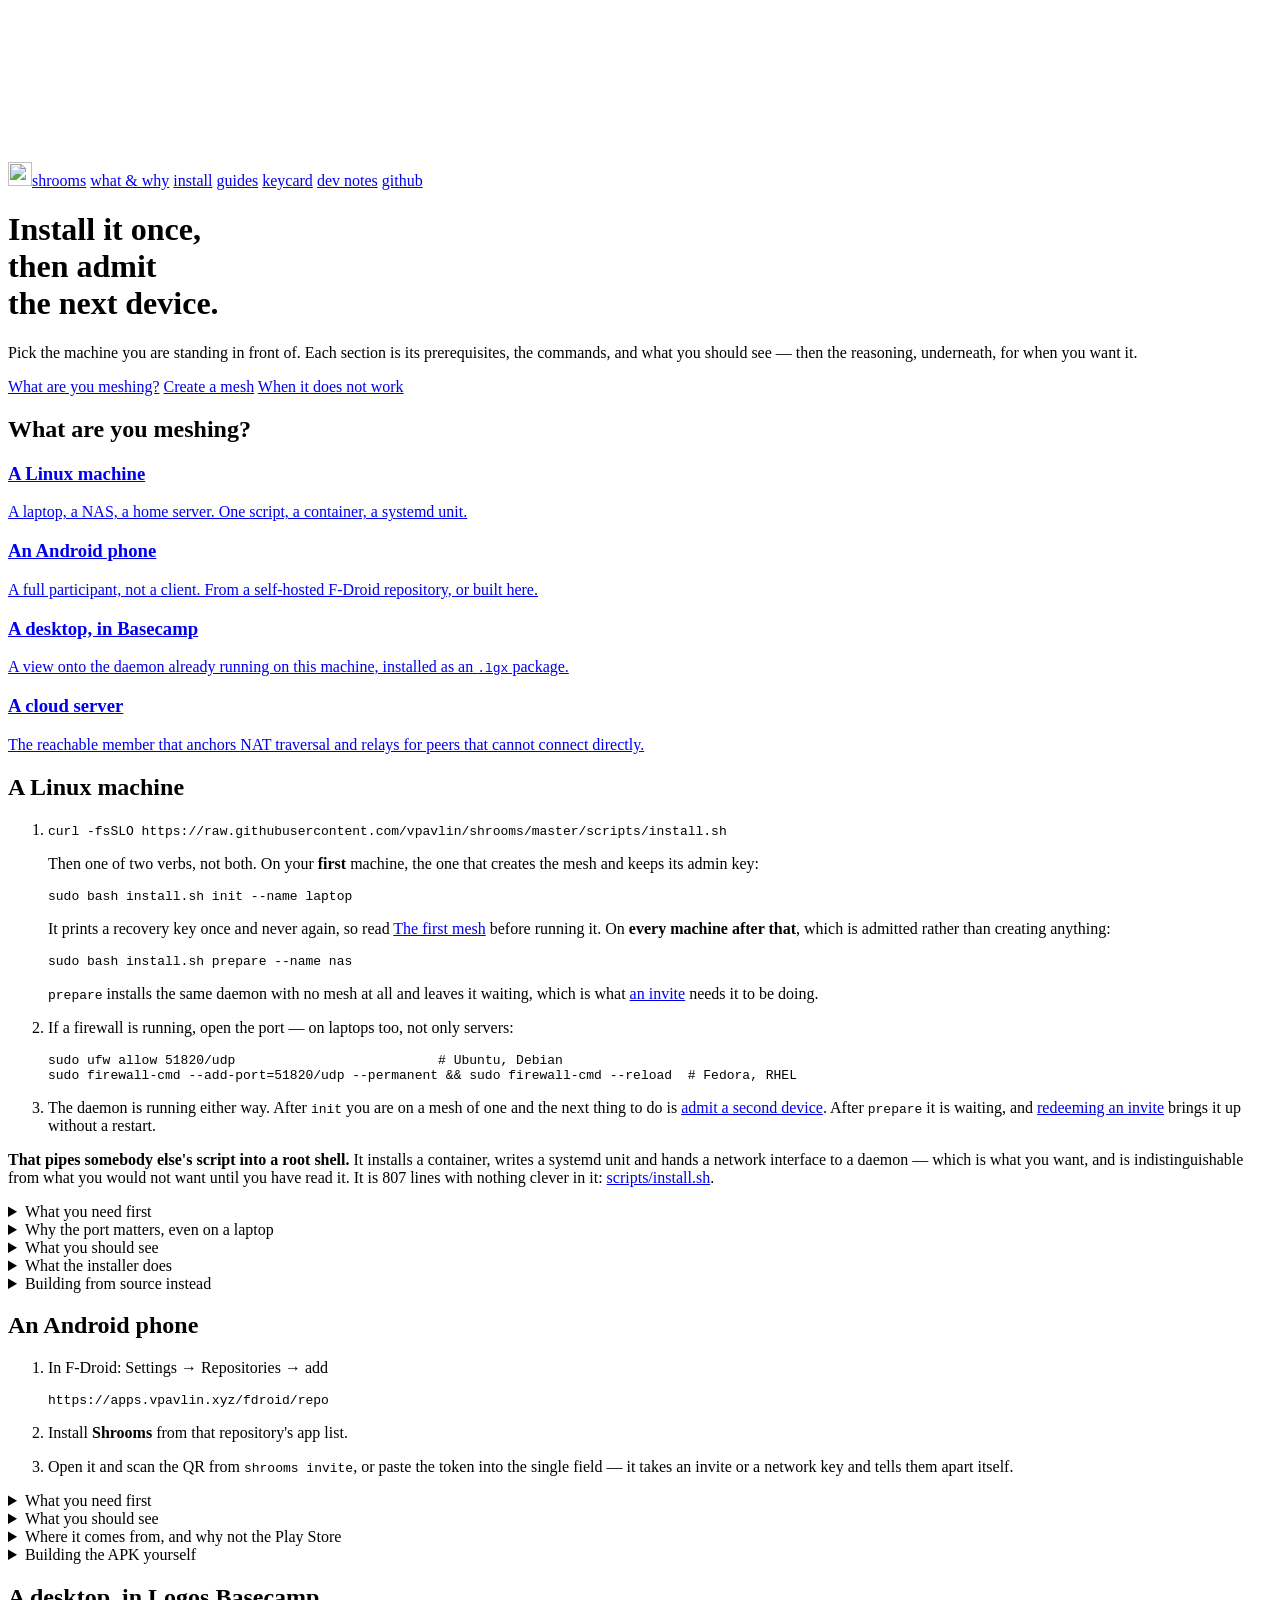
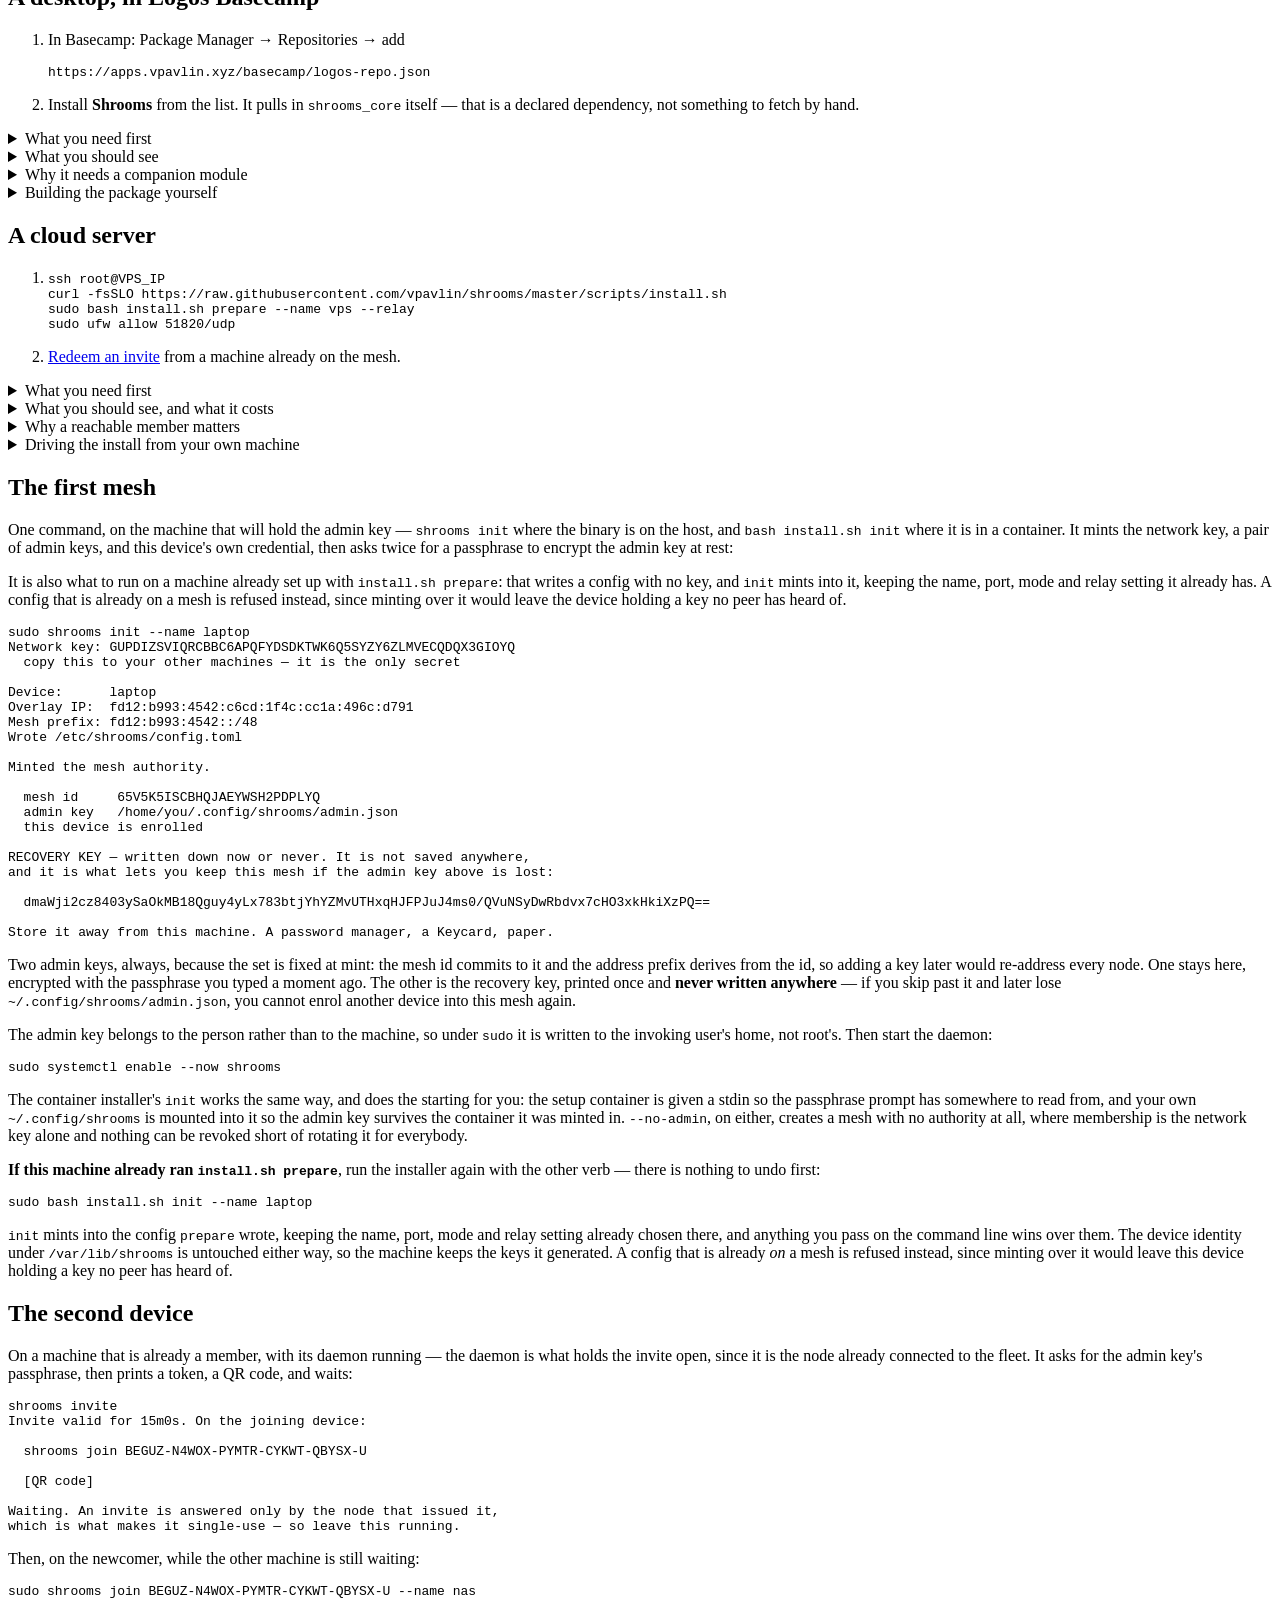
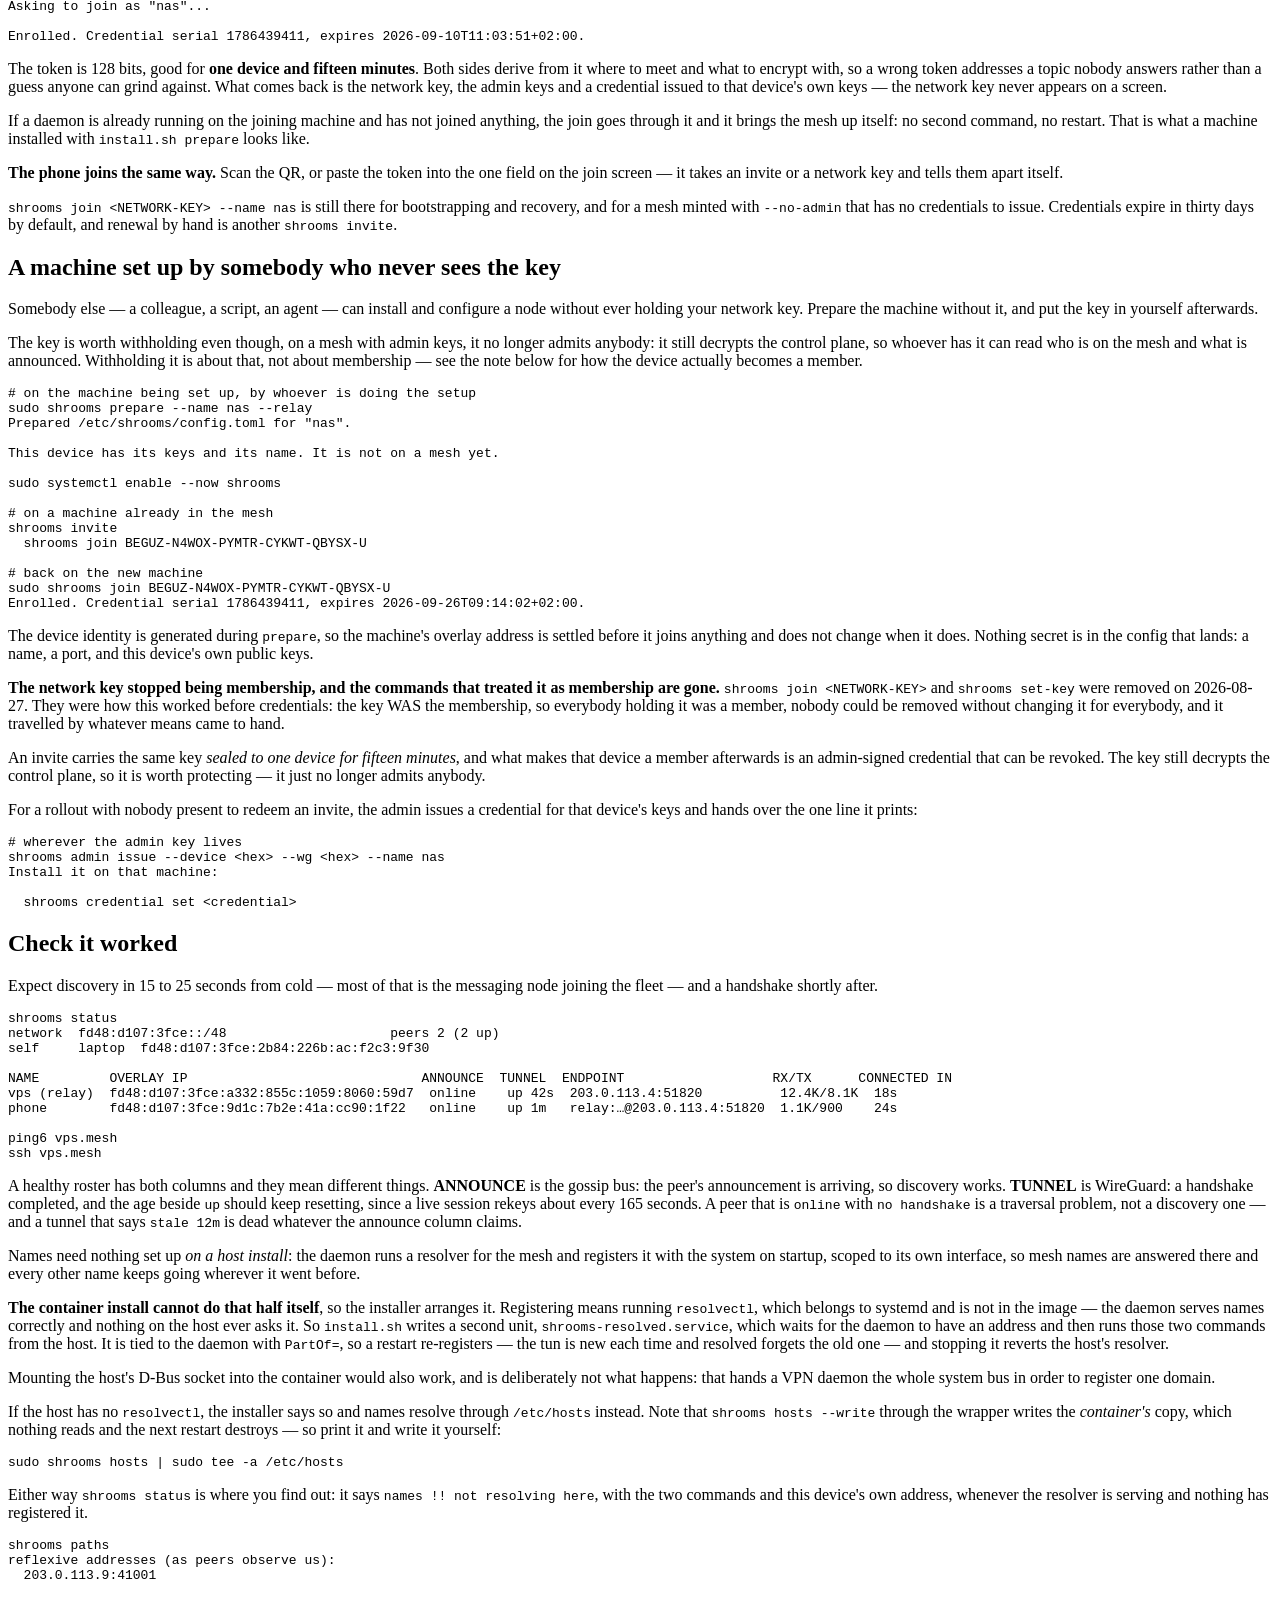
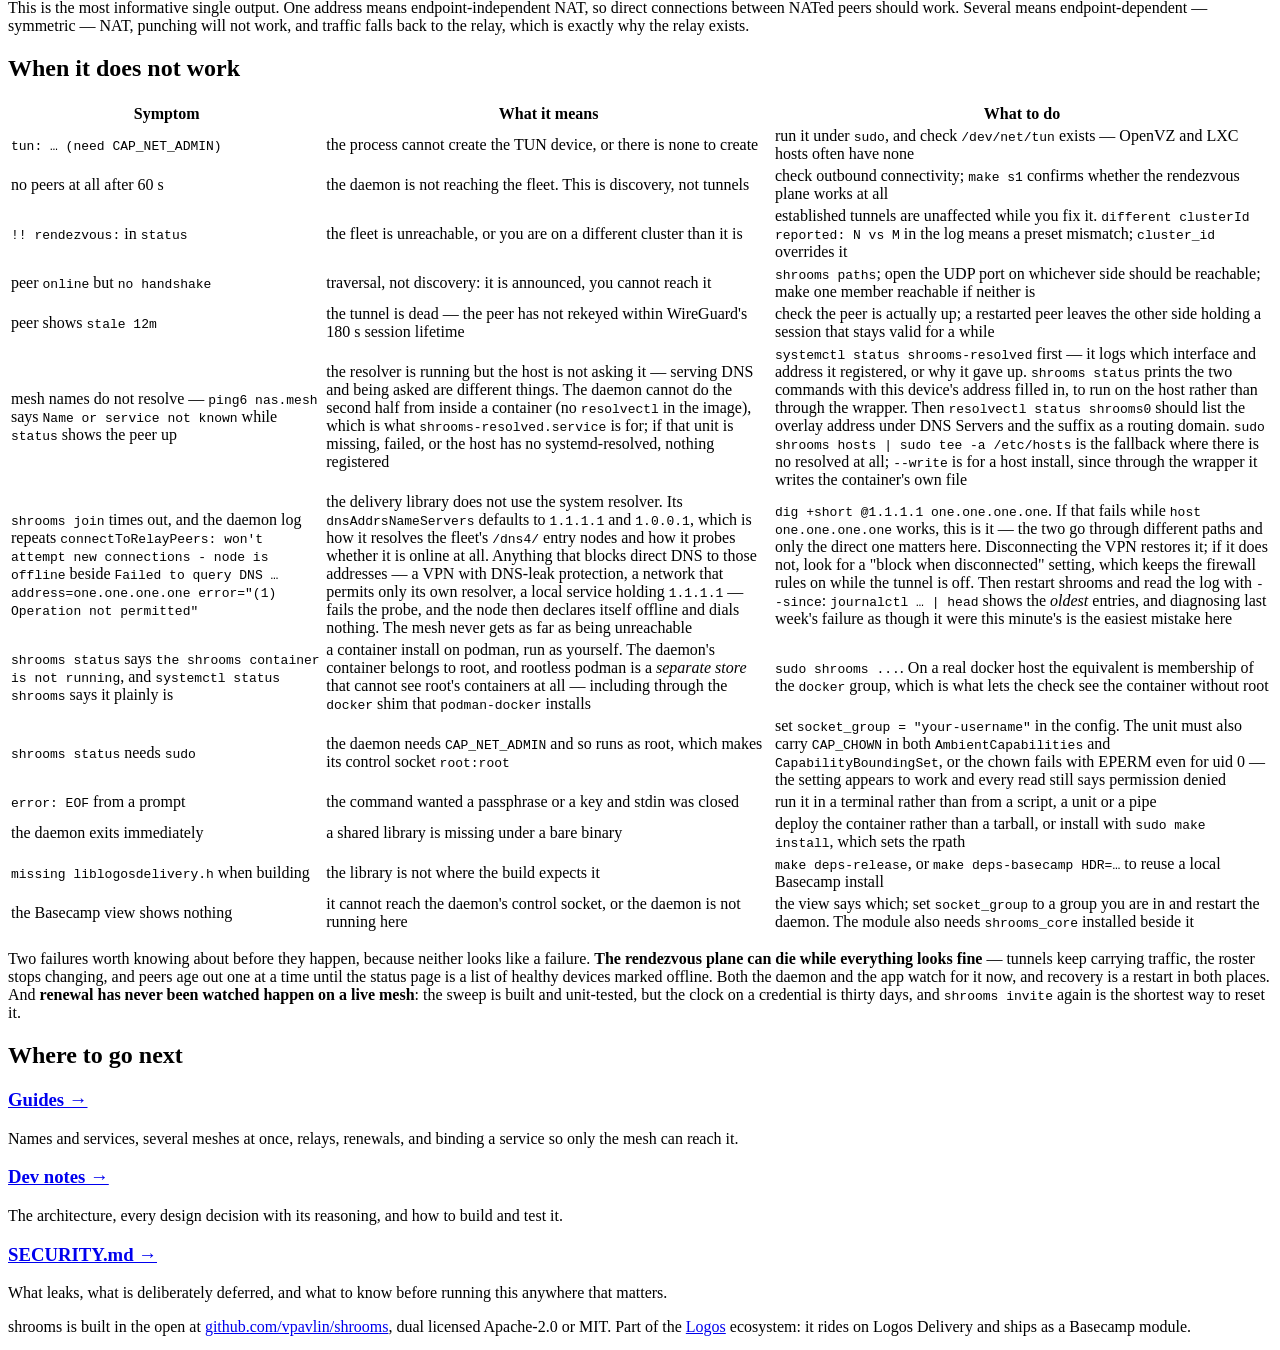
==== site/install.html @ 6877fc97 "site: the line count of install.sh, which moved again Co-Authored-By: Claude Opus 5 <noreply@anthrop" ====
<!doctype html>
<html lang="en">
<head>
<meta charset="utf-8">
<meta name="viewport" content="width=device-width, initial-scale=1">
<title>shrooms — install</title>
<meta name="description" content="Installing shrooms: a Linux node from a container, the Android app, or the Basecamp module — then creating a mesh, admitting a second device, and checking it worked.">
<link rel="icon" href="favicon.svg" type="image/svg+xml">
<link rel="stylesheet" href="style.css">
<meta property="og:title" content="shrooms — install">
<meta property="og:description" content="A Linux node from a container, an Android app, a Basecamp module. Then one command to create a mesh and two to admit the next device.">
<meta name="theme-color" content="#07090b">
</head>
<body>
<div class="aurora" aria-hidden="true"><i></i><i></i><i></i></div>
<div class="lattice" aria-hidden="true"></div>
<canvas id="field"></canvas>
<div class="grain" aria-hidden="true"></div>

<div class="page">
<nav>
    <a class="mark" href="index.html"><img class="nav-logo" src="logo.svg" alt="" width="24" height="24">shrooms</a>
    <a href="index.html">what &amp; why</a>
    <a href="install.html" class="here">install</a>
    <a href="guides.html">guides</a>
    <a href="keycard.html">keycard</a>
    <a href="dev.html">dev notes</a>
    <span class="spacer"></span>
    <a href="https://github.com/vpavlin/shrooms">github</a>
</nav>

<header class="hero">
    <h1>Install it once,<br>then admit<br>the next device.</h1>
    <p class="lede">
        Pick the machine you are standing in front of. Each section is its
        prerequisites, the commands, and what you should see — then the
        reasoning, underneath, for when you want it.
    </p>
    <div class="cta">
        <a class="primary" href="#where">What are you meshing?</a>
        <a href="#first">Create a mesh</a>
        <a href="#trouble">When it does not work</a>
    </div>
</header>

<h2 id="where">What are you meshing?</h2>

<div class="grid">
    <a class="card t1" href="#linux">
        <h3>A Linux machine</h3>
        <p>A laptop, a NAS, a home server. One script, a container, a systemd
        unit.</p>
    </a>
    <a class="card t2" href="#android">
        <h3>An Android phone</h3>
        <p>A full participant, not a client. From a self-hosted F-Droid
        repository, or built here.</p>
    </a>
    <a class="card t3" href="#desktop">
        <h3>A desktop, in Basecamp</h3>
        <p>A view onto the daemon already running on this machine, installed as
        an <code>.lgx</code> package.</p>
    </a>
    <a class="card t4" href="#cloud">
        <h3>A cloud server</h3>
        <p>The reachable member that anchors NAT traversal and relays for peers
        that cannot connect directly.</p>
    </a>
</div>

<h2 id="linux">A Linux machine</h2>

<ol class="steps">
<li>
<pre><code><span class="cmd">curl -fsSLO https://raw.githubusercontent.com/vpavlin/shrooms/master/scripts/install.sh</span></code></pre>
<p>
    Then one of two verbs, not both. On your <strong>first</strong> machine,
    the one that creates the mesh and keeps its admin key:
</p>
<pre><code><span class="cmd">sudo bash install.sh init --name laptop</span></code></pre>
<p>
    It prints a recovery key once and never again, so read
    <a href="#first">The first mesh</a> before running it. On
    <strong>every machine after that</strong>, which is admitted rather than
    creating anything:
</p>
<pre><code><span class="cmd">sudo bash install.sh prepare --name nas</span></code></pre>
<p>
    <code>prepare</code> installs the same daemon with no mesh at all and
    leaves it waiting, which is what <a href="#second">an invite</a> needs it
    to be doing.
</p>
</li>
<li>
<p>If a firewall is running, open the port — on laptops too, not only servers:</p>
<pre><code><span class="cmd">sudo ufw allow 51820/udp</span>                          <span class="c"># Ubuntu, Debian</span>
<span class="cmd">sudo firewall-cmd --add-port=51820/udp --permanent &amp;&amp; sudo firewall-cmd --reload</span>  <span class="c"># Fedora, RHEL</span></code></pre>
</li>
<li>
<p>
    The daemon is running either way. After <code>init</code> you are on a mesh
    of one and the next thing to do is
    <a href="#second">admit a second device</a>. After <code>prepare</code> it
    is waiting, and <a href="#second">redeeming an invite</a> brings it up
    without a restart.
</p>
</li>
</ol>

<div class="warn">
    <p>
        <strong>That pipes somebody else's script into a root shell.</strong>
        It installs a container, writes a systemd unit and hands a network
        interface to a daemon — which is what you want, and is
        indistinguishable from what you would not want until you have read it.
        It is 807 lines with nothing clever in it:
        <a href="https://github.com/vpavlin/shrooms/blob/master/scripts/install.sh">scripts/install.sh</a>.
    </p>
</div>

<details>
<summary>What you need first</summary>
<ul>
    <li><code>docker</code> or <code>podman</code>, and systemd</li>
    <li><code>/dev/net/tun</code> present</li>
    <li>root on the machine</li>
</ul>
</details>

<details>
<summary>Why the port matters, even on a laptop</summary>
<p>
    Two peers need at least one of them reachable. A laptop with a default-deny
    firewall cannot be reached by a phone on the same wifi, so both ends
    announce perfectly good addresses, see each other as online, and fail every
    handshake — which looks like almost anything except a closed port.
</p>
<p>
    The installer prints the right command for whichever firewall it finds
    running, and says nothing when none is.
</p>
</details>

<details>
<summary>What you should see</summary>
<p>After <code>prepare</code>:</p>
<pre><code>==&gt; checking this machine
==&gt; fetching ghcr.io/vpavlin/shrooms:latest
==&gt; generating config (prepare)
==&gt; installing the service

<span class="p">Installed and running, waiting for a mesh.</span>

On a machine already on one:
  shrooms invite

and back here:
  sudo shrooms join &lt;TOKEN&gt; --name nas</code></pre>
<p>
    After <code>init</code> the same three lines, and then the mesh itself —
    network key, admin key, and the recovery key printed once. That output is
    in <a href="#first">The first mesh</a>.
</p>
</details>

<details>
<summary>What the installer does</summary>

<p>
    Three verbs. <code>init</code> creates a mesh, <code>join &lt;NETWORK-KEY&gt;</code>
    joins one you have the key for, and <code>prepare</code> installs and starts
    the daemon with no mesh at all. <code>prepare</code> is the one to pair with
    invites — a daemon without a mesh still holds its control socket and waits
    to be told which network it is on, which is exactly what
    <code>shrooms join</code> needs it to be doing.
</p>

<p>
    Everything after the verb is handed to <code>shrooms</code> unchanged —
    <code>--name</code>, <code>--relay</code>, <code>--advertise</code>,
    <code>--port</code> — so the script cannot drift out of date with the flags
    the binary supports. The device name defaults to this machine's hostname.
</p>

<p>
    Nothing is built on the box. The container carries the binary and
    liblogosdelivery, which needs glibc 2.38 and exists only where Logos
    Basecamp is installed, so shipping an image rather than a tarball is what
    makes a Debian 12 machine work at all. It runs with host networking on
    purpose: behind docker's bridge the address peers observe would be the
    gateway's and the source port would be rewritten, so traversal would be
    fighting a layer of NAT that does not exist in reality.
</p>

<p>
    It touches <code>/etc/shrooms/</code> (config), <code>/var/lib/shrooms/</code>
    (device identity), <code>/run/shrooms/</code> (control socket), a
    <code>shrooms</code> systemd unit and container, a
    <code>shrooms-resolved</code> unit that registers mesh names with the host's
    resolver, and
    <code>/usr/local/bin/shrooms</code> — a wrapper so <code>shrooms status</code>
    works on the host without anyone remembering the docker incantation. It runs
    <code>docker exec -i</code>, with a stdin, so the commands that prompt work
    through it. Under <code>sudo</code> on a podman host: the daemon's container
    is root's, and a rootless podman cannot see it.
</p>

<p>
    With one exception, which is the whole reason the wrapper is more than one
    line. The commands that touch the mesh authority —
    <code>init</code>, <code>invite</code>, <code>admin</code>,
    <code>keycard</code> — read and write <code>~/.config/shrooms</code>, and the
    daemon container has no such directory: its unit mounts the config, the state
    and the socket, and nothing of yours. So those run in a <em>sibling</em>
    container with your admin directory mounted, rather than inside the daemon's.
    The daemon is deliberately left without it: it verifies credentials and never
    signs one, and a process that cannot read a key cannot leak it
    (<a href="adr/025-control-from-a-desktop-app.html">ADR-025</a>).
</p>

<p>
    Re-running is safe: an existing config and identity are left alone unless
    you pass <code>--force</code>. Losing the identity would mean a new overlay
    address and looking like a different device to every peer, so it is never
    destroyed by accident. On a SELinux host the bind mounts are relabelled
    shared, without which the daemon cannot bind its control socket and systemd
    restarts it forever.
</p>

<p>
    Read <a href="https://github.com/vpavlin/shrooms/blob/master/scripts/install.sh">the script</a>
    before running it as root, as you should with anything fetched this way.
</p>

</details>
<details>
<summary>Building from source instead</summary>

<p>
    Worth it when you want the binary on the host rather than in a container —
    and it is what <code>scripts/deploy.sh</code> needs on the machine you drive
    a remote install from.
</p>

<pre><code><span class="cmd">git clone https://github.com/vpavlin/shrooms &amp;&amp; cd shrooms</span>
<span class="cmd">make deps-release       <span class="c"># prebuilt liblogosdelivery; there is no distribution of it</span></span>
<span class="cmd">make shrooms</span>
<span class="cmd">sudo make install       <span class="c"># binary, libraries, systemd unit, bash completion</span></span></code></pre>

<p>
    <code>make install</code> relinks the binary with an rpath pointing at
    <code>/usr/local/lib/shrooms</code>, so it keeps working after you delete
    the checkout. It needs Go 1.23+ with cgo and a C toolchain to build, and
    glibc 2.38 or newer to run — Debian 12 has 2.36 and will not do, which is
    the case the container exists for. <code>make deps</code> builds the library
    from source and currently fails on an upstream compile error;
    <code>make deps-release</code> downloads a repackaged copy instead, which is
    the one you want.
</p>

</details>
<h2 id="android">An Android phone</h2>

<ol class="steps">
<li>
<p>In F-Droid: Settings → Repositories → add</p>
<pre><code>https://apps.vpavlin.xyz/fdroid/repo</code></pre>
</li>
<li><p>Install <strong>Shrooms</strong> from that repository's app list.</p></li>
<li>
<p>
    Open it and scan the QR from <code>shrooms invite</code>, or paste the
    token into the single field — it takes an invite or a network key and tells
    them apart itself.
</p>
</li>
</ol>

<details>
<summary>What you need first</summary>
<ul>
    <li>an Android 8 or newer phone, arm64</li>
    <li>an F-Droid client installed</li>
    <li>an invite from a machine already on the mesh, or its network key</li>
</ul>
</details>

<details>
<summary>What you should see</summary>
<p>
    The app on the launcher, opening on a single join screen with one field.
    After joining, the roster fills with the same peers the daemon reports, and
    Android's VPN key appears in the status bar.
</p>
</details>

<details>
<summary>Where it comes from, and why not the Play Store</summary>

<p>
    That F-Droid repository is <strong>self-hosted</strong>. There is no Google
    Play listing and there is not going to be one — the repository is the
    author's own, published alongside the other Logos modules on the same host,
    and adding it is a decision you are making about who you take software from.
</p>

<p>
    <strong>arm64 only.</strong> There is no x86_64 build of the delivery
    library, so an emulator has no node and the app is a phone-shaped thing to
    test on a phone.
</p>

<p>
    The app is a Compose UI and a <code>VpnService</code> around the same Go core
    as the daemon — nothing in <code>internal/</code> is reimplemented. It joins
    several meshes at once and roams between wifi and mobile data without you
    touching it: direct on wifi, relayed on a carrier's CGNAT, and the transition
    survives in both directions.
    <a href="https://github.com/vpavlin/shrooms/blob/master/ANDROID.md">ANDROID.md</a>
    is the build in detail, and
    <a href="https://github.com/vpavlin/shrooms/blob/master/docs/adr/016-android-reuses-the-go-core.md">ADR-016</a>
    is why it reuses the core rather than reimplementing it.
</p>

</details>
<details>
<summary>Building the APK yourself</summary>

<pre><code><span class="cmd">make apk                       <span class="c"># android/shrooms.apk, debug-signed</span></span>
<span class="cmd">adb install -r android/shrooms.apk</span>

<span class="cmd">make fdroid                    <span class="c"># build unsigned, sign on the repo host, publish</span></span></code></pre>

<p>
    <code>make apk</code> needs the Android SDK and an NDK; it builds the
    <code>.aar</code> in a container first, because gomobile wants a JDK and a
    newer Go than the core deliberately does. <code>make fdroid</code> is the
    publishing half and only useful if you run a repository of your own: the
    signing key lives on that host and never leaves it, so the APK is built here
    unsigned and signed there.
</p>

</details>
<h2 id="desktop">A desktop, in Logos Basecamp</h2>

<ol class="steps">
<li>
<p>In Basecamp: Package Manager → Repositories → add</p>
<pre><code>https://apps.vpavlin.xyz/basecamp/logos-repo.json</code></pre>
</li>
<li>
<p>
    Install <strong>Shrooms</strong> from the list. It pulls in
    <code>shrooms_core</code> itself — that is a declared dependency, not
    something to fetch by hand.
</p>
</li>
</ol>

<details>
<summary>What you need first</summary>
<ul>
    <li>Logos Basecamp installed</li>
    <li>a shrooms daemon already running on this same machine</li>
    <li><code>socket_group</code> set in <code>/etc/shrooms/config.toml</code> to
    a group you are in</li>
</ul>
</details>

<details>
<summary>What you should see</summary>
<p>
    Shrooms in Basecamp's app list, and opening it shows the same roster
    <code>shrooms status</code> prints in a terminal: peers, whether each is
    direct or relayed, throughput, and how long each took to connect. If the
    socket group is not set it says so, rather than showing an empty mesh.
</p>
<p>
    It also <em>changes</em> things, which is the part that removes the
    terminal: this device's name, whether it runs the rendezvous plane as edge
    or core, what it publishes and whether those names and its bound ports are
    announced, whether it relays for a mesh, whether the router is asked for a
    way in, which meshes run, joining one with an invite token and leaving one
    — and restarting the daemon, which is what applies the settings that need
    it. Beside that: every device's services as addresses you can click, when
    each credential expires, and the daemon's own log, because Basecamp cannot
    read the journal.
</p>
</details>

<details>
<summary>Why it needs a companion module</summary>
                <p>
                    Two packages, versioned separately:
                    <code>shrooms</code> is the view and <code>shrooms_core</code>
                    is the part that talks to the daemon. The view declares the
                    dependency, so installing from the repository brings both.
                    Fetching files by hand means fetching both, or you get an
                    interface whose buttons do nothing.
                </p>

<p>
    The view reads the daemon through <code>shrooms_core</code>, a companion
    module installed alongside it. That indirection is not ceremony. A
    <code>ui_qml</code> app runs inside a sandbox where a deny-all network
    manager blocks every outgoing request and <code>XMLHttpRequest</code> refuses
    local files, so neither a status file nor a port is reachable from the view,
    whatever their permissions. A Logos module runs in its own process and is not
    sandboxed, which is the route Basecamp prescribes: it does one request over
    the daemon's control socket and hands back the JSON.
</p>

<p>
    <strong>The socket group is a real grant, like <code>docker</code>'s.</strong>
    Anyone in it can read your mesh's control plane and change this device's
    behaviour. Name a group you would trust with that — on a personal machine,
    your own login — and leave it unset on a shared one. The socket is
    <code>0660</code> and the daemon runs as root for <code>CAP_NET_ADMIN</code>,
    which is what makes the group half of that mean anything.
</p>

<p>
    It can change what this device decides for itself: its name, relay or light
    node, published services, which meshes run, and leaving one. What it
    <strong>cannot do is admit anybody</strong>, and that is the line the design
    draws. Membership is a credential signed by an admin key the daemon has
    never held — a passphrase-protected file in your home directory — so nothing
    reachable through that socket can make a device a member or remove one.
    Admission stays with <code>shrooms invite</code> and a passphrase prompt,
    which is where the friction belongs.
    <a href="adr/025-control-from-a-desktop-app.html">ADR-025</a> is the whole
    argument.
</p>

<div class="note">
    <p>
        <strong>This is why the repository is the way in.</strong> An
        <code>.lgx</code> on its own is a package, not a repository: it has no
        update mechanism, nothing checks for a newer version, and nothing
        notifies you. A file installed by hand is the version you have until you
        remember to go and look.
    </p>
    <p>
        Installing from
        <code>apps.vpavlin.xyz/basecamp/logos-repo.json</code> gives Basecamp
        something to check, and resolves <code>shrooms_core</code> for you.
        Fetching the files directly still works and is what
        <a href="#desktop">Building the package yourself</a> produces.
    </p>
</div>

</details>
<details>
<summary>Building the package yourself</summary>

<pre><code><span class="cmd">make basecamp-check     <span class="c"># load the real view offscreen against a fixture</span></span>
<span class="cmd">make basecamp-lgx       <span class="c"># build the installable package</span></span>
<span class="cmd">make basecamp-publish   <span class="c"># cut a GitHub release carrying it</span></span></code></pre>

<p>
    <code>basecamp-lgx</code> builds the portable variant through nix, because
    the plain one can reference paths in the nix store of the machine that built
    it — fine for a dev loop and useless as a download. CI builds it on every
    push and uploads it as an artifact. <code>basecamp-publish</code> uploads two
    assets to a release: a versioned name so an install can be pinned, and the
    stable one linked above.
</p>

</details>
<h2 id="cloud">A cloud server</h2>

<ol class="steps">
<li>
<pre><code><span class="cmd">ssh root@VPS_IP</span>
<span class="cmd">curl -fsSLO https://raw.githubusercontent.com/vpavlin/shrooms/master/scripts/install.sh</span>
<span class="cmd">sudo bash install.sh prepare --name vps --relay</span>
<span class="cmd">sudo ufw allow 51820/udp</span></code></pre>
</li>
<li><p><a href="#second">Redeem an invite</a> from a machine already on the mesh.</p></li>
</ol>

<details>
<summary>What you need first</summary>
<ul>
    <li>a KVM VPS — OpenVZ and LXC hosts often have no <code>/dev/net/tun</code>,
    and it is worth checking before you pay</li>
    <li><code>docker</code> or <code>podman</code>, and root</li>
    <li>one inbound UDP port, 51820 by default</li>
</ul>
</details>

<details>
<summary>What you should see, and what it costs</summary>
<pre><code><span class="p">Installed and running, waiting for a mesh.</span>

A firewall is running here. Peers reach this node on UDP 51820, so open it:
  sudo ufw allow 51820/udp</code></pre>
<p>
    Then <a href="#second">redeem an invite</a> from a machine already on the
    mesh. Resource use is negligible — a measured node acting as a relay sits at
    about 20 MiB RSS and one to two per cent of one core — so what matters on a
    VPS is bandwidth allowance and latency, since relayed traffic takes a detour
    through it.
</p>
</details>

<details>
<summary>Why a reachable member matters</summary>

<p>
    A node behind NAT learns its own public address by <em>reflection</em>: a
    peer's reply echoes the address that peer observed. That needs a peer
    outside your NAT. On a mesh whose members are all behind one router, no node
    can learn its public address at all, every candidate it announces is a LAN
    address, and the mesh works from the sofa and not from the street. One
    reachable member is the anchor that fixes this — and, being reachable, it is
    also what can relay for two peers that cannot reach each other directly.
</p>

<p>
    <strong>You probably do not need a VPS.</strong> Any node with a reachable
    address can relay: set <code>relay = "true"</code> in its config and restart
    it. Nothing else needs configuring — the relay advertises itself in its
    ordinary announce and every other node picks it up, so there are no relay
    addresses to distribute and its IP can change freely. An office box with a
    port forward or a home server on a static address covers every pair that
    cannot connect directly.
</p>

<p>
    A node will also <strong>ask the router for a way in</strong> — PCP first,
    then NAT-PMP, both on the gateway's UDP 5351. That is on by default
    (<code>port_mapping</code>), and a laptop behind a domestic NAT has been
    granted a mapping, announced it, and been dialled directly by a phone on
    mobile data, on a mesh with no publicly reachable member at all. Whether
    your router answers is between you and your router; when it does not,
    nothing is worse than before.
</p>

<p>
    Two things it does not fix. Carrier-grade NAT can be neither punched nor
    mapped, so a phone on mobile data needs a relay somewhere in the mesh. And
    punching between two NATed peers is still unproven — a reachable member is
    what makes the awkward cases work today.
    <a href="adr/012-relay-hosting.html">ADR-012</a> covers who should host one.
</p>

</details>
<details>
<summary>Driving the install from your own machine</summary>

<p>
    <code>scripts/deploy.sh</code> is the alternative when you have the
    repository checked out and would rather not type on the remote at all. It
    wants docker on the far side rather than podman, and a built
    <code>./bin/shrooms</code> here.
</p>

<pre><code><span class="cmd">./scripts/deploy.sh root@VPS_IP --relay --name vps --key &lt;NETWORK-KEY&gt;</span>
<span class="cmd">./scripts/deploy.sh root@VPS_IP --init --relay --name vps   <span class="c"># or create the mesh</span></span></code></pre>

<p>
    With <code>--init</code> the config is generated <em>locally</em>, by your
    own binary, and only then copied over — which is why the passphrase prompt
    works and why the admin key stays on your machine rather than on the VPS.
    The config travels over ssh stdin and lands with <code>install -m600</code>,
    so the network key is never readable at a predictable path in the remote's
    <code>/tmp</code>. The remote generates its own device identity, so no
    private key crosses the wire. It refuses to overwrite an existing config
    without <code>--force</code>, pulls the published image on the remote by
    default, and builds from your working tree when you set
    <code>BUILD_IMAGE=1</code>.
</p>

</details>
<h2 id="first">The first mesh</h2>

<p>
    One command, on the machine that will hold the admin key —
    <code>shrooms init</code> where the binary is on the host, and
    <code>bash install.sh init</code> where it is in a container. It mints the
    network key, a pair of admin keys, and this device's own credential, then
    asks twice for a passphrase to encrypt the admin key at rest:
</p>

<p>
    It is also what to run on a machine already set up with
    <code>install.sh prepare</code>: that writes a config with no key, and
    <code>init</code> mints into it, keeping the name, port, mode and relay
    setting it already has. A config that is already on a mesh is refused
    instead, since minting over it would leave the device holding a key no peer
    has heard of.
</p>

<pre><code><span class="cmd">sudo shrooms init --name laptop</span>
<span class="p">Network key: GUPDIZSVIQRCBBC6APQFYDSDKTWK6Q5SYZY6ZLMVECQDQX3GIOYQ</span>
  copy this to your other machines — it is the only secret

Device:      laptop
Overlay IP:  fd12:b993:4542:c6cd:1f4c:cc1a:496c:d791
Mesh prefix: fd12:b993:4542::/48
Wrote /etc/shrooms/config.toml

Minted the mesh authority.

  mesh id     65V5K5ISCBHQJAEYWSH2PDPLYQ
  admin key   /home/you/.config/shrooms/admin.json
  this device is enrolled

<span class="a">RECOVERY KEY — written down now or never.</span> It is not saved anywhere,
and it is what lets you keep this mesh if the admin key above is lost:

  dmaWji2cz8403ySaOkMB18Qguy4yLx783btjYhYZMvUTHxqHJFPJuJ4ms0/QVuNSyDwRbdvx7cHO3xkHkiXzPQ==

Store it away from this machine. A password manager, a Keycard, paper.</code></pre>

<p>
    Two admin keys, always, because the set is fixed at mint: the mesh id
    commits to it and the address prefix derives from the id, so adding a key
    later would re-address every node. One stays here, encrypted with the
    passphrase you typed a moment ago. The other is the recovery key, printed once and
    <strong>never written anywhere</strong> — if you skip past it and later lose
    <code>~/.config/shrooms/admin.json</code>, you cannot enrol another device
    into this mesh again.
</p>

<p>
    The admin key belongs to the person rather than to the machine, so under
    <code>sudo</code> it is written to the invoking user's home, not root's.
    Then start the daemon:
</p>

<pre><code><span class="cmd">sudo systemctl enable --now shrooms</span></code></pre>

<p>
    The container installer's <code>init</code> works the same way, and does the
    starting for you: the setup container is given a stdin so the passphrase
    prompt has somewhere to read from, and your own
    <code>~/.config/shrooms</code> is mounted into it so the admin key survives
    the container it was minted in. <code>--no-admin</code>, on either, creates
    a mesh with no authority at all, where membership is the network key alone
    and nothing can be revoked short of rotating it for everybody.
</p>

<div class="note">
    <p>
        <strong>If this machine already ran <code>install.sh prepare</code></strong>,
        run the installer again with the other verb — there is nothing to undo
        first:
    </p>
    <pre><code><span class="cmd">sudo bash install.sh init --name laptop</span></code></pre>
    <p>
        <code>init</code> mints into the config <code>prepare</code> wrote,
        keeping the name, port, mode and relay setting already chosen there, and
        anything you pass on the command line wins over them. The device
        identity under <code>/var/lib/shrooms</code> is untouched either way, so
        the machine keeps the keys it generated. A config that is already
        <em>on</em> a mesh is refused instead, since minting over it would leave
        this device holding a key no peer has heard of.
    </p>
</div>

<h2 id="second">The second device</h2>

<p>
    On a machine that is already a member, with its daemon running — the daemon
    is what holds the invite open, since it is the node already connected to the
    fleet. It asks for the admin key's passphrase, then prints a token, a QR
    code, and waits:
</p>

<pre><code><span class="cmd">shrooms invite</span>
Invite valid for 15m0s. On the joining device:

  <span class="p">shrooms join BEGUZ-N4WOX-PYMTR-CYKWT-QBYSX-U</span>

  [QR code]

Waiting. An invite is answered only by the node that issued it,
which is what makes it single-use — so leave this running.</code></pre>

<p>
    Then, on the newcomer, while the other machine is still waiting:
</p>

<pre><code><span class="cmd">sudo shrooms join BEGUZ-N4WOX-PYMTR-CYKWT-QBYSX-U --name nas</span>
Asking to join as "nas"...

<span class="p">Enrolled. Credential serial 1786439411, expires 2026-09-10T11:03:51+02:00.</span></code></pre>

<p>
    The token is 128 bits, good for <strong>one device and fifteen
    minutes</strong>. Both sides derive from it where to meet and what to
    encrypt with, so a wrong token addresses a topic nobody answers rather than
    a guess anyone can grind against. What comes back is the network key, the
    admin keys and a credential issued to that device's own keys — the network
    key never appears on a screen.
</p>

<p>
    If a daemon is already running on the joining machine and has not joined
    anything, the join goes through it and it brings the mesh up itself: no
    second command, no restart. That is what a machine installed with
    <code>install.sh prepare</code> looks like.
</p>

<p>
    <strong>The phone joins the same way.</strong> Scan the QR, or paste the
    token into the one field on the join screen — it takes an invite or a
    network key and tells them apart itself.
</p>

<p>
    <code>shrooms join &lt;NETWORK-KEY&gt; --name nas</code> is still there for
    bootstrapping and recovery, and for a mesh minted with
    <code>--no-admin</code> that has no credentials to issue. Credentials expire
    in thirty days by default, and renewal by hand is another
    <code>shrooms invite</code>.
</p>

<h2 id="prepared">A machine set up by somebody who never sees the key</h2>

<p>
    Somebody else — a colleague, a script, an agent — can install and configure
    a node without ever holding your network key. Prepare the machine without
    it, and put the key in yourself afterwards.
</p>

<p>
    The key is worth withholding even though, on a mesh with admin keys, it no
    longer admits anybody: it still decrypts the control plane, so whoever has
    it can read who is on the mesh and what is announced. Withholding it is
    about that, not about membership — see the note below for how the device
    actually becomes a member.
</p>

<pre><code><span class="c"># on the machine being set up, by whoever is doing the setup</span>
<span class="cmd">sudo shrooms prepare --name nas --relay</span>
Prepared /etc/shrooms/config.toml for "nas".

This device has its keys and its name. It is not on a mesh yet.

<span class="cmd">sudo systemctl enable --now shrooms</span>

<span class="c"># on a machine already in the mesh</span>
<span class="cmd">shrooms invite</span>
  shrooms join <span class="p">BEGUZ-N4WOX-PYMTR-CYKWT-QBYSX-U</span>

<span class="c"># back on the new machine</span>
<span class="cmd">sudo shrooms join BEGUZ-N4WOX-PYMTR-CYKWT-QBYSX-U</span>
<span class="p">Enrolled.</span> Credential serial 1786439411, expires 2026-09-26T09:14:02+02:00.</code></pre>

<p>
    The device identity is generated during <code>prepare</code>, so the
    machine's overlay address is settled before it joins anything and does not
    change when it does. Nothing secret is in the config that lands: a name, a
    port, and this device's own public keys.
</p>

<div class="note">
    <p><strong>The network key stopped being membership, and the commands that
    treated it as membership are gone.</strong> <code>shrooms join
    &lt;NETWORK-KEY&gt;</code> and <code>shrooms set-key</code> were removed on
    2026-08-27. They were how this worked before credentials: the key WAS the
    membership, so everybody holding it was a member, nobody could be removed
    without changing it for everybody, and it travelled by whatever means came
    to hand.</p>
    <p>An invite carries the same key <em>sealed to one device for fifteen
    minutes</em>, and what makes that device a member afterwards is an
    admin-signed credential that can be revoked. The key still decrypts the
    control plane, so it is worth protecting — it just no longer admits
    anybody.</p>
    <p>For a rollout with nobody present to redeem an invite, the admin issues a
    credential for that device's keys and hands over the one line it prints:</p>
    <pre><code><span class="c"># wherever the admin key lives</span>
<span class="cmd">shrooms admin issue --device &lt;hex&gt; --wg &lt;hex&gt; --name nas</span>
Install it on that machine:

  <span class="p">shrooms credential set &lt;credential&gt;</span></code></pre>
</div>

<h2 id="check">Check it worked</h2>

<p>
    Expect discovery in 15 to 25 seconds from cold — most of that is the
    messaging node joining the fleet — and a handshake shortly after.
</p>

<pre><code><span class="cmd">shrooms status</span>
network  fd48:d107:3fce::/48                     peers 2 (2 up)
self     laptop  fd48:d107:3fce:2b84:226b:ac:f2c3:9f30

NAME         OVERLAY IP                              ANNOUNCE  TUNNEL  ENDPOINT                   RX/TX      CONNECTED IN
<span class="p">vps (relay)</span>  fd48:d107:3fce:a332:855c:1059:8060:59d7  online    up 42s  203.0.113.4:51820          12.4K/8.1K  18s
<span class="p">phone</span>        fd48:d107:3fce:9d1c:7b2e:41a:cc90:1f22   online    up 1m   relay:…@203.0.113.4:51820  1.1K/900    24s

<span class="cmd">ping6 vps.mesh</span>
<span class="cmd">ssh vps.mesh</span></code></pre>

<p>
    A healthy roster has both columns and they mean different things.
    <strong>ANNOUNCE</strong> is the gossip bus: the peer's announcement is
    arriving, so discovery works. <strong>TUNNEL</strong> is WireGuard: a
    handshake completed, and the age beside <code>up</code> should keep resetting,
    since a live session rekeys about every 165 seconds. A peer that is
    <code>online</code> with <code>no handshake</code> is a traversal problem,
    not a discovery one — and a tunnel that says <code>stale 12m</code> is dead
    whatever the announce column claims.
</p>

<p>
    Names need nothing set up <em>on a host install</em>: the daemon runs a
    resolver for the mesh and registers it with the system on startup, scoped to
    its own interface, so mesh names are answered there and every other name
    keeps going wherever it went before.
</p>

<div class="note">
    <p>
        <strong>The container install cannot do that half itself</strong>, so
        the installer arranges it. Registering means running
        <code>resolvectl</code>, which belongs to systemd and is not in the
        image — the daemon serves names correctly and nothing on the host ever
        asks it. So <code>install.sh</code> writes a second unit,
        <code>shrooms-resolved.service</code>, which waits for the daemon to
        have an address and then runs those two commands from the host. It is
        tied to the daemon with <code>PartOf=</code>, so a restart re-registers
        — the tun is new each time and resolved forgets the old one — and
        stopping it reverts the host's resolver.
    </p>
    <p>
        Mounting the host's D-Bus socket into the container would also work, and
        is deliberately not what happens: that hands a VPN daemon the whole
        system bus in order to register one domain.
    </p>
    <p>
        If the host has no <code>resolvectl</code>, the installer says so and
        names resolve through <code>/etc/hosts</code> instead. Note that
        <code>shrooms hosts --write</code> through the wrapper writes the
        <em>container's</em> copy, which nothing reads and the next restart
        destroys — so print it and write it yourself:
    </p>
    <pre><code><span class="cmd">sudo shrooms hosts | sudo tee -a /etc/hosts</span></code></pre>
    <p>
        Either way <code>shrooms status</code> is where you find out: it says
        <code>names !! not resolving here</code>, with the two commands and this
        device's own address, whenever the resolver is serving and nothing has
        registered it.
    </p>
</div>

<pre><code><span class="cmd">shrooms paths</span>
reflexive addresses (as peers observe us):
  203.0.113.9:41001</code></pre>

<p>
    This is the most informative single output. One address means
    endpoint-independent NAT, so direct connections between NATed peers should
    work. Several means endpoint-dependent — symmetric — NAT, punching will not
    work, and traffic falls back to the relay, which is exactly why the relay
    exists.
</p>

<h2 id="trouble">When it does not work</h2>

<table>
<tr><th>Symptom</th><th>What it means</th><th>What to do</th></tr>

<tr>
    <td><code>tun: …&nbsp;(need CAP_NET_ADMIN)</code></td>
    <td>the process cannot create the TUN device, or there is none to create</td>
    <td>run it under <code>sudo</code>, and check <code>/dev/net/tun</code> exists — OpenVZ and LXC hosts often have none</td>
</tr>

<tr>
    <td>no peers at all after 60 s</td>
    <td>the daemon is not reaching the fleet. This is discovery, not tunnels</td>
    <td>check outbound connectivity; <code>make s1</code> confirms whether the rendezvous plane works at all</td>
</tr>

<tr>
    <td><code>!! rendezvous:</code> in <code>status</code></td>
    <td>the fleet is unreachable, or you are on a different cluster than it is</td>
    <td>established tunnels are unaffected while you fix it. <code>different clusterId reported: N vs M</code> in the log means a preset mismatch; <code>cluster_id</code> overrides it</td>
</tr>

<tr>
    <td>peer <code>online</code> but <code>no handshake</code></td>
    <td>traversal, not discovery: it is announced, you cannot reach it</td>
    <td><code>shrooms paths</code>; open the UDP port on whichever side should be reachable; make one member reachable if neither is</td>
</tr>

<tr>
    <td>peer shows <code>stale 12m</code></td>
    <td>the tunnel is dead — the peer has not rekeyed within WireGuard's 180 s session lifetime</td>
    <td>check the peer is actually up; a restarted peer leaves the other side holding a session that stays valid for a while</td>
</tr>

<tr>
    <td>mesh names do not resolve — <code>ping6 nas.mesh</code> says
    <code>Name or service not known</code> while <code>status</code> shows the
    peer up</td>
    <td>the resolver is running but the host is not asking it — serving DNS and
    being asked are different things. The daemon cannot do the second half from
    inside a container (no <code>resolvectl</code> in the image), which is what
    <code>shrooms-resolved.service</code> is for; if that unit is missing,
    failed, or the host has no systemd-resolved, nothing registered</td>
    <td><code>systemctl status shrooms-resolved</code> first — it logs which
    interface and address it registered, or why it gave up.
    <code>shrooms status</code> prints the two commands with this device's
    address filled in, to run on the host rather than through the wrapper. Then
    <code>resolvectl status shrooms0</code> should list the overlay address
    under DNS Servers and the suffix as a routing domain.
    <code>sudo shrooms hosts | sudo tee -a /etc/hosts</code> is the fallback
    where there is no resolved at all; <code>--write</code> is for a host
    install, since through the wrapper it writes the container's own file</td>
</tr>

<tr>
    <td><code>shrooms join</code> times out, and the daemon log repeats
    <code>connectToRelayPeers: won't attempt new connections - node is
    offline</code> beside <code>Failed to query DNS … address=one.one.one.one
    error="(1) Operation not permitted"</code></td>
    <td>the delivery library does not use the system resolver. Its
    <code>dnsAddrsNameServers</code> defaults to <code>1.1.1.1</code> and
    <code>1.0.0.1</code>, which is how it resolves the fleet's
    <code>/dns4/</code> entry nodes and how it probes whether it is online at
    all. Anything that blocks direct DNS to those addresses — a VPN with
    DNS-leak protection, a network that permits only its own resolver, a local
    service holding <code>1.1.1.1</code> — fails the probe, and the node then
    declares itself offline and dials nothing. The mesh never gets as far as
    being unreachable</td>
    <td><code>dig +short @1.1.1.1 one.one.one.one</code>. If that fails while
    <code>host one.one.one.one</code> works, this is it — the two go through
    different paths and only the direct one matters here. Disconnecting the VPN
    restores it; if it does not, look for a "block when disconnected" setting,
    which keeps the firewall rules on while the tunnel is off. Then restart
    shrooms and read the log with <code>--since</code>: <code>journalctl … |
    head</code> shows the <em>oldest</em> entries, and diagnosing last week's
    failure as though it were this minute's is the easiest mistake here</td>
</tr>

<tr>
    <td><code>shrooms status</code> says <code>the shrooms container is not
    running</code>, and <code>systemctl status shrooms</code> says it plainly
    is</td>
    <td>a container install on podman, run as yourself. The daemon's container
    belongs to root, and rootless podman is a <em>separate store</em> that
    cannot see root's containers at all — including through the
    <code>docker</code> shim that <code>podman-docker</code> installs</td>
    <td><code>sudo shrooms ...</code>. On a real docker host the equivalent is
    membership of the <code>docker</code> group, which is what lets the check
    see the container without root</td>
</tr>

<tr>
    <td><code>shrooms status</code> needs <code>sudo</code></td>
    <td>the daemon needs <code>CAP_NET_ADMIN</code> and so runs as root, which makes its control socket <code>root:root</code></td>
    <td>set <code>socket_group = "your-username"</code> in the config. The unit must also carry <code>CAP_CHOWN</code> in both <code>AmbientCapabilities</code> and <code>CapabilityBoundingSet</code>, or the chown fails with EPERM even for uid 0 — the setting appears to work and every read still says permission denied</td>
</tr>

<tr>
    <td><code>error: EOF</code> from a prompt</td>
    <td>the command wanted a passphrase or a key and stdin was closed</td>
    <td>run it in a terminal rather than from a script, a unit or a pipe</td>
</tr>

<tr>
    <td>the daemon exits immediately</td>
    <td>a shared library is missing under a bare binary</td>
    <td>deploy the container rather than a tarball, or install with <code>sudo make install</code>, which sets the rpath</td>
</tr>

<tr>
    <td><code>missing liblogosdelivery.h</code> when building</td>
    <td>the library is not where the build expects it</td>
    <td><code>make deps-release</code>, or <code>make deps-basecamp HDR=…</code> to reuse a local Basecamp install</td>
</tr>

<tr>
    <td>the Basecamp view shows nothing</td>
    <td>it cannot reach the daemon's control socket, or the daemon is not running here</td>
    <td>the view says which; set <code>socket_group</code> to a group you are in and restart the daemon. The module also needs <code>shrooms_core</code> installed beside it</td>
</tr>
</table>

<p>
    Two failures worth knowing about before they happen, because neither looks
    like a failure. <strong>The rendezvous plane can die while everything looks
    fine</strong> — tunnels keep carrying traffic, the roster stops changing, and
    peers age out one at a time until the status page is a list of healthy
    devices marked offline. Both the daemon and the app watch for it now, and
    recovery is a restart in both places. And <strong>renewal has never been
    watched happen on a live mesh</strong>: the sweep is built and unit-tested,
    but the clock on a credential is thirty days, and
    <code>shrooms invite</code> again is the shortest way to reset it.
</p>

<h2 id="next">Where to go next</h2>

<div class="grid">
    <div class="card t1">
        <h3><a href="guides.html">Guides →</a></h3>
        <p>Names and services, several meshes at once, relays, renewals, and
        binding a service so only the mesh can reach it.</p>
    </div>
    <div class="card t2">
        <h3><a href="dev.html">Dev notes →</a></h3>
        <p>The architecture, every design decision with its reasoning, and how
        to build and test it.</p>
    </div>
    <div class="card t3">
        <h3><a href="https://github.com/vpavlin/shrooms/blob/master/SECURITY.md">SECURITY.md →</a></h3>
        <p>What leaks, what is deliberately deferred, and what to know before
        running this anywhere that matters.</p>
    </div>
</div>

<footer>
    <p>
        shrooms is built in the open at
        <a href="https://github.com/vpavlin/shrooms">github.com/vpavlin/shrooms</a>,
        dual licensed Apache-2.0 or MIT.
        Part of the <a href="https://logos.co">Logos</a> ecosystem: it rides on
        Logos Delivery and ships as a Basecamp module.
    </p>
</footer>
</div>

<script src="field.js"></script>
<script src="copy.js"></script>
</body>
</html>
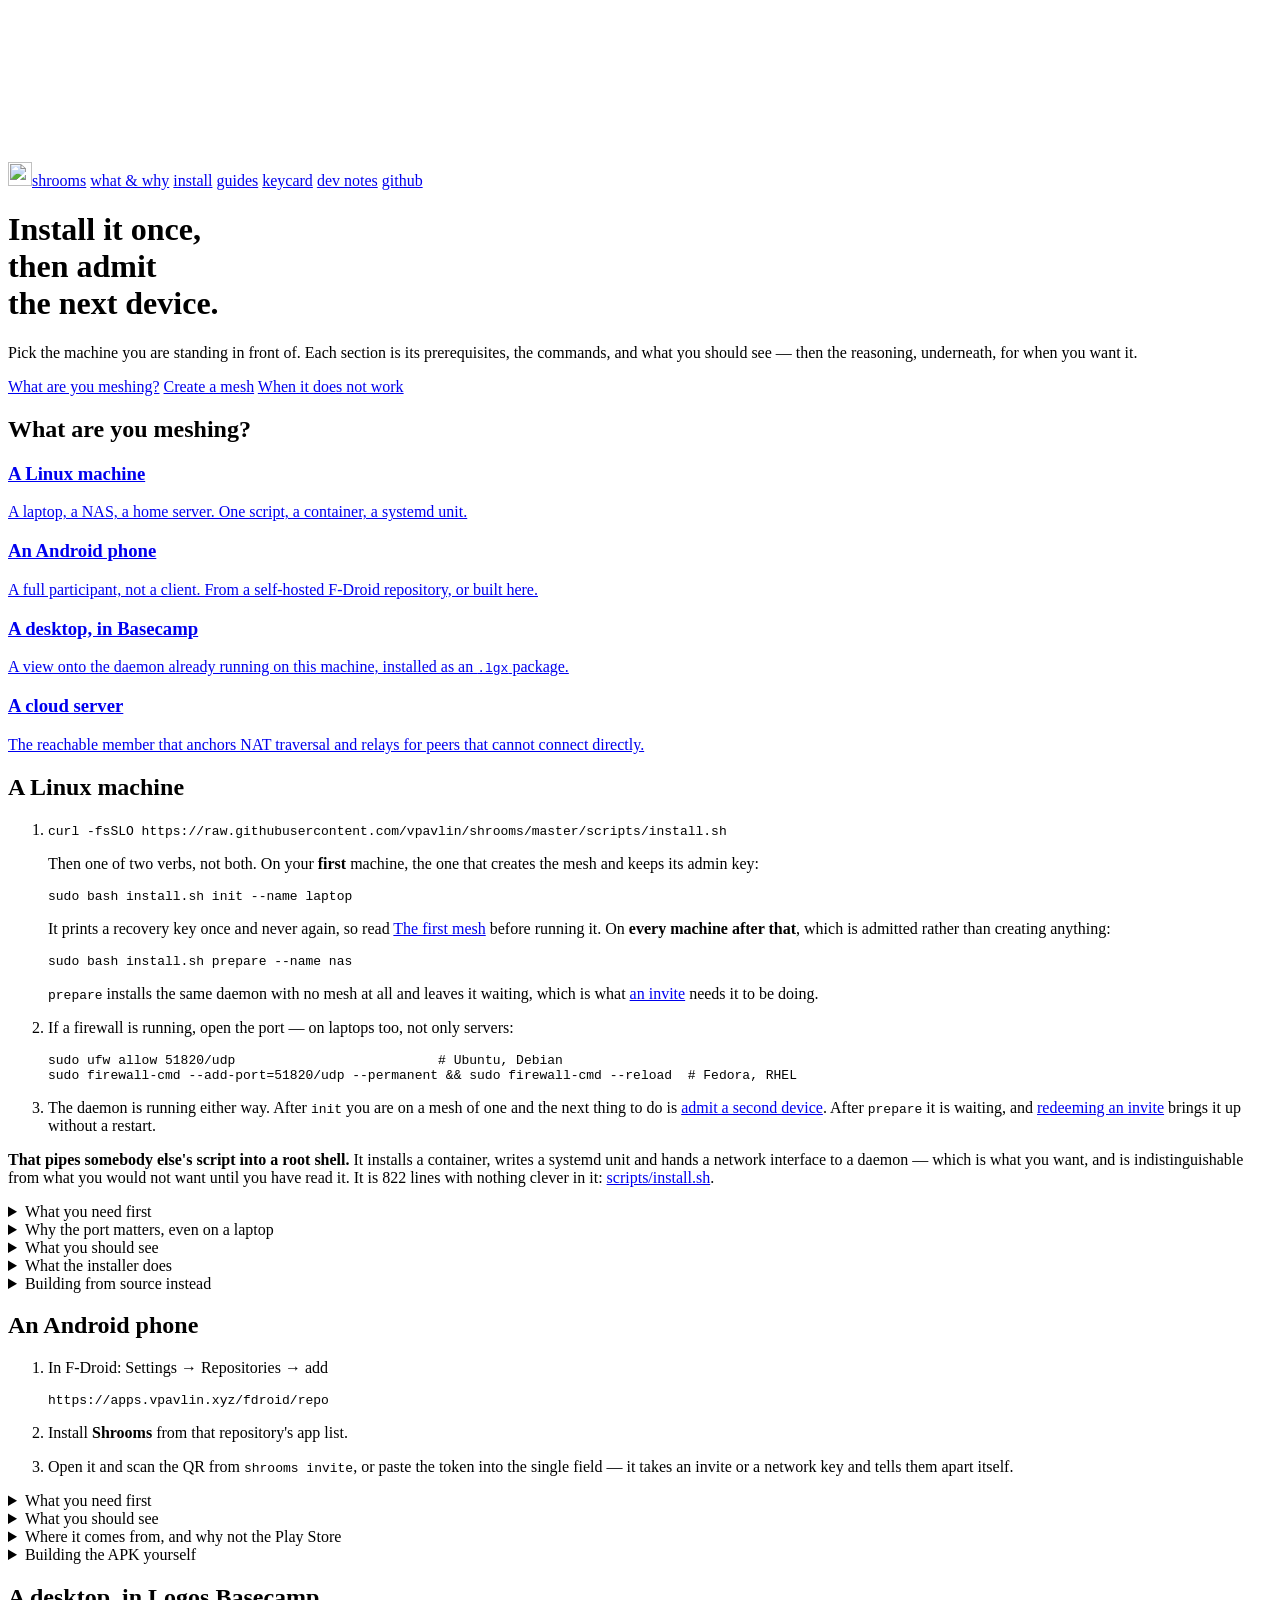
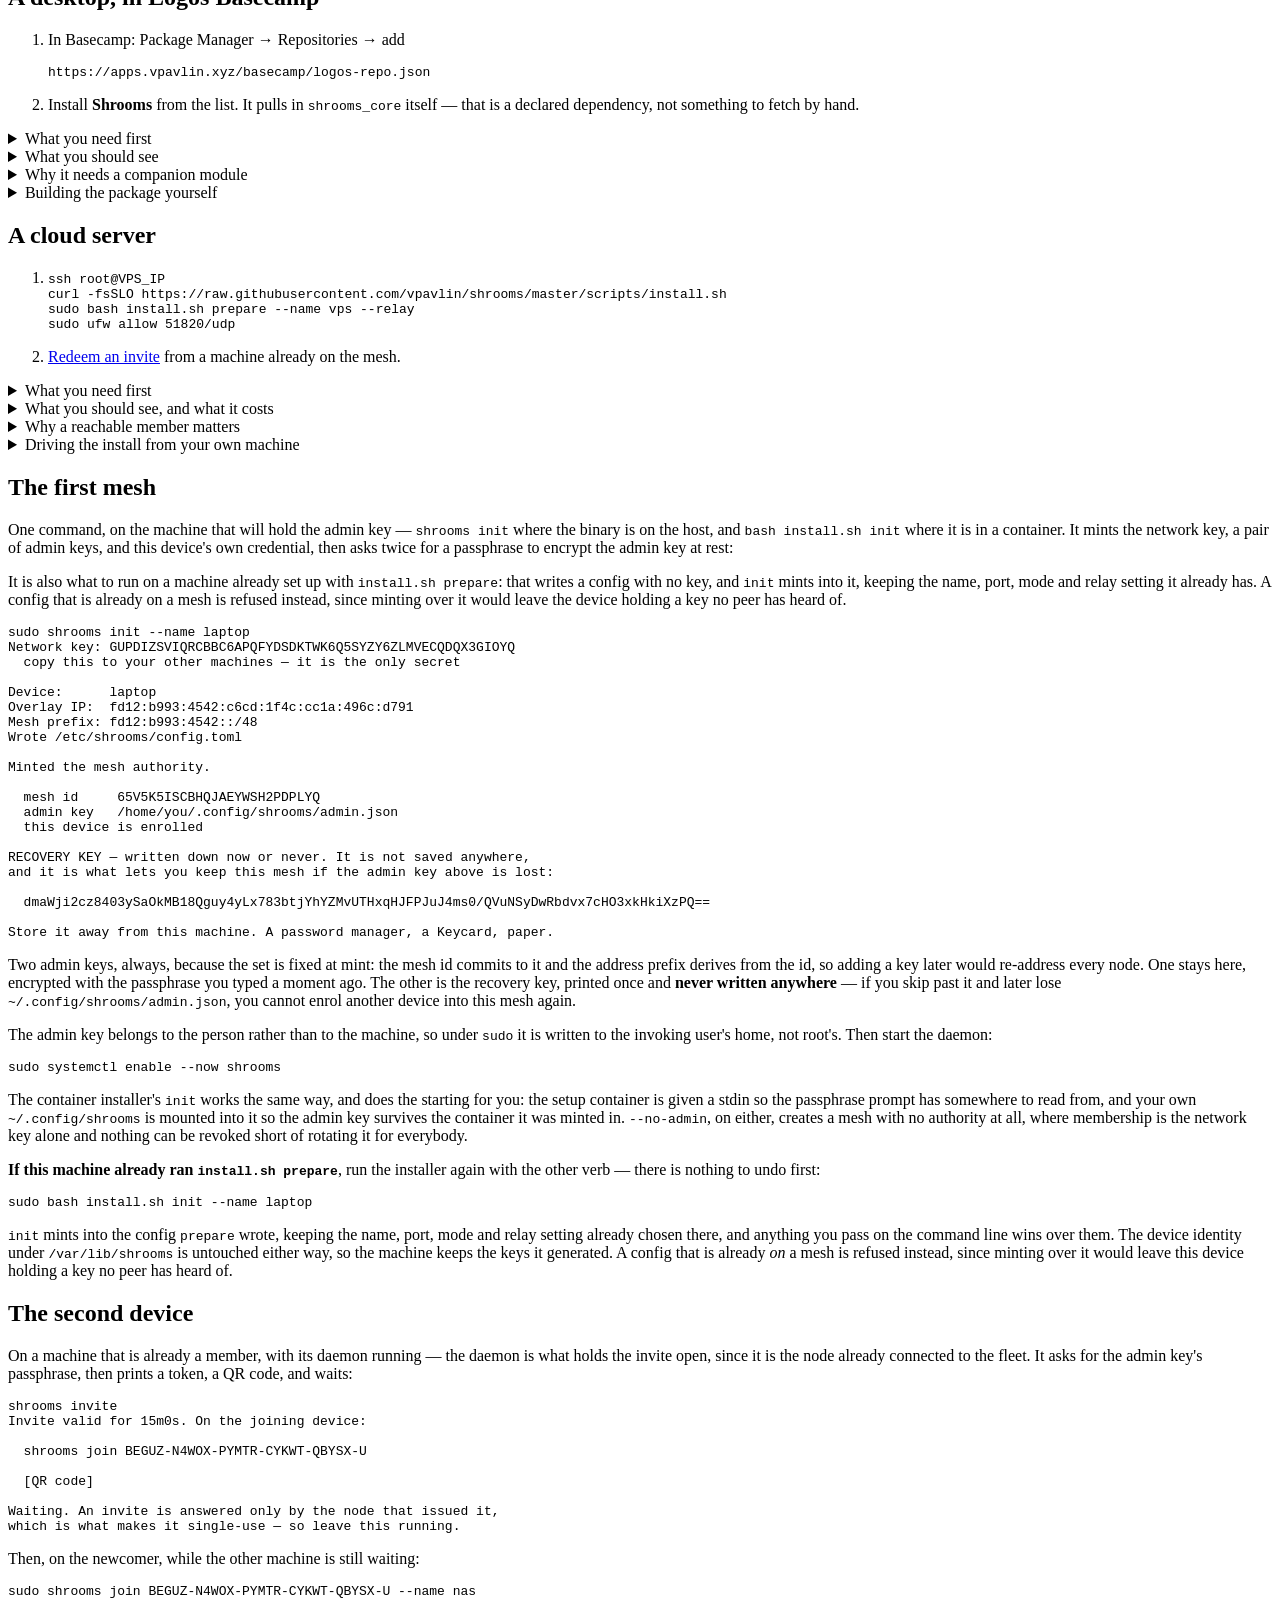
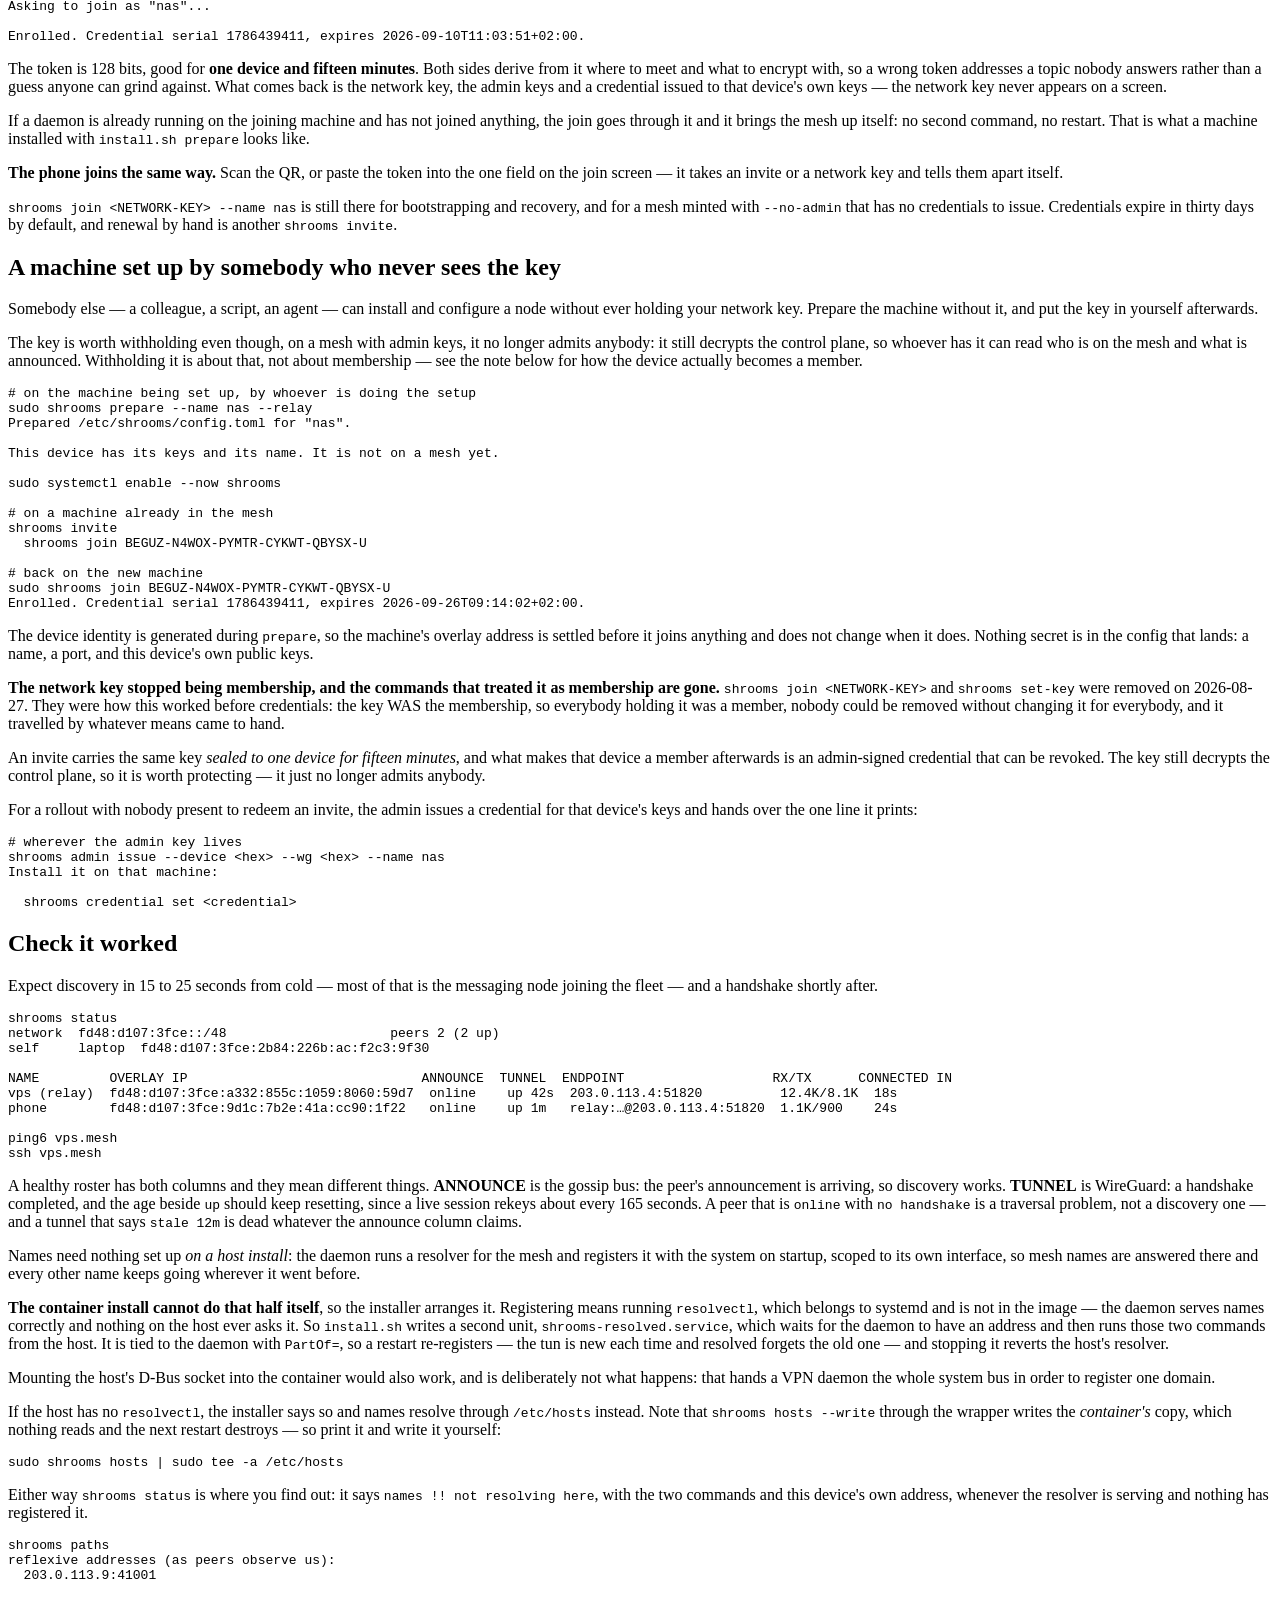
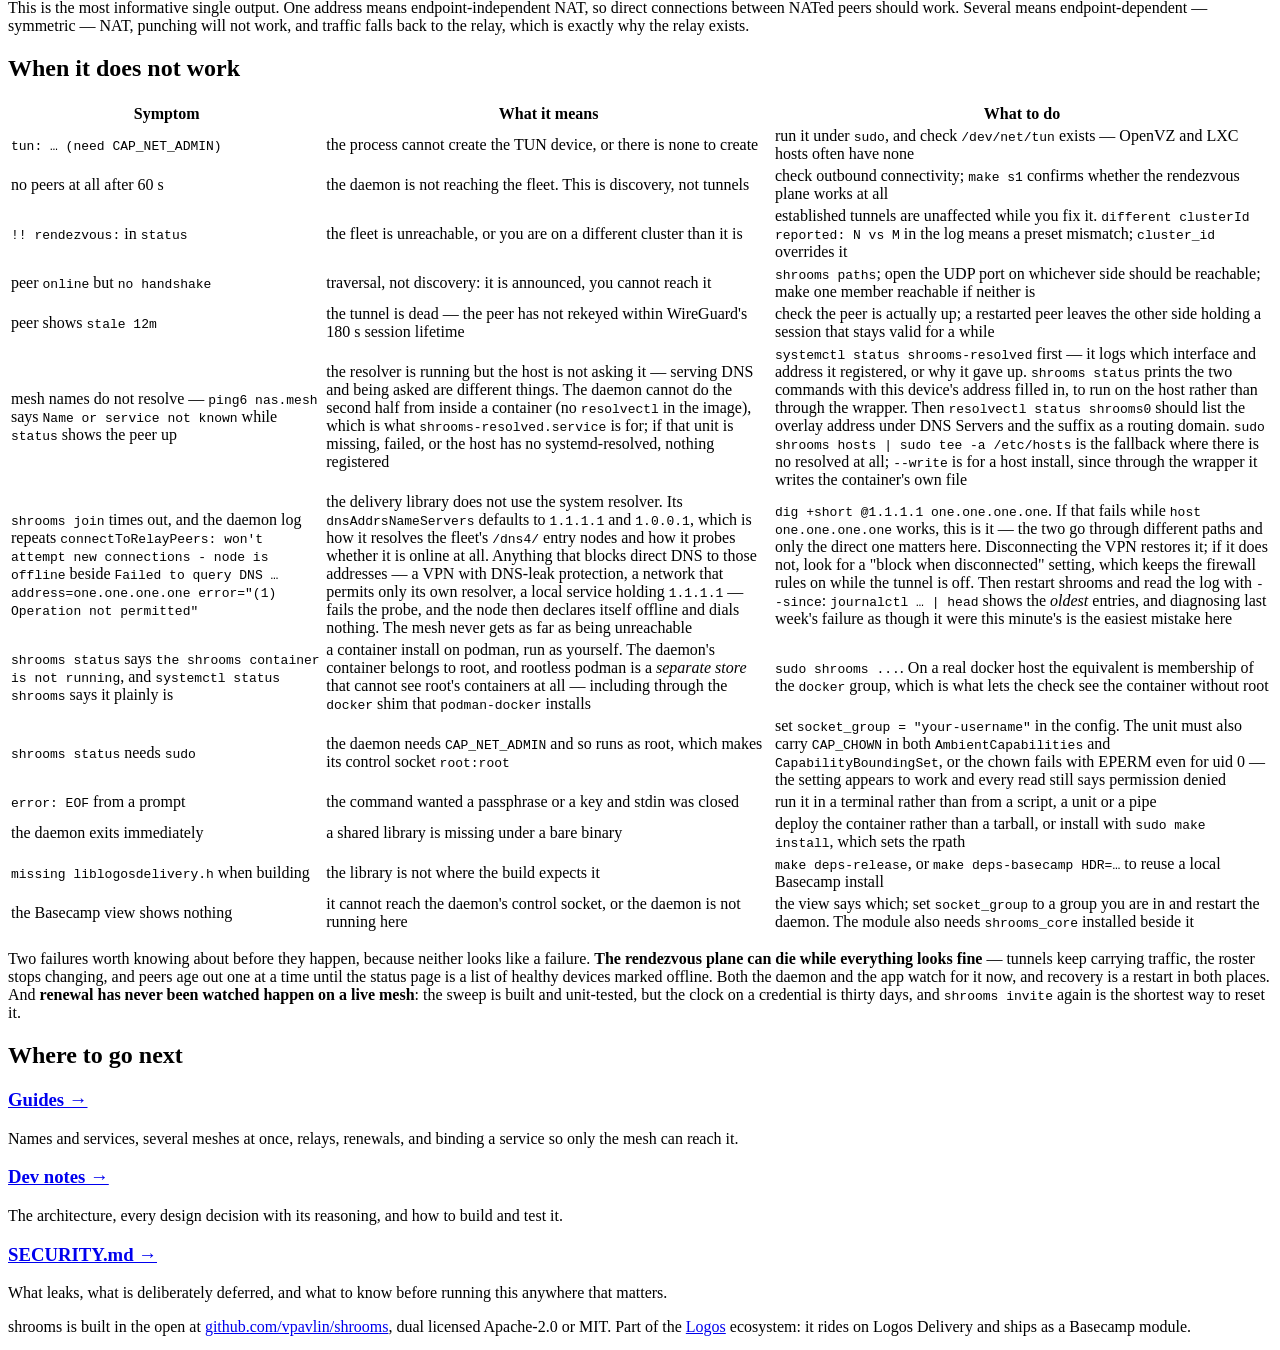
==== commit 6aa8b7e8: "cleanups from a review of the branch The wrapper asked the runtime twice whether the container was t" ====
--- a/site/install.html
+++ b/site/install.html
@@ -113,7 +113,7 @@
         It installs a container, writes a systemd unit and hands a network
         interface to a daemon — which is what you want, and is
         indistinguishable from what you would not want until you have read it.
-        It is 807 lines with nothing clever in it:
+        It is 822 lines with nothing clever in it:
         <a href="https://github.com/vpavlin/shrooms/blob/master/scripts/install.sh">scripts/install.sh</a>.
     </p>
 </div>
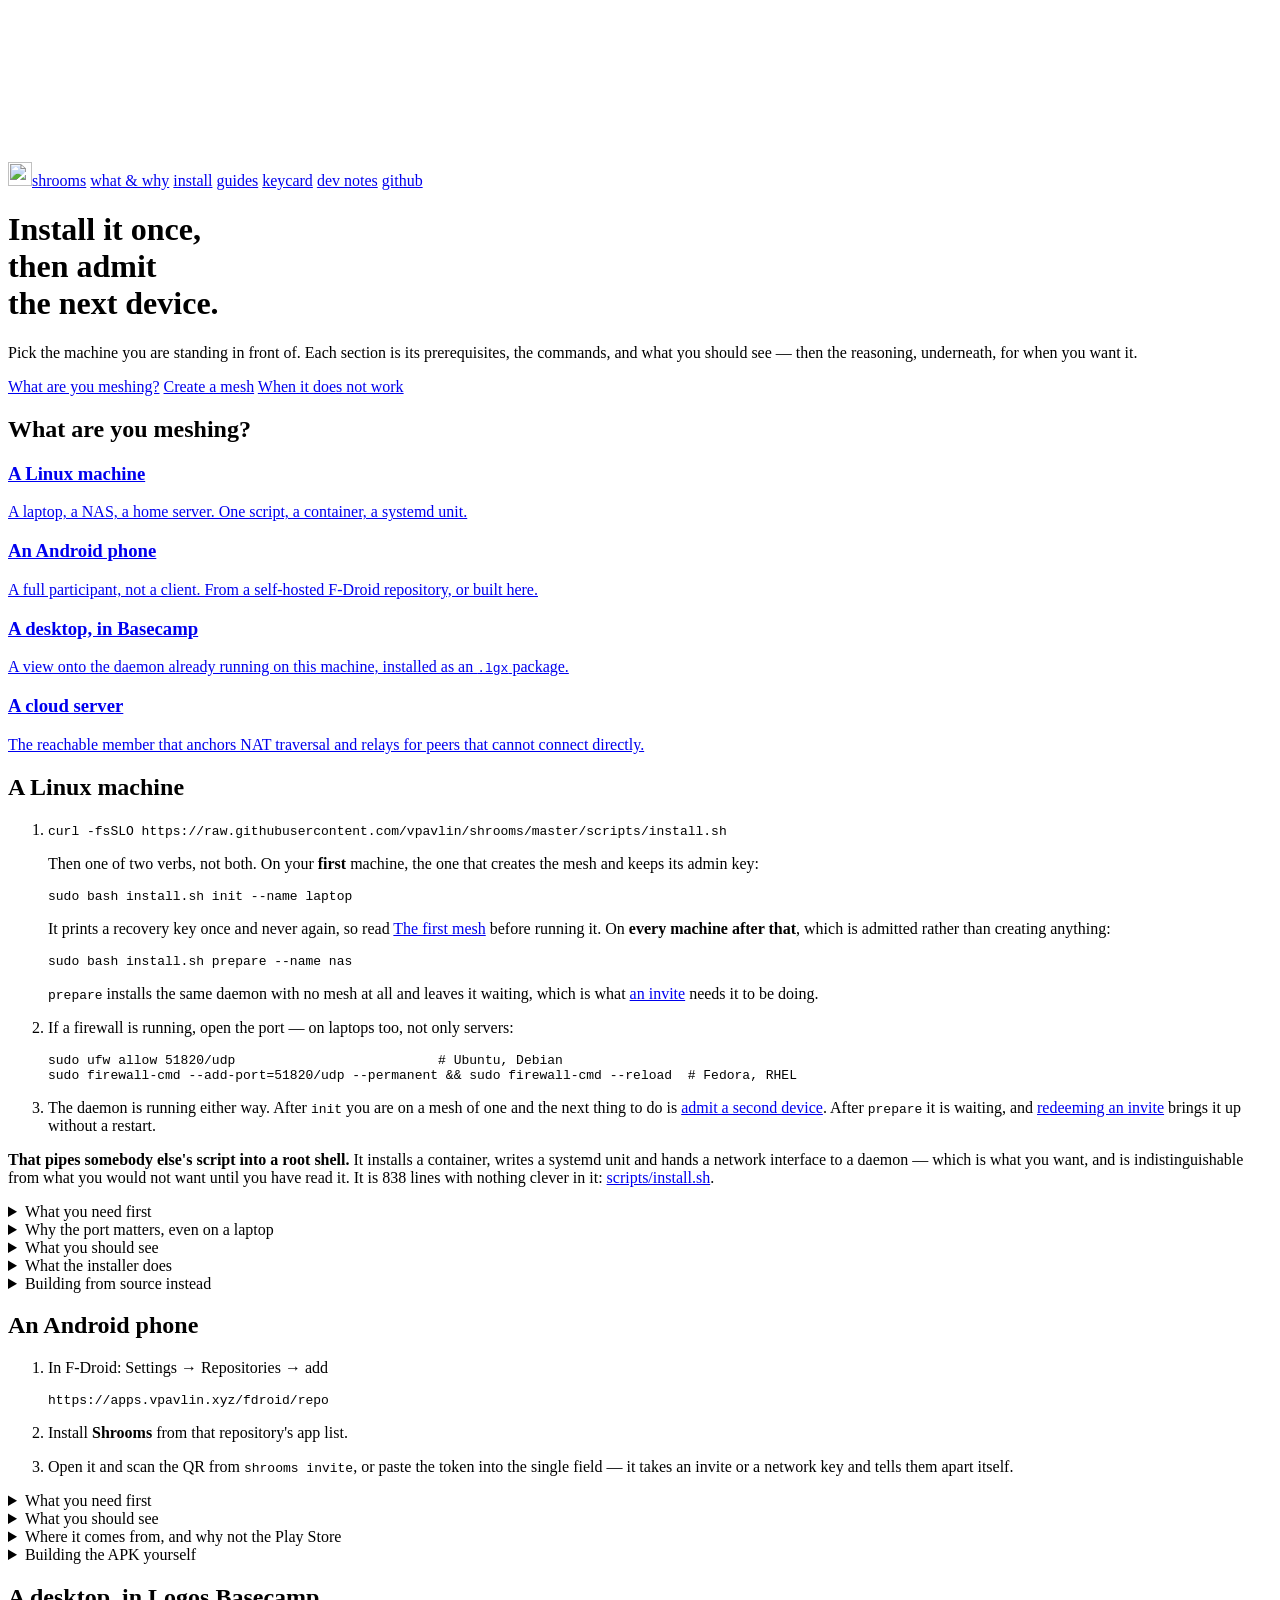
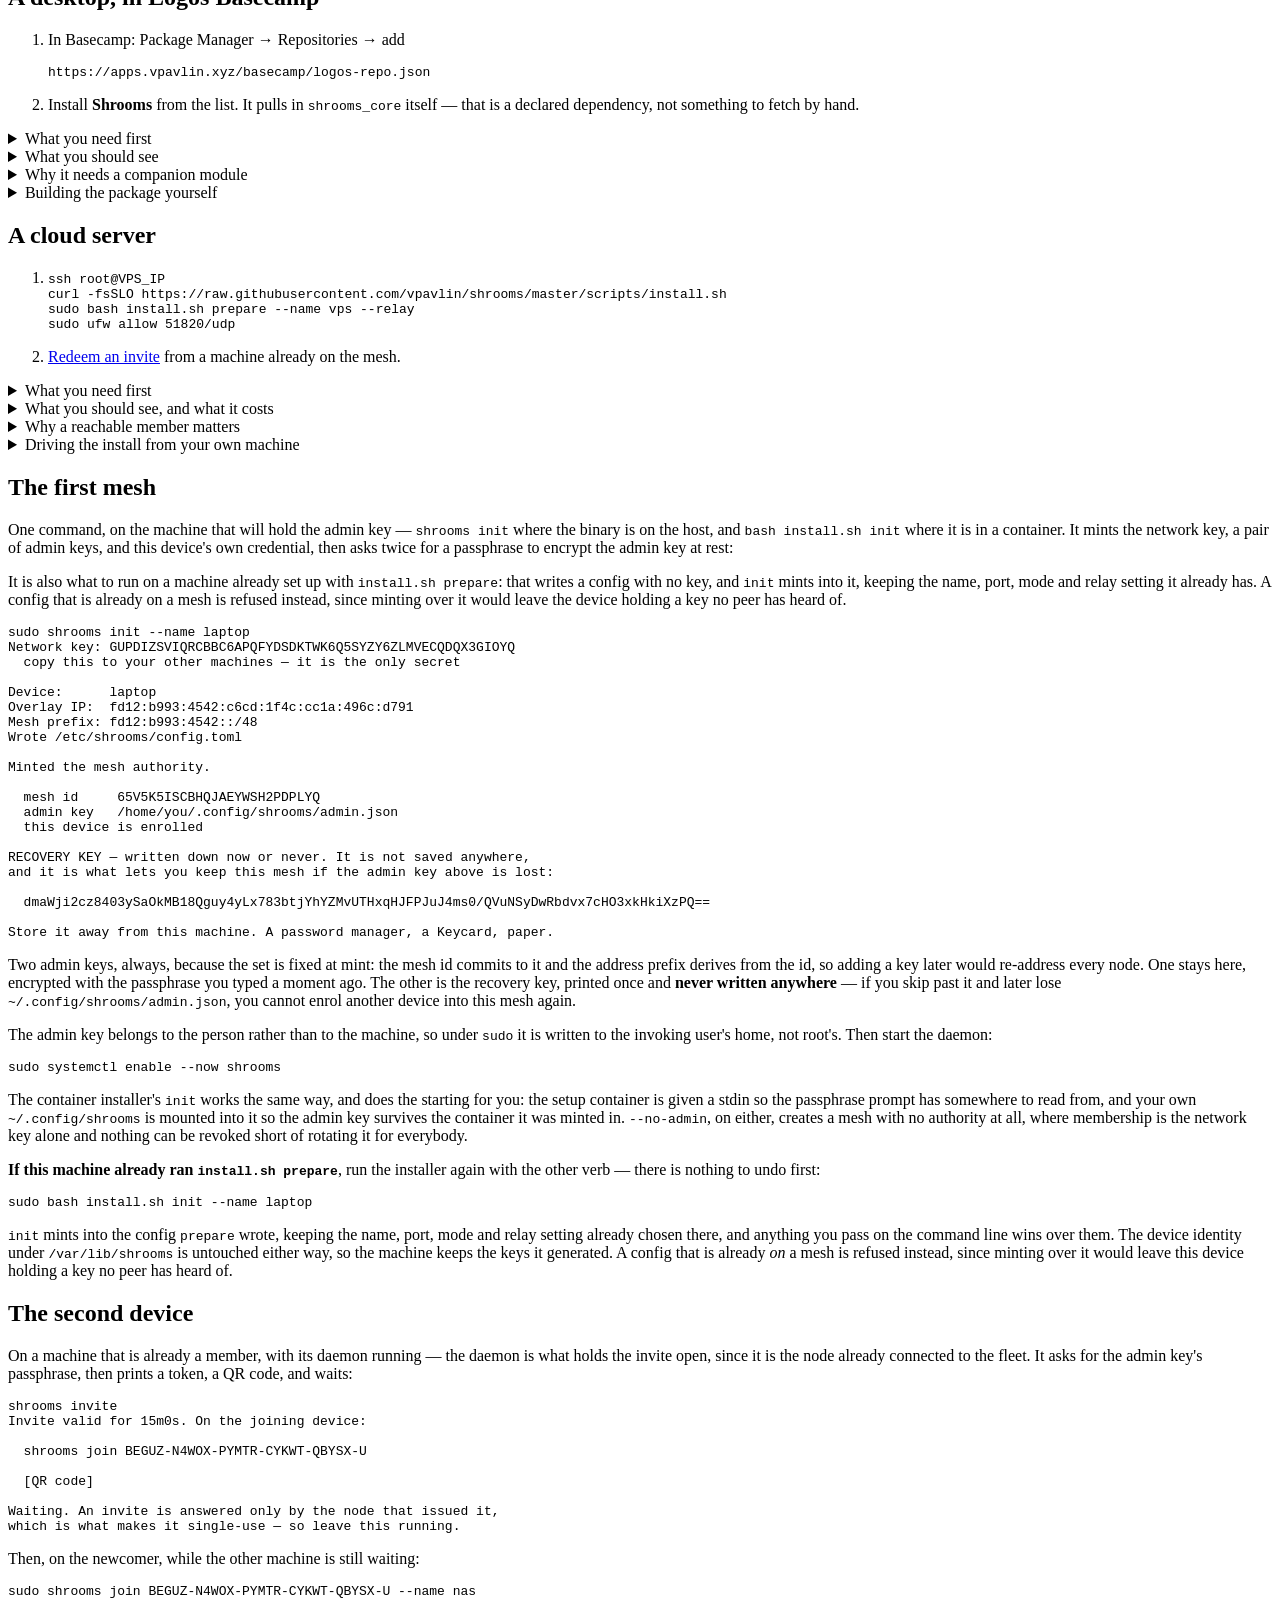
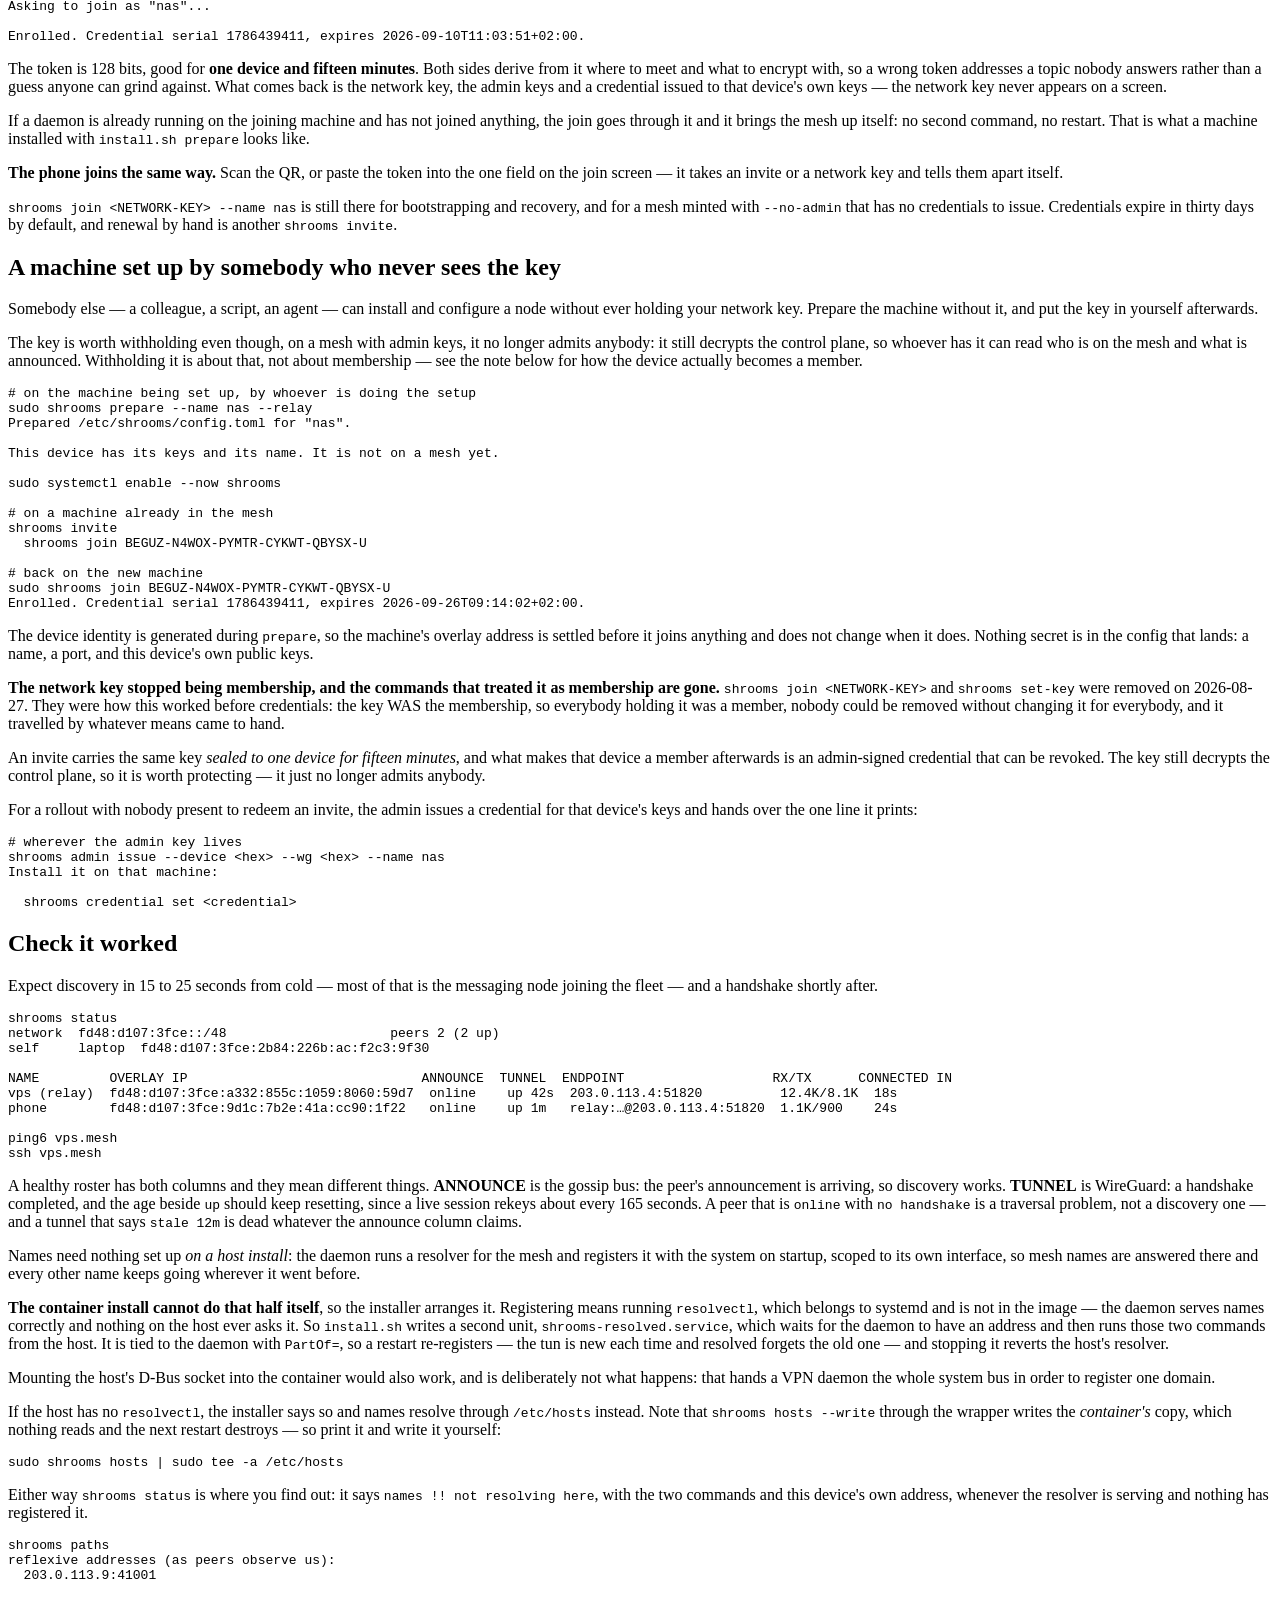
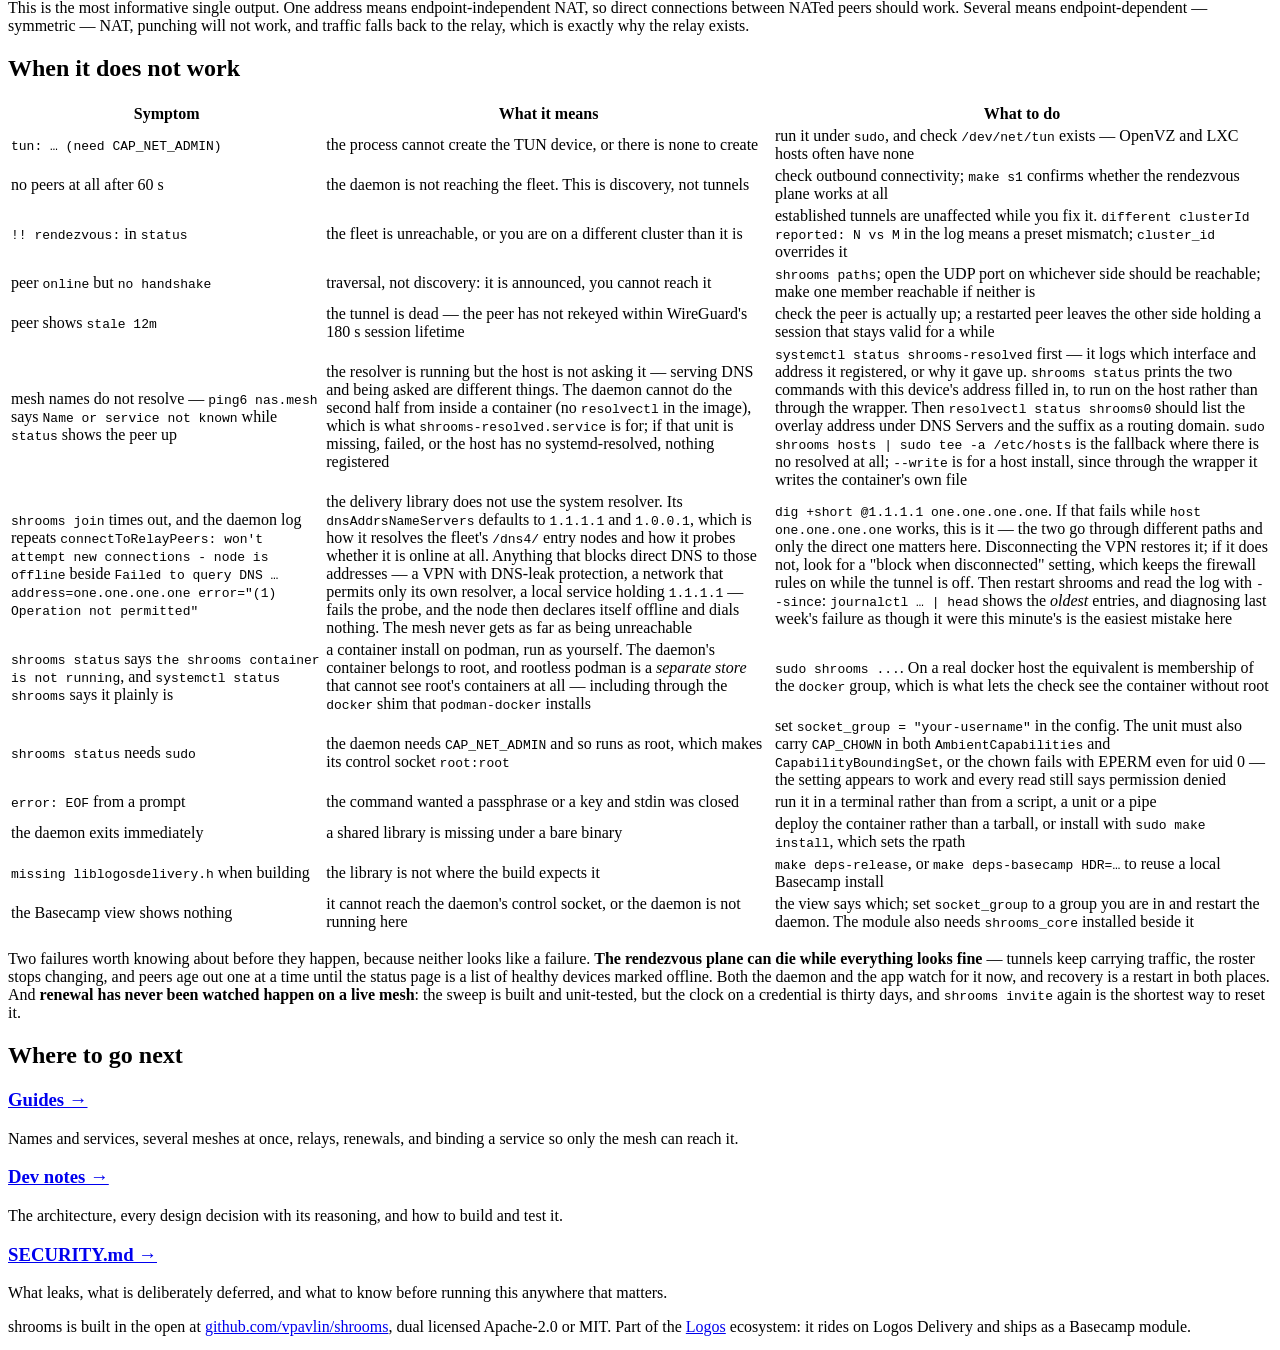
==== commit 4d5b3107: "install.sh: the registrar could not read the status it was given `shrooms status --json` pretty-prin" ====
--- a/site/install.html
+++ b/site/install.html
@@ -113,7 +113,7 @@
         It installs a container, writes a systemd unit and hands a network
         interface to a daemon — which is what you want, and is
         indistinguishable from what you would not want until you have read it.
-        It is 822 lines with nothing clever in it:
+        It is 838 lines with nothing clever in it:
         <a href="https://github.com/vpavlin/shrooms/blob/master/scripts/install.sh">scripts/install.sh</a>.
     </p>
 </div>
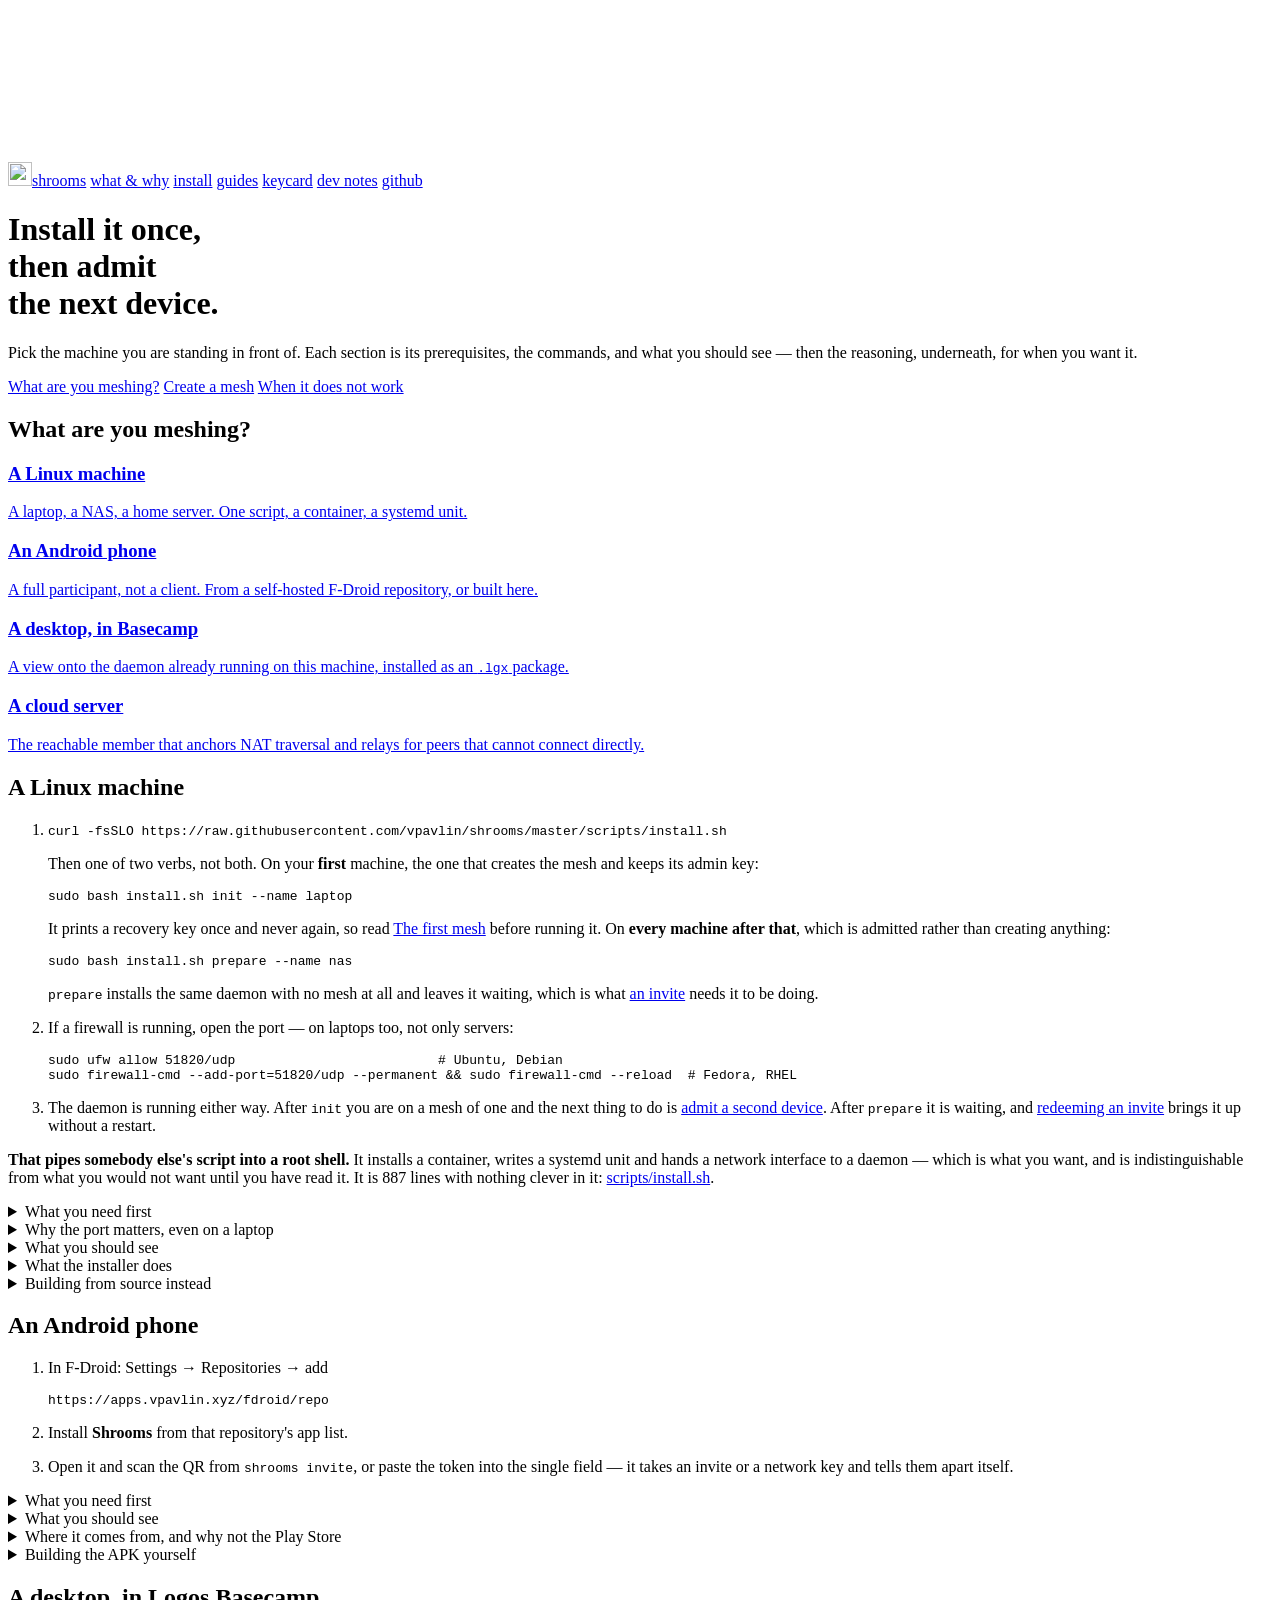
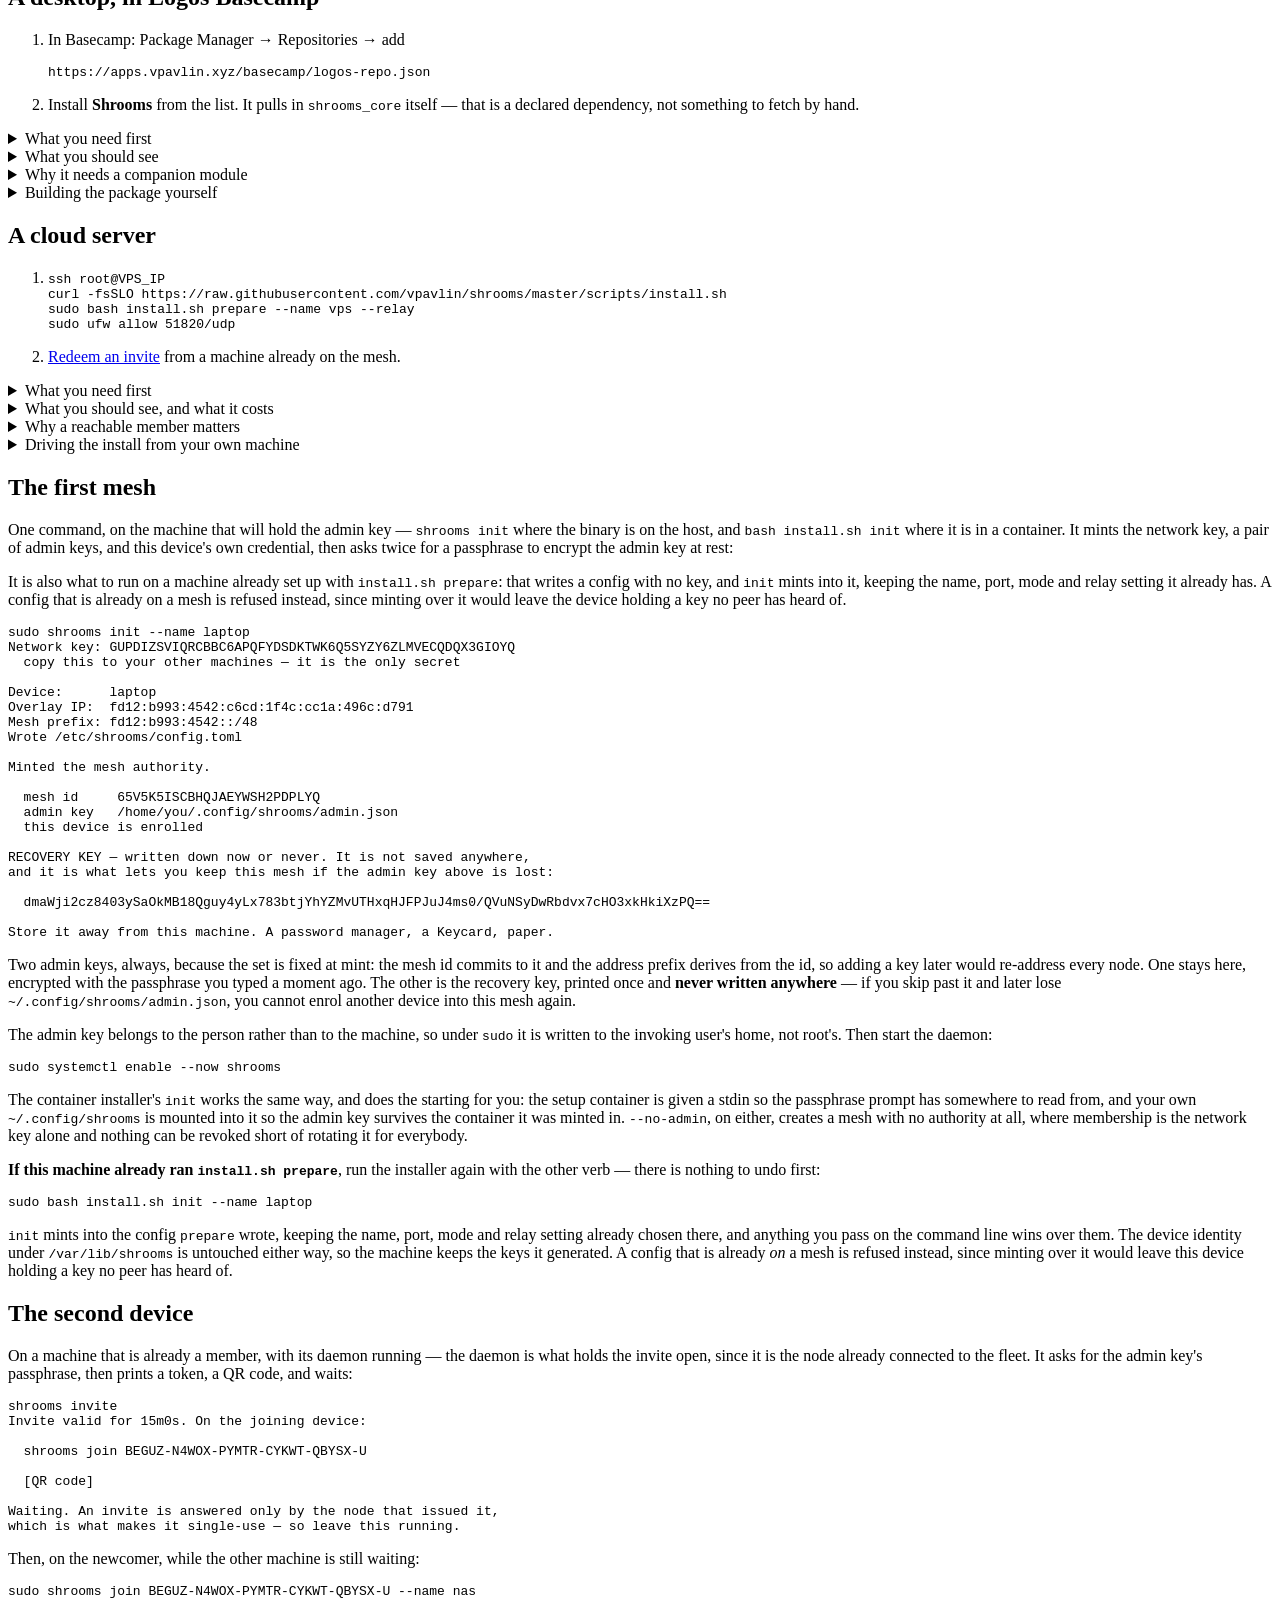
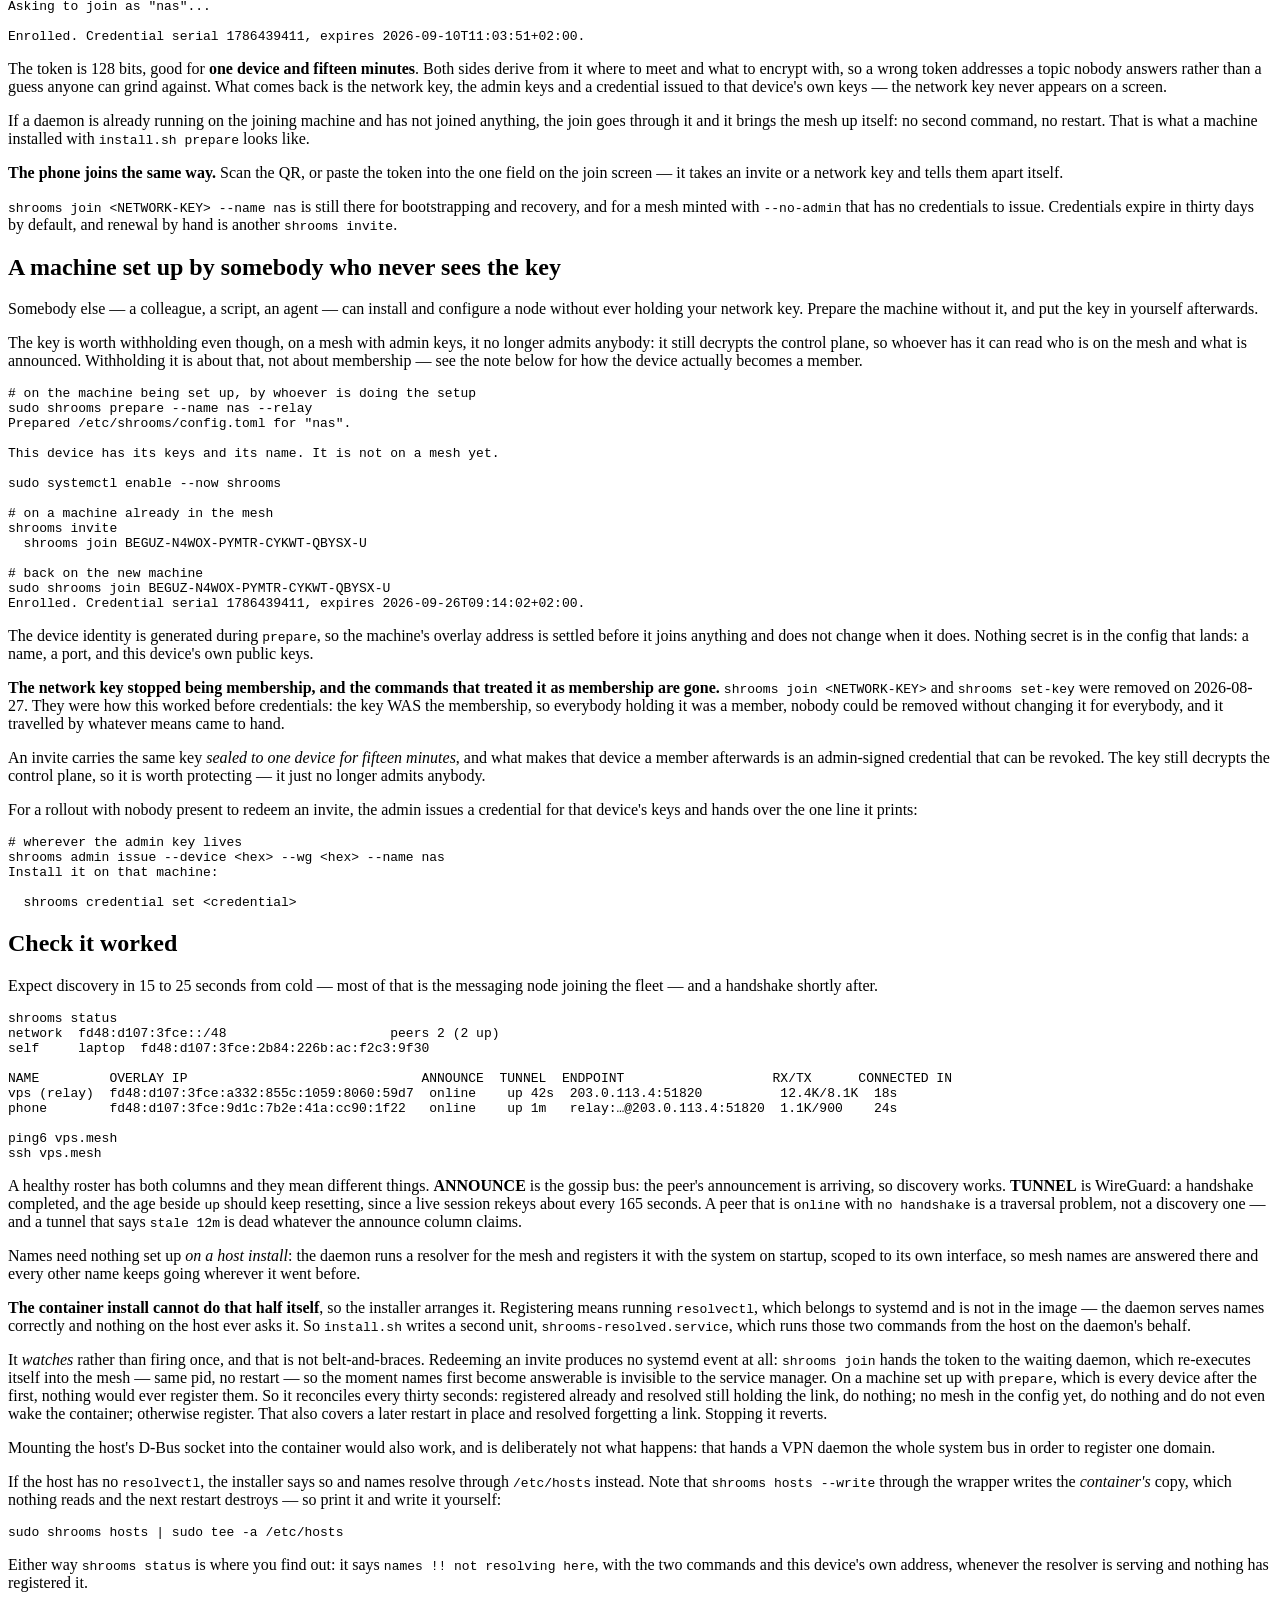
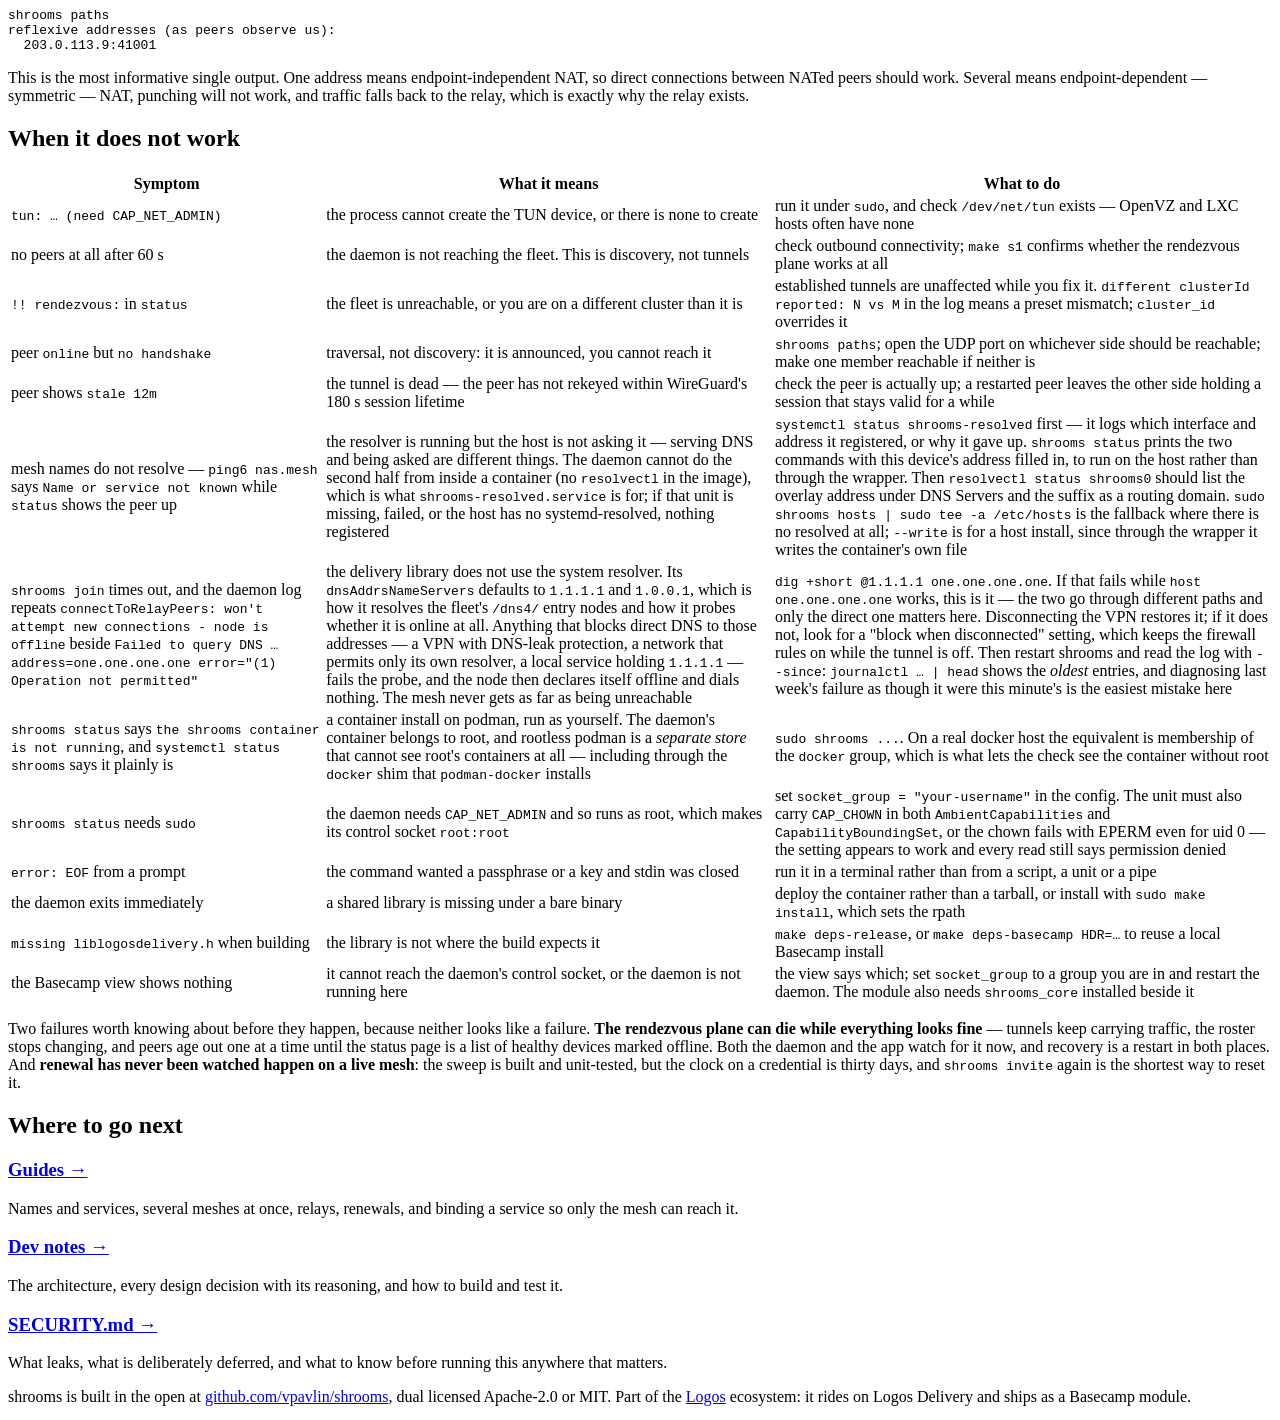
==== commit f87085c9: "install.sh: nothing re-registered names after a join A machine set up with `prepare` — every device " ====
--- a/site/install.html
+++ b/site/install.html
@@ -113,7 +113,7 @@
         It installs a container, writes a systemd unit and hands a network
         interface to a daemon — which is what you want, and is
         indistinguishable from what you would not want until you have read it.
-        It is 838 lines with nothing clever in it:
+        It is 887 lines with nothing clever in it:
         <a href="https://github.com/vpavlin/shrooms/blob/master/scripts/install.sh">scripts/install.sh</a>.
     </p>
 </div>
@@ -822,11 +822,21 @@
         <code>resolvectl</code>, which belongs to systemd and is not in the
         image — the daemon serves names correctly and nothing on the host ever
         asks it. So <code>install.sh</code> writes a second unit,
-        <code>shrooms-resolved.service</code>, which waits for the daemon to
-        have an address and then runs those two commands from the host. It is
-        tied to the daemon with <code>PartOf=</code>, so a restart re-registers
-        — the tun is new each time and resolved forgets the old one — and
-        stopping it reverts the host's resolver.
+        <code>shrooms-resolved.service</code>, which runs those two commands
+        from the host on the daemon's behalf.
+    </p>
+    <p>
+        It <em>watches</em> rather than firing once, and that is not
+        belt-and-braces. Redeeming an invite produces no systemd event at all:
+        <code>shrooms join</code> hands the token to the waiting daemon, which
+        re-executes itself into the mesh — same pid, no restart — so the moment
+        names first become answerable is invisible to the service manager. On a
+        machine set up with <code>prepare</code>, which is every device after
+        the first, nothing would ever register them. So it reconciles every
+        thirty seconds: registered already and resolved still holding the link,
+        do nothing; no mesh in the config yet, do nothing and do not even wake
+        the container; otherwise register. That also covers a later restart in
+        place and resolved forgetting a link. Stopping it reverts.
     </p>
     <p>
         Mounting the host's D-Bus socket into the container would also work, and
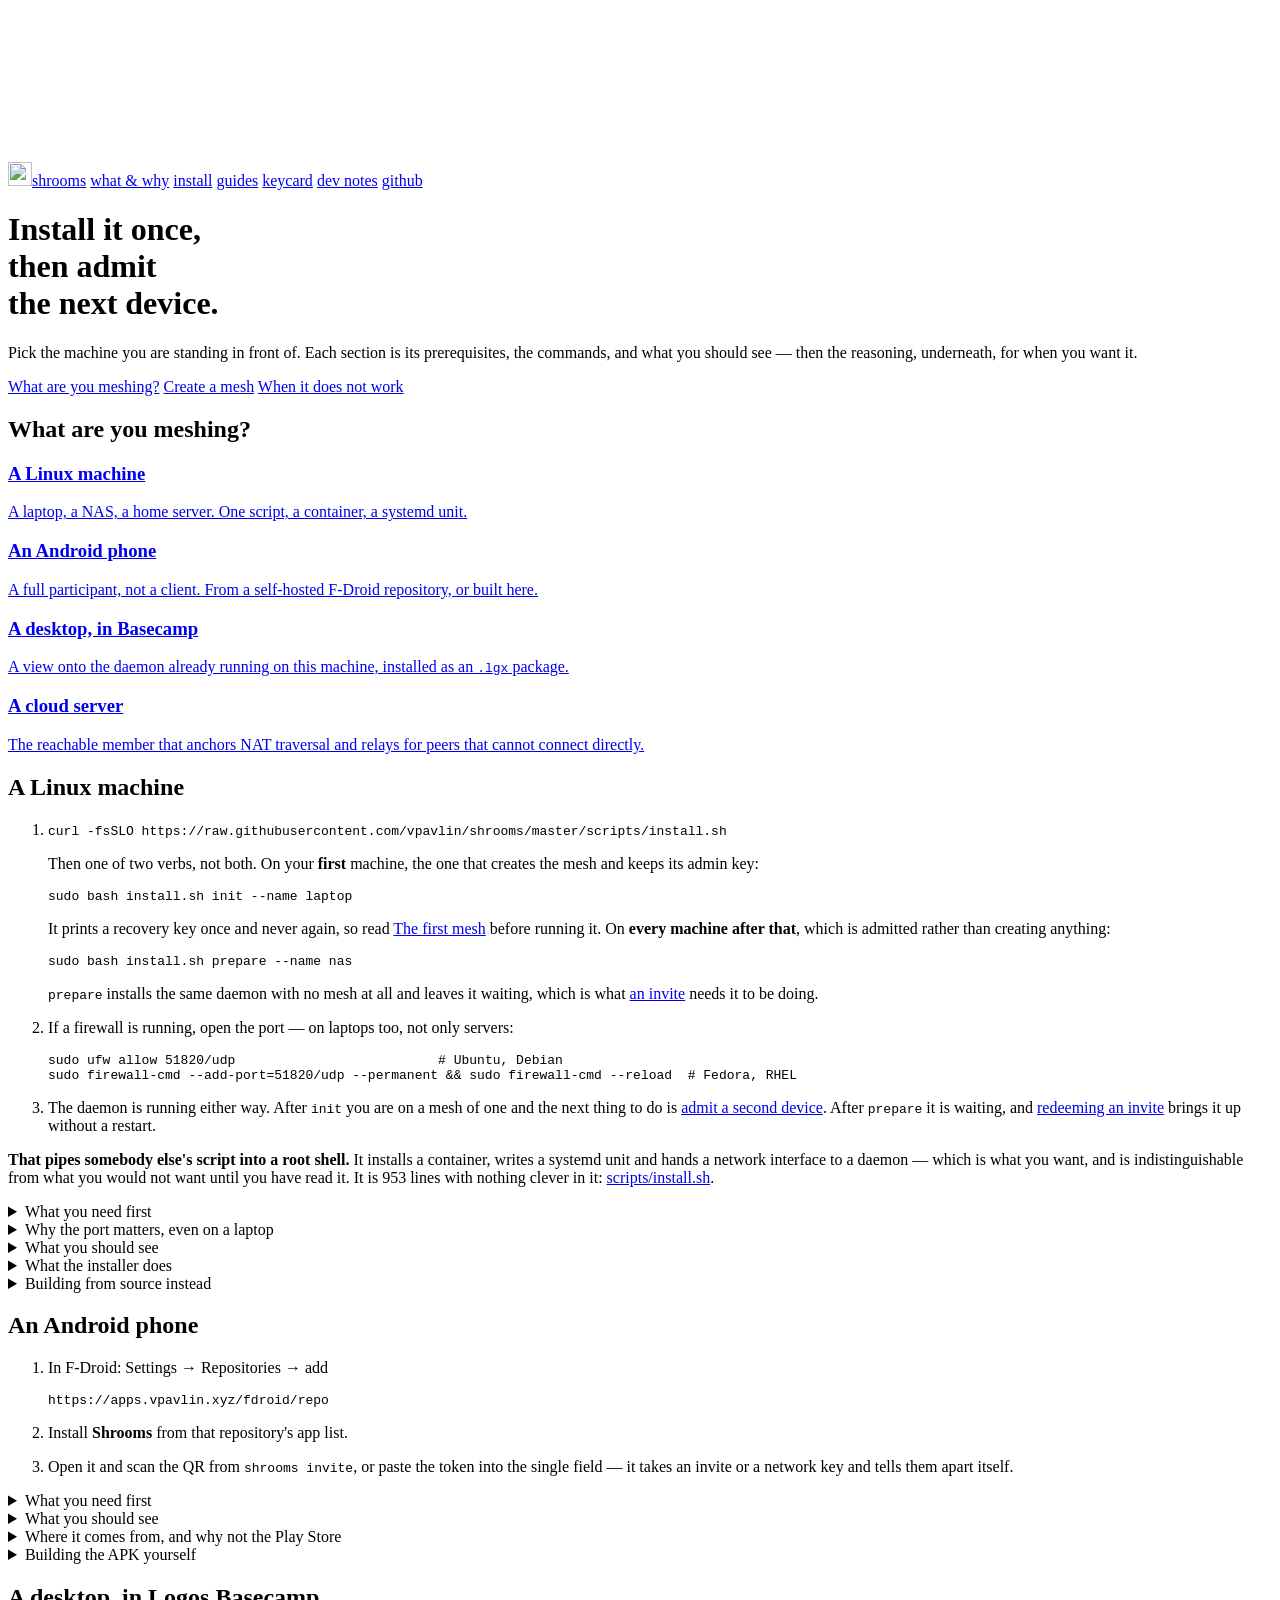
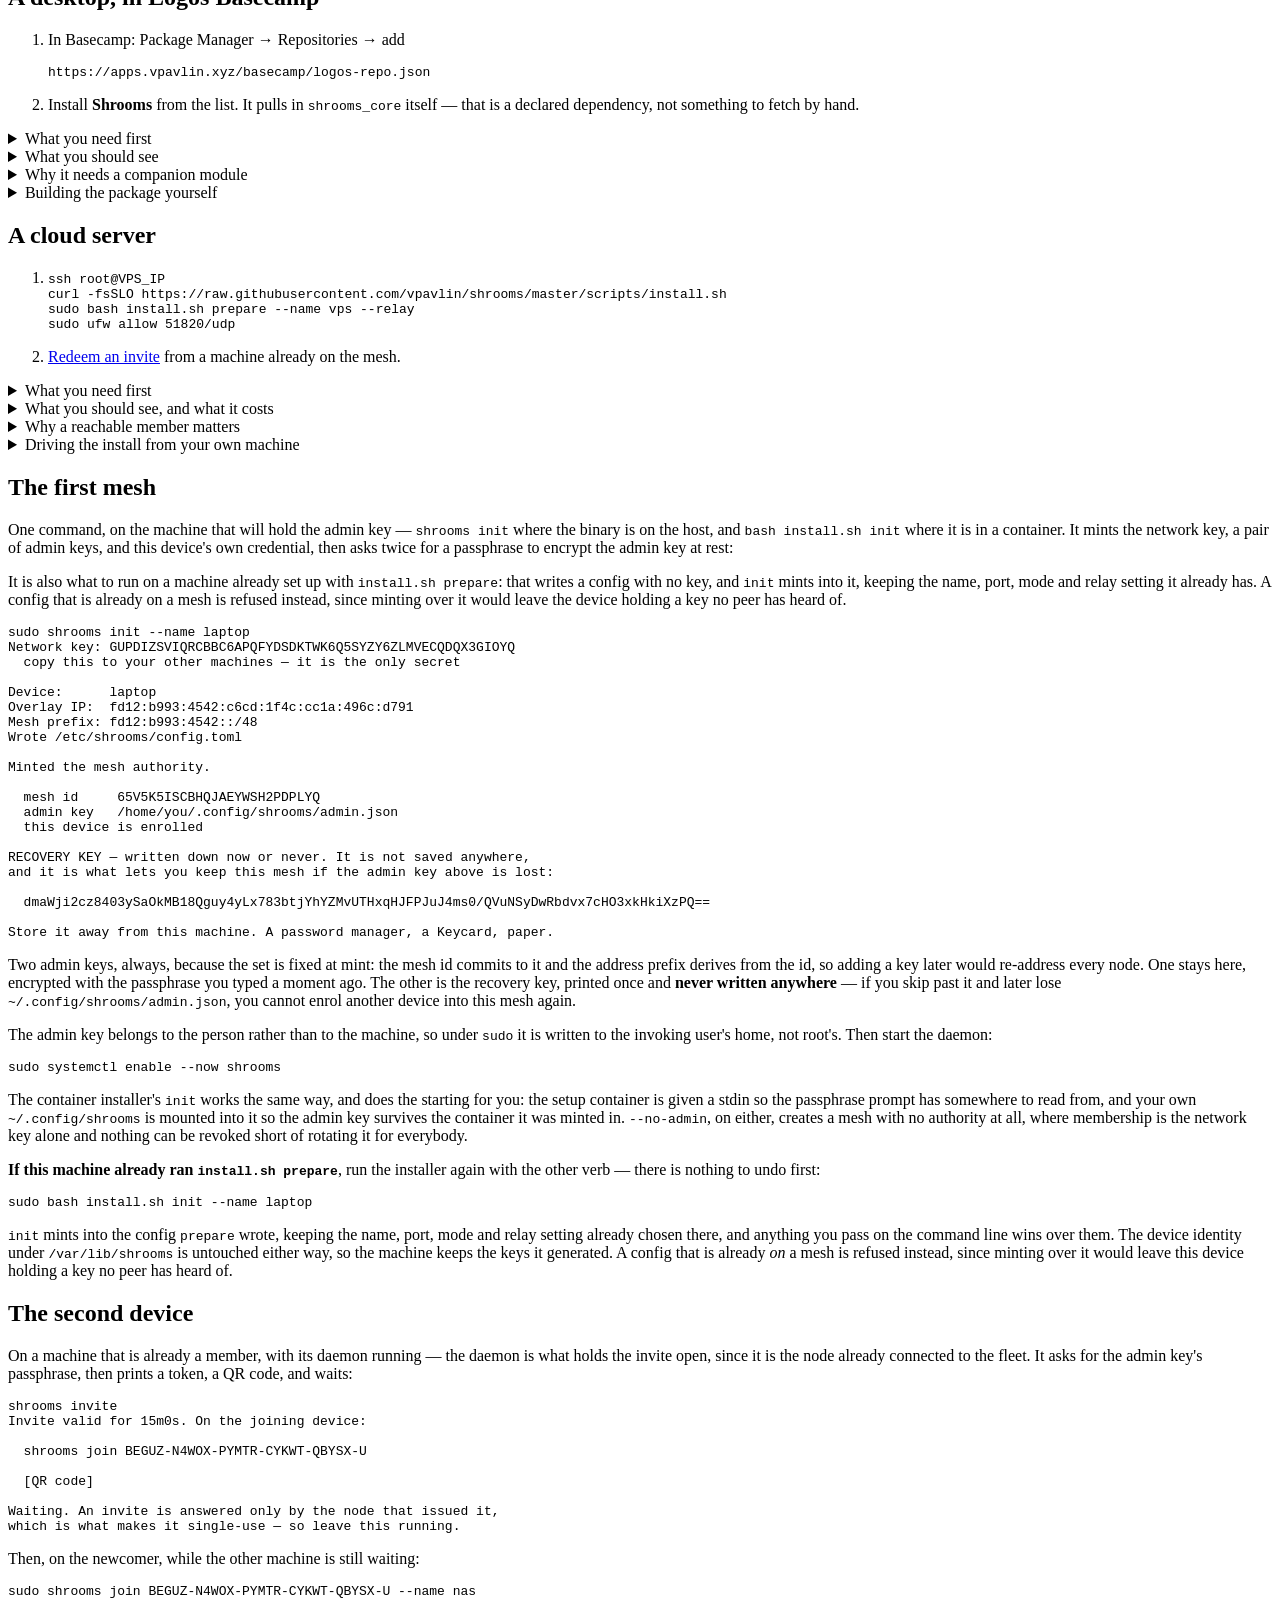
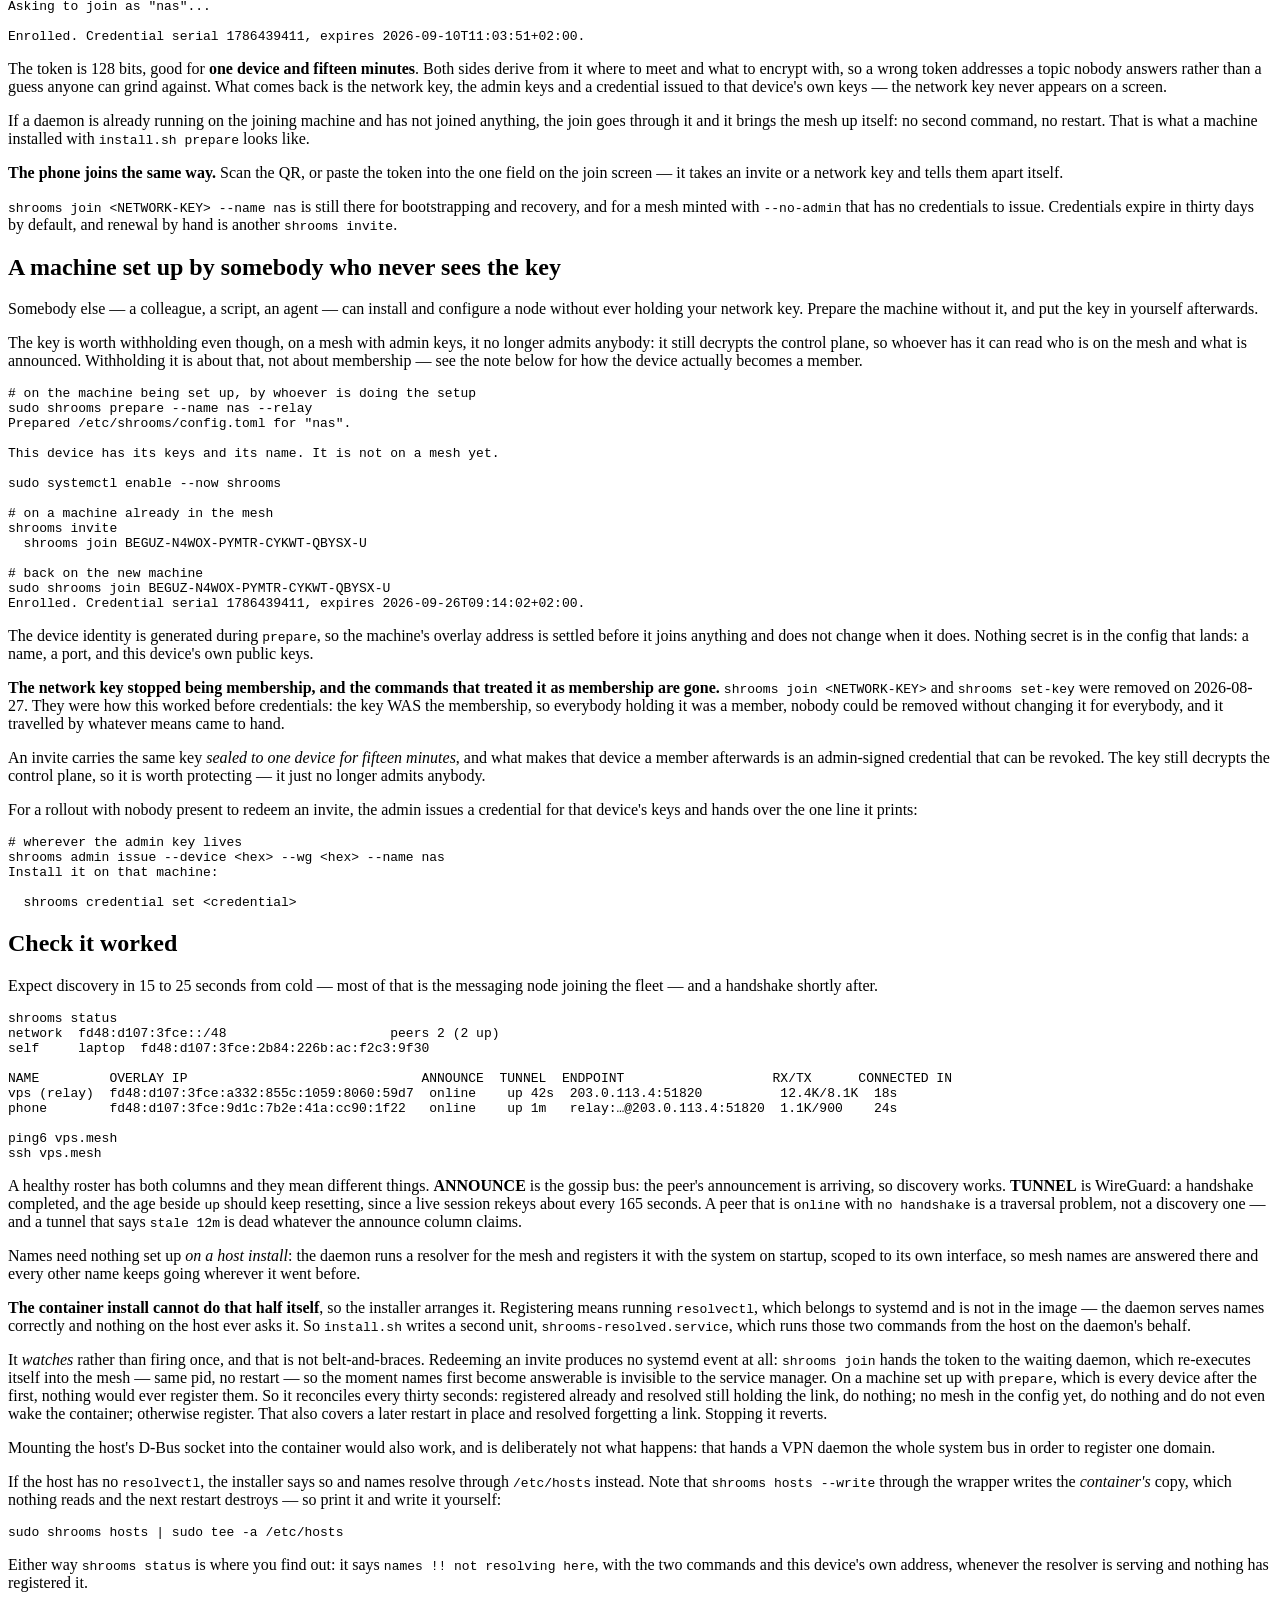
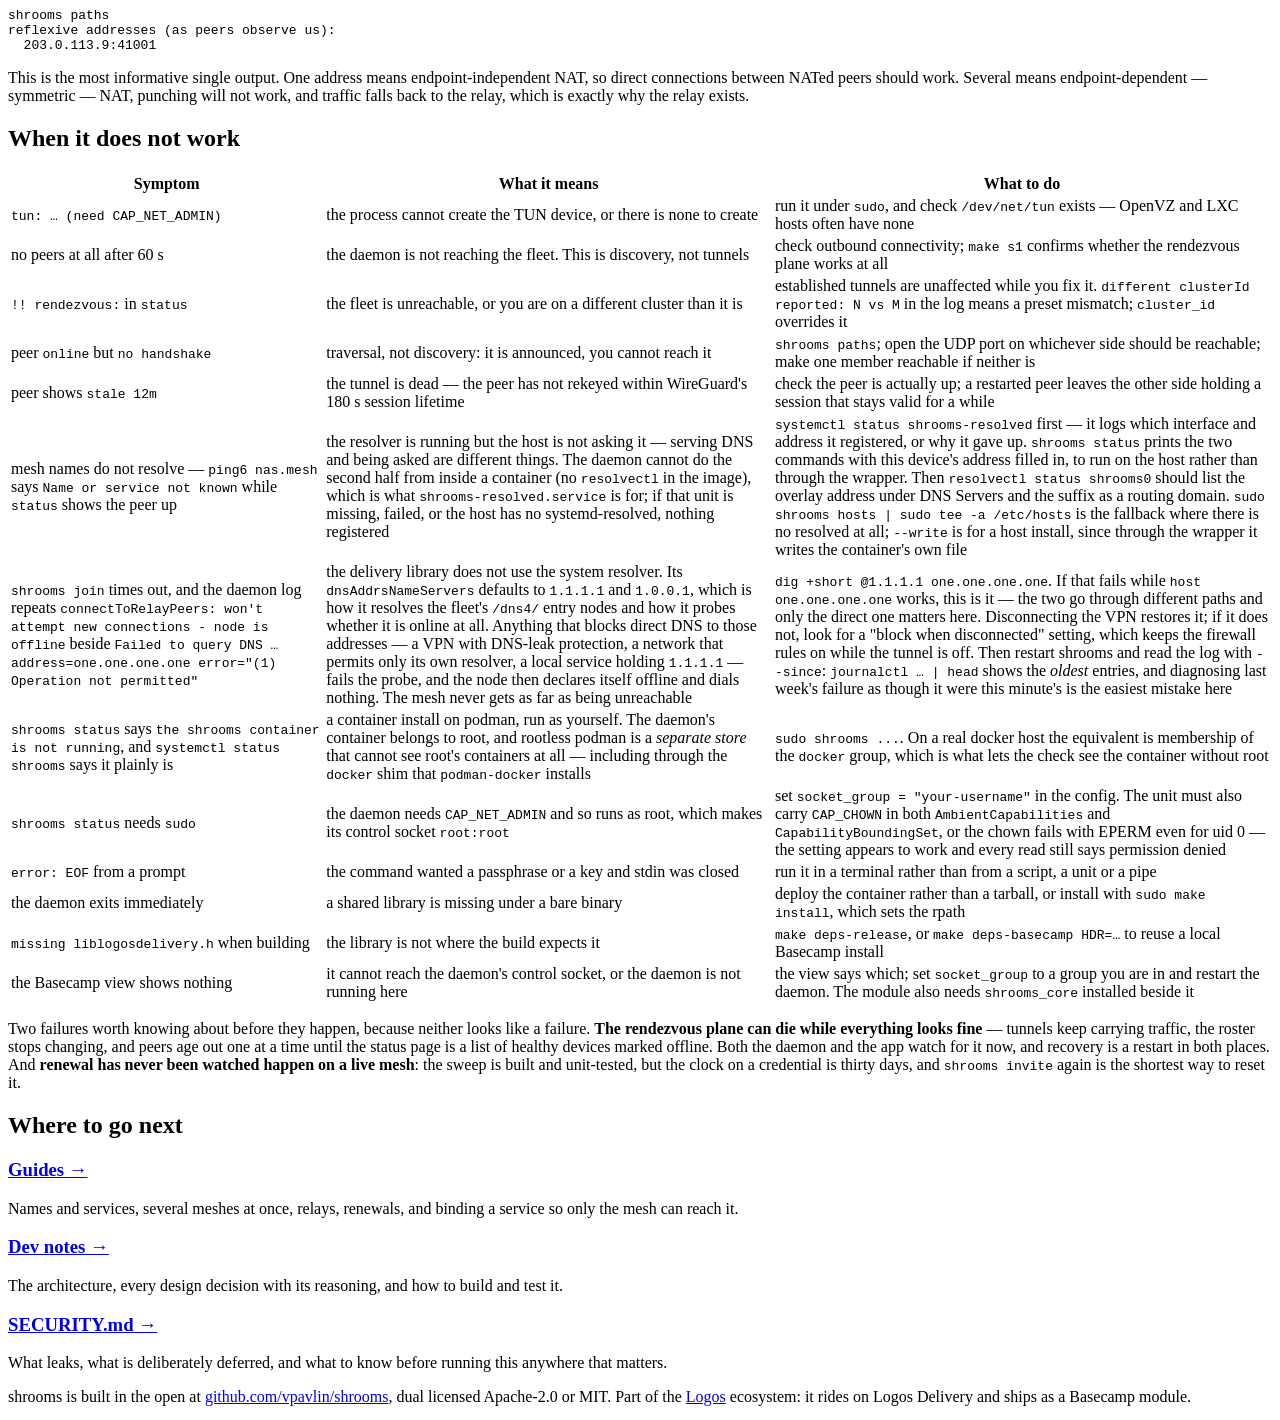
==== commit 860d301d: "cleanups from a second review pass, on the registrar Backoff, which is the one with a cost attached." ====
--- a/site/install.html
+++ b/site/install.html
@@ -113,7 +113,7 @@
         It installs a container, writes a systemd unit and hands a network
         interface to a daemon — which is what you want, and is
         indistinguishable from what you would not want until you have read it.
-        It is 887 lines with nothing clever in it:
+        It is 953 lines with nothing clever in it:
         <a href="https://github.com/vpavlin/shrooms/blob/master/scripts/install.sh">scripts/install.sh</a>.
     </p>
 </div>
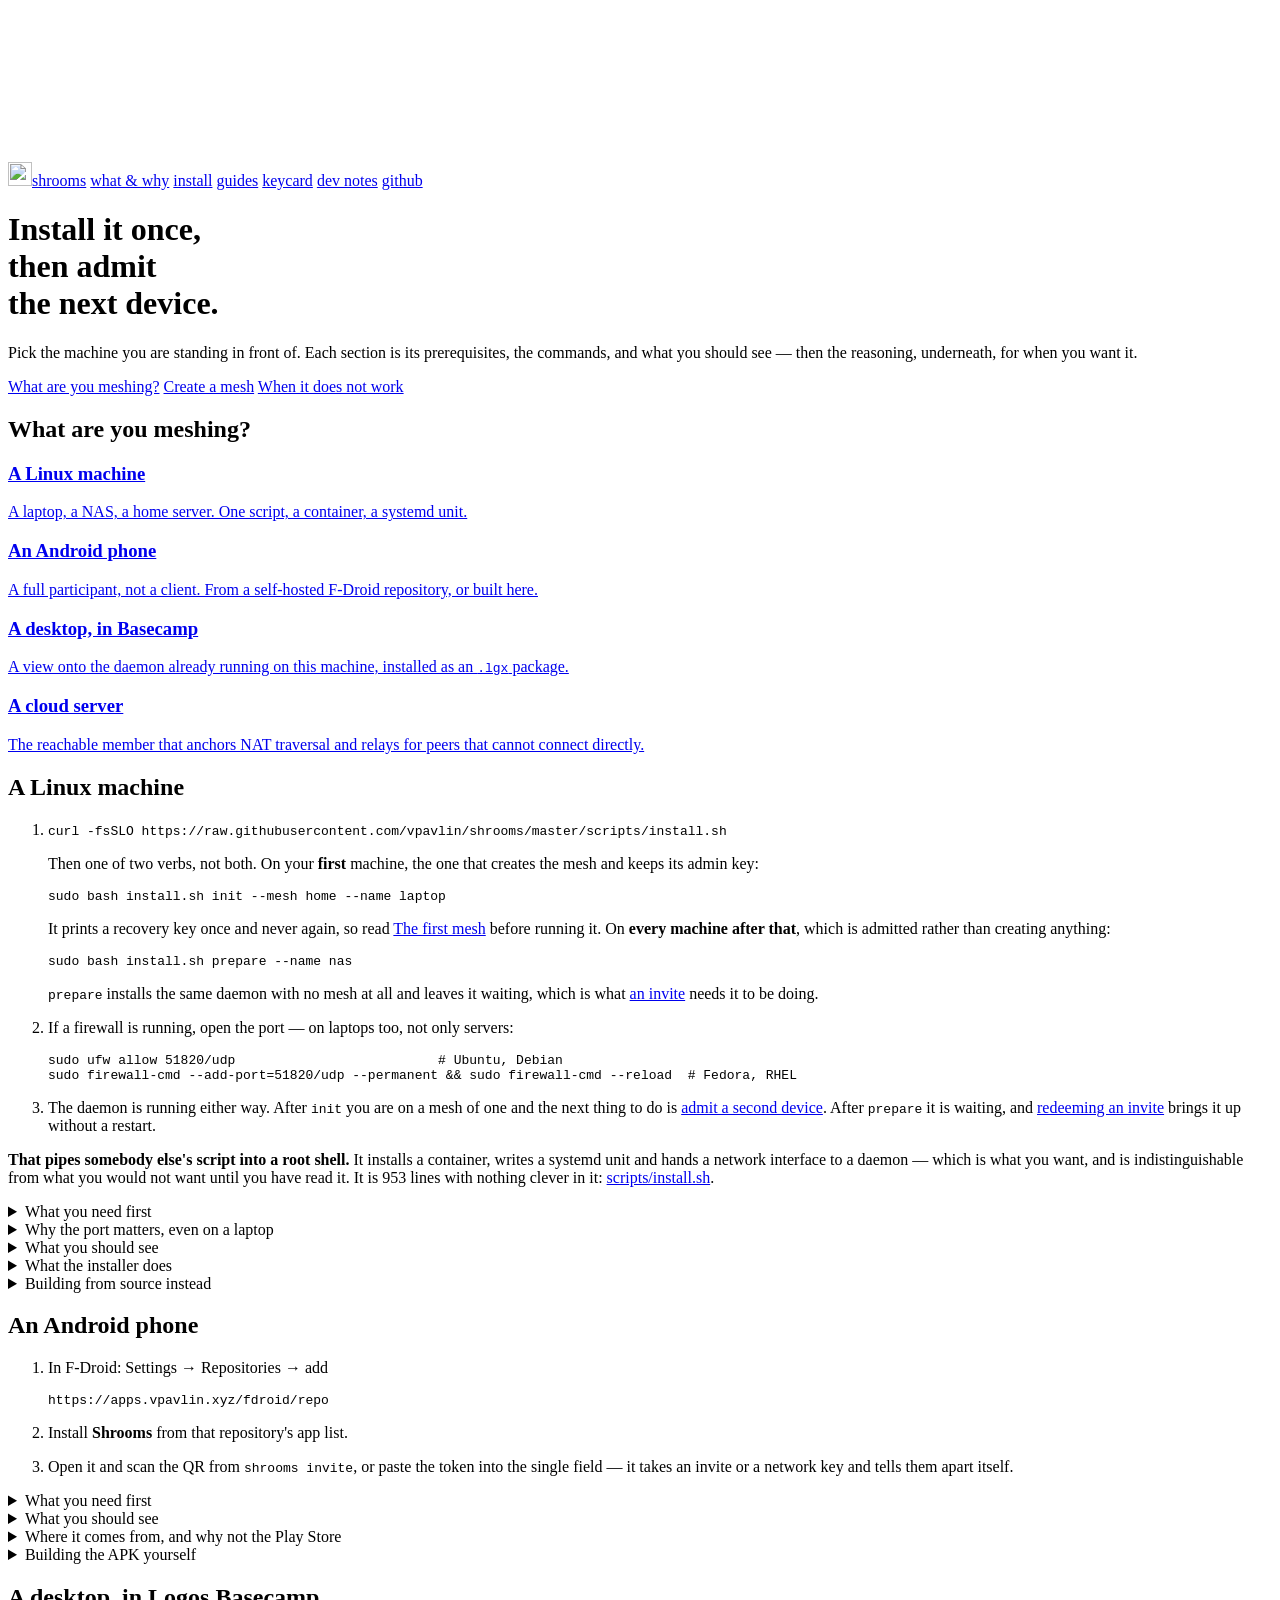
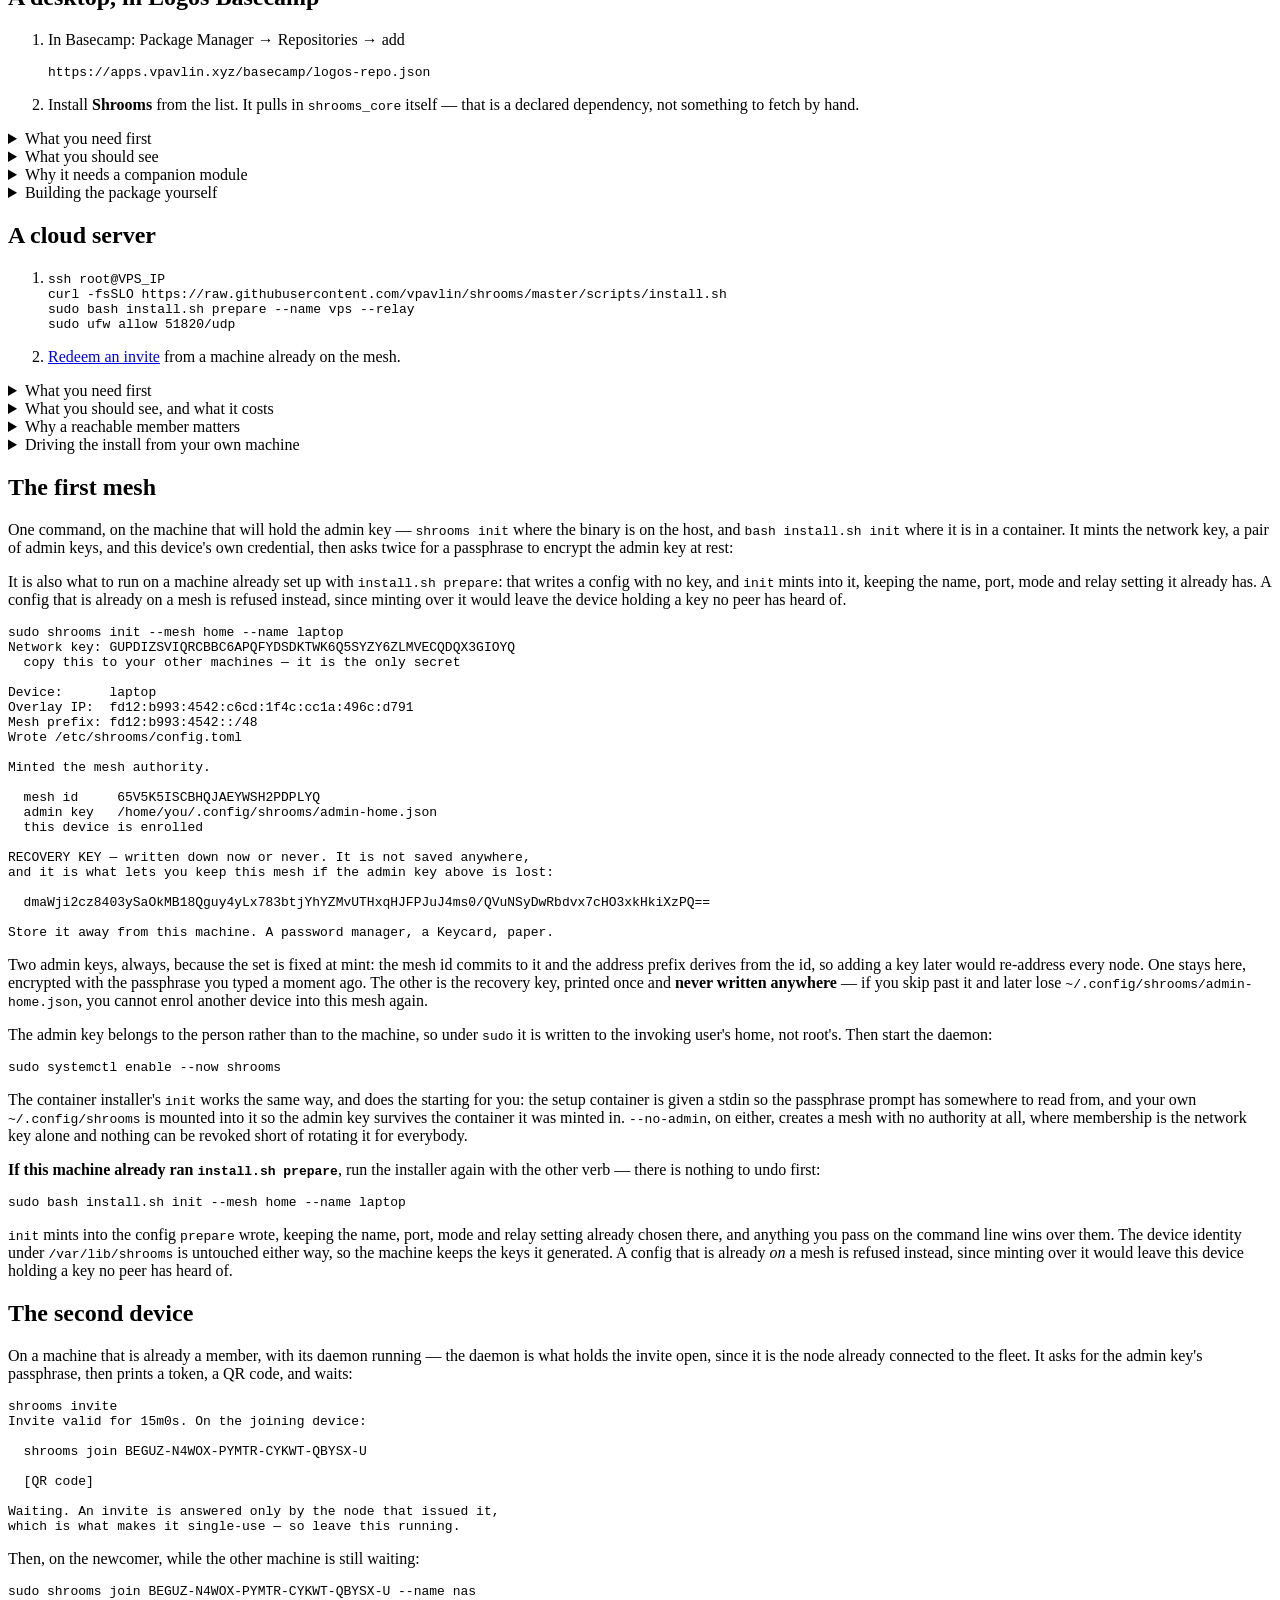
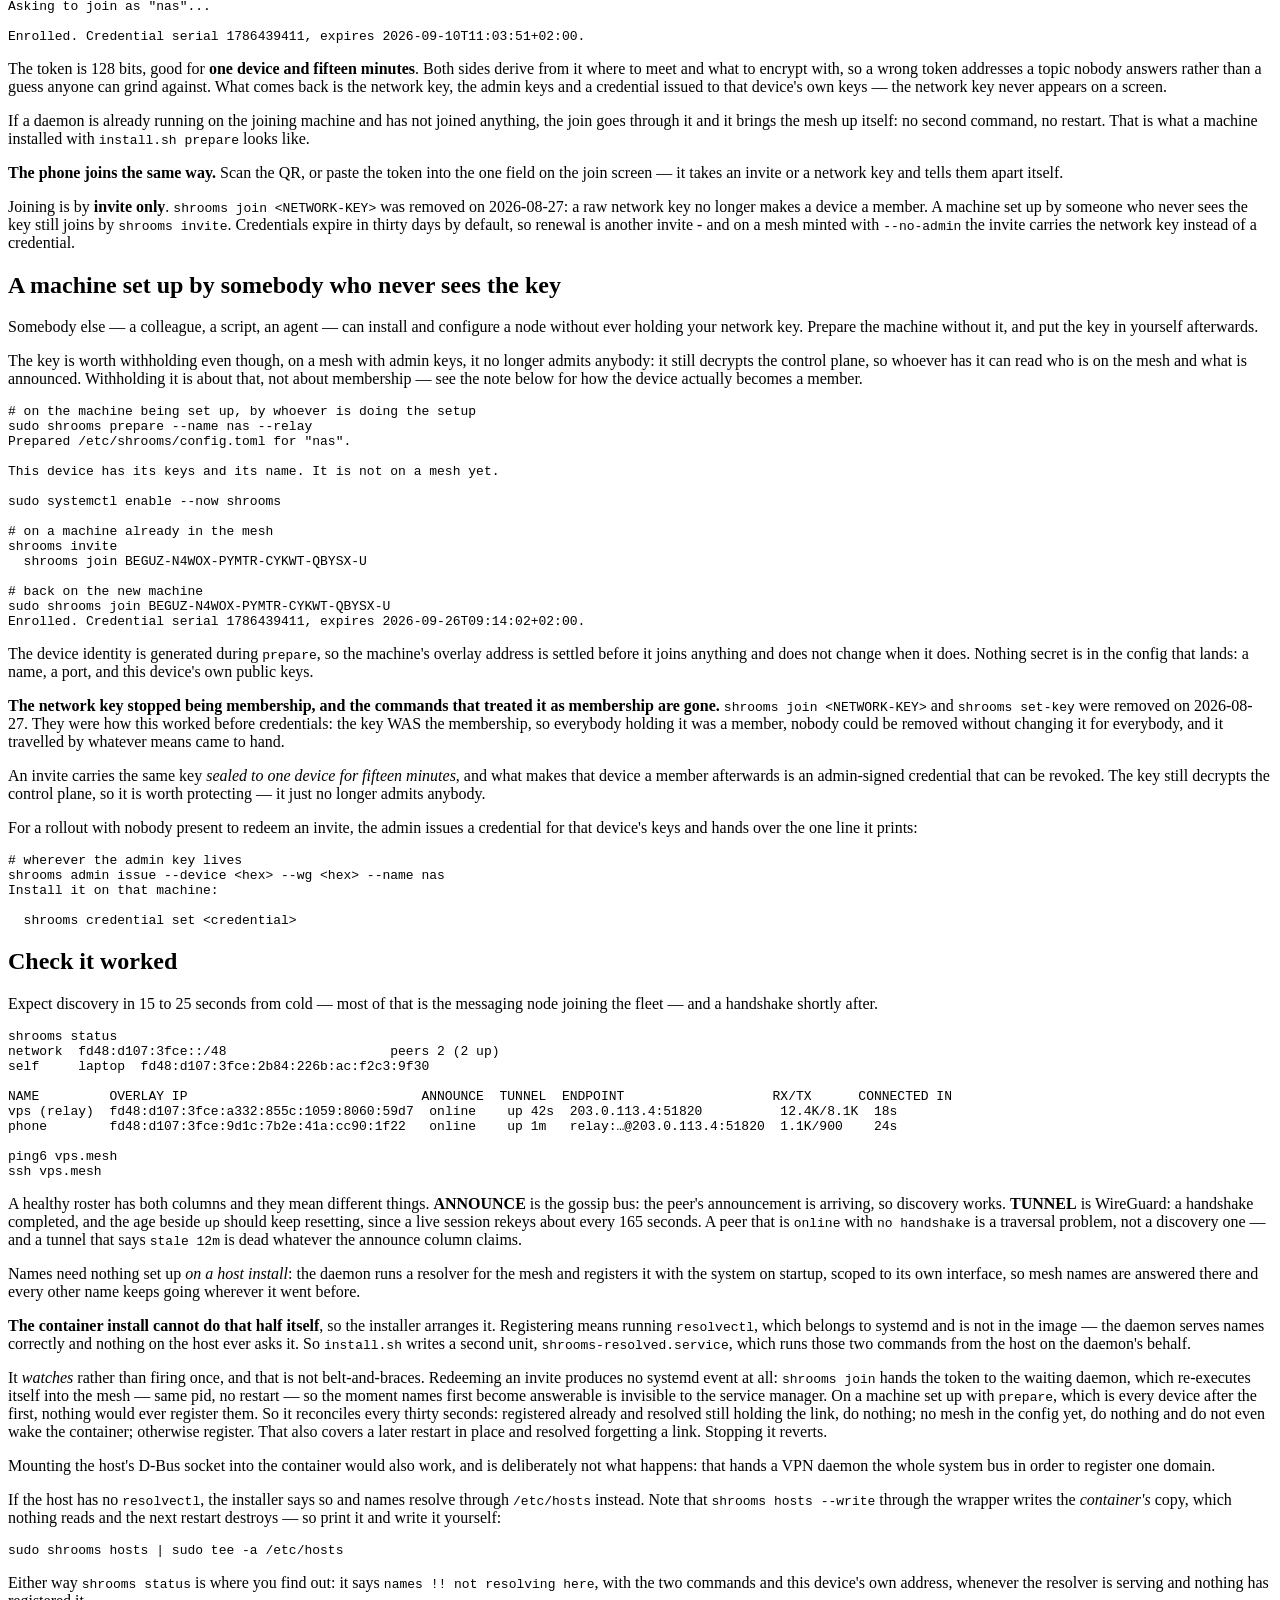
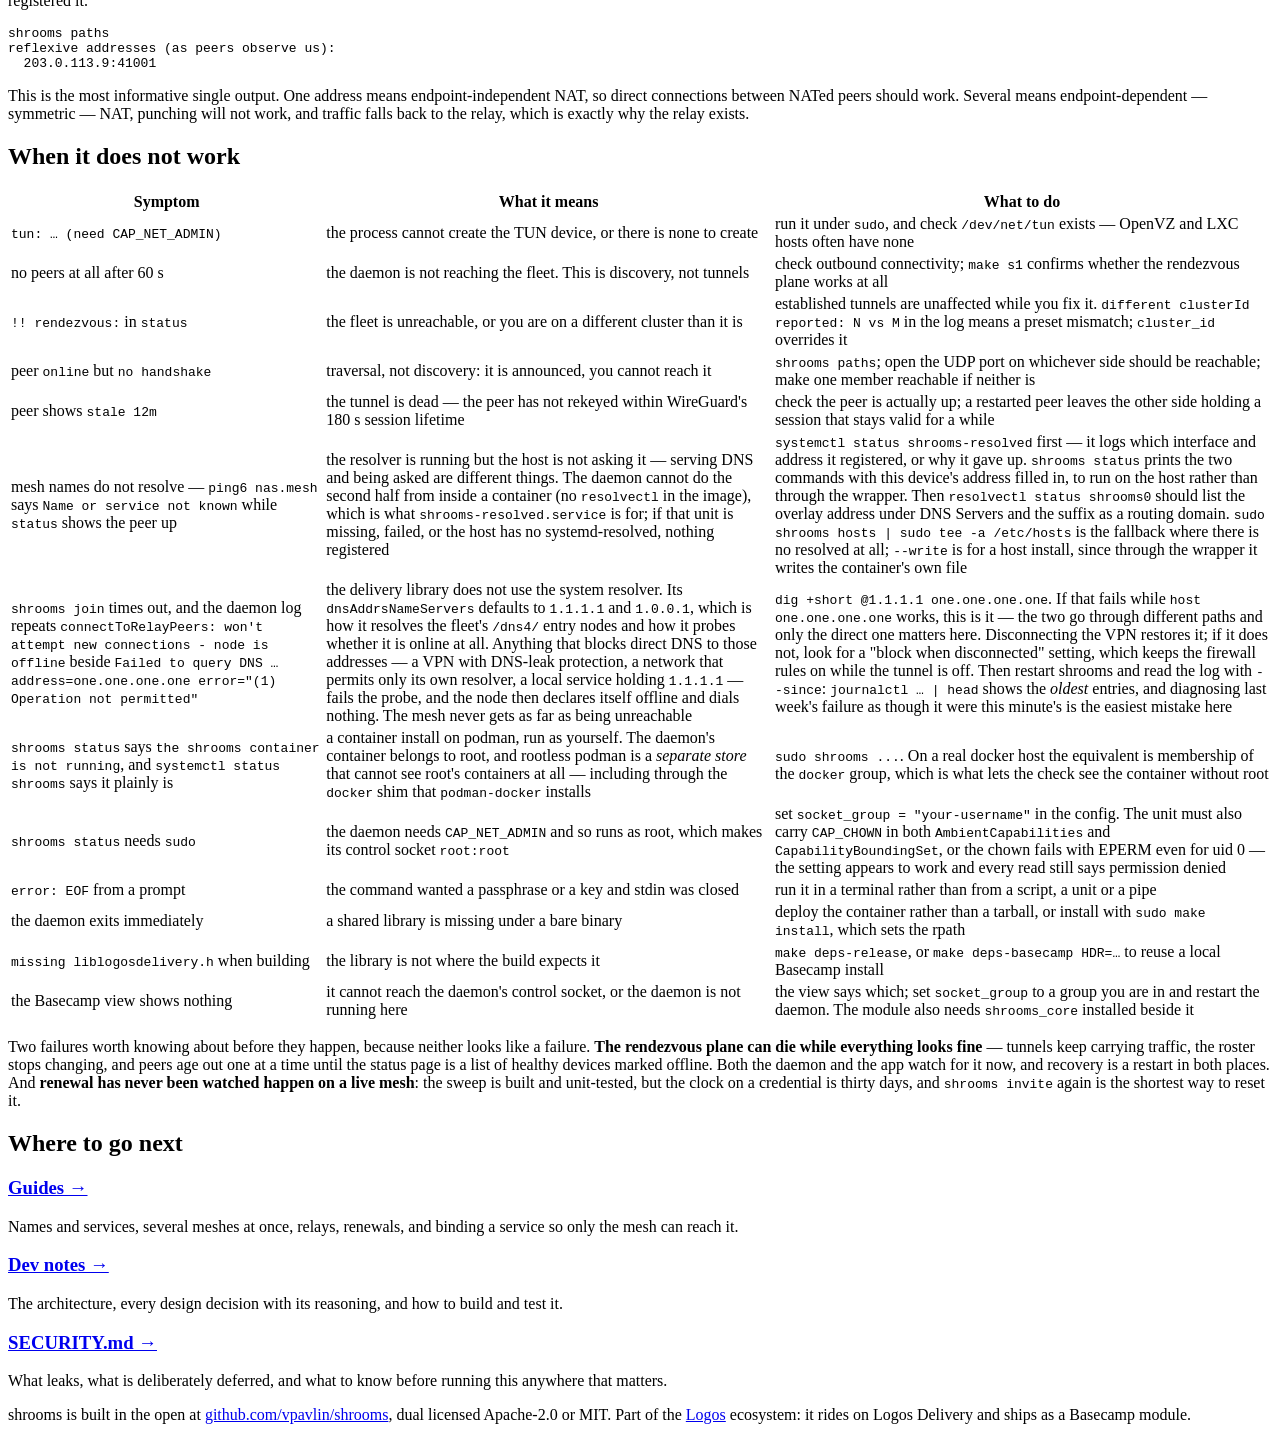
==== commit 96a021bc: "A tablet on "office" could resolve nothing the rest of "office" was called x6 joined office by invit" ====
--- a/site/install.html
+++ b/site/install.html
@@ -77,7 +77,7 @@
     Then one of two verbs, not both. On your <strong>first</strong> machine,
     the one that creates the mesh and keeps its admin key:
 </p>
-<pre><code><span class="cmd">sudo bash install.sh init --name laptop</span></code></pre>
+<pre><code><span class="cmd">sudo bash install.sh init --mesh home --name laptop</span></code></pre>
 <p>
     It prints a recovery key once and never again, so read
     <a href="#first">The first mesh</a> before running it. On
@@ -592,7 +592,7 @@
     has heard of.
 </p>
 
-<pre><code><span class="cmd">sudo shrooms init --name laptop</span>
+<pre><code><span class="cmd">sudo shrooms init --mesh home --name laptop</span>
 <span class="p">Network key: GUPDIZSVIQRCBBC6APQFYDSDKTWK6Q5SYZY6ZLMVECQDQX3GIOYQ</span>
   copy this to your other machines — it is the only secret
 
@@ -604,7 +604,7 @@
 Minted the mesh authority.
 
   mesh id     65V5K5ISCBHQJAEYWSH2PDPLYQ
-  admin key   /home/you/.config/shrooms/admin.json
+  admin key   /home/you/.config/shrooms/admin-home.json
   this device is enrolled
 
 <span class="a">RECOVERY KEY — written down now or never.</span> It is not saved anywhere,
@@ -620,7 +620,7 @@
     later would re-address every node. One stays here, encrypted with the
     passphrase you typed a moment ago. The other is the recovery key, printed once and
     <strong>never written anywhere</strong> — if you skip past it and later lose
-    <code>~/.config/shrooms/admin.json</code>, you cannot enrol another device
+    <code>~/.config/shrooms/admin-home.json</code>, you cannot enrol another device
     into this mesh again.
 </p>
 
@@ -648,7 +648,7 @@
         run the installer again with the other verb — there is nothing to undo
         first:
     </p>
-    <pre><code><span class="cmd">sudo bash install.sh init --name laptop</span></code></pre>
+    <pre><code><span class="cmd">sudo bash install.sh init --mesh home --name laptop</span></code></pre>
     <p>
         <code>init</code> mints into the config <code>prepare</code> wrote,
         keeping the name, port, mode and relay setting already chosen there, and
@@ -711,11 +711,12 @@
 </p>
 
 <p>
-    <code>shrooms join &lt;NETWORK-KEY&gt; --name nas</code> is still there for
-    bootstrapping and recovery, and for a mesh minted with
-    <code>--no-admin</code> that has no credentials to issue. Credentials expire
-    in thirty days by default, and renewal by hand is another
-    <code>shrooms invite</code>.
+    Joining is by <strong>invite only</strong>. <code>shrooms join
+    &lt;NETWORK-KEY&gt;</code> was removed on 2026-08-27: a raw network key no longer makes
+    a device a member. A machine set up by someone who never sees the key still joins by
+    <code>shrooms invite</code>. Credentials expire in thirty days by default, so renewal
+    is another invite - and on a mesh minted with <code>--no-admin</code> the invite
+    carries the network key instead of a credential.
 </p>
 
 <h2 id="prepared">A machine set up by somebody who never sees the key</h2>
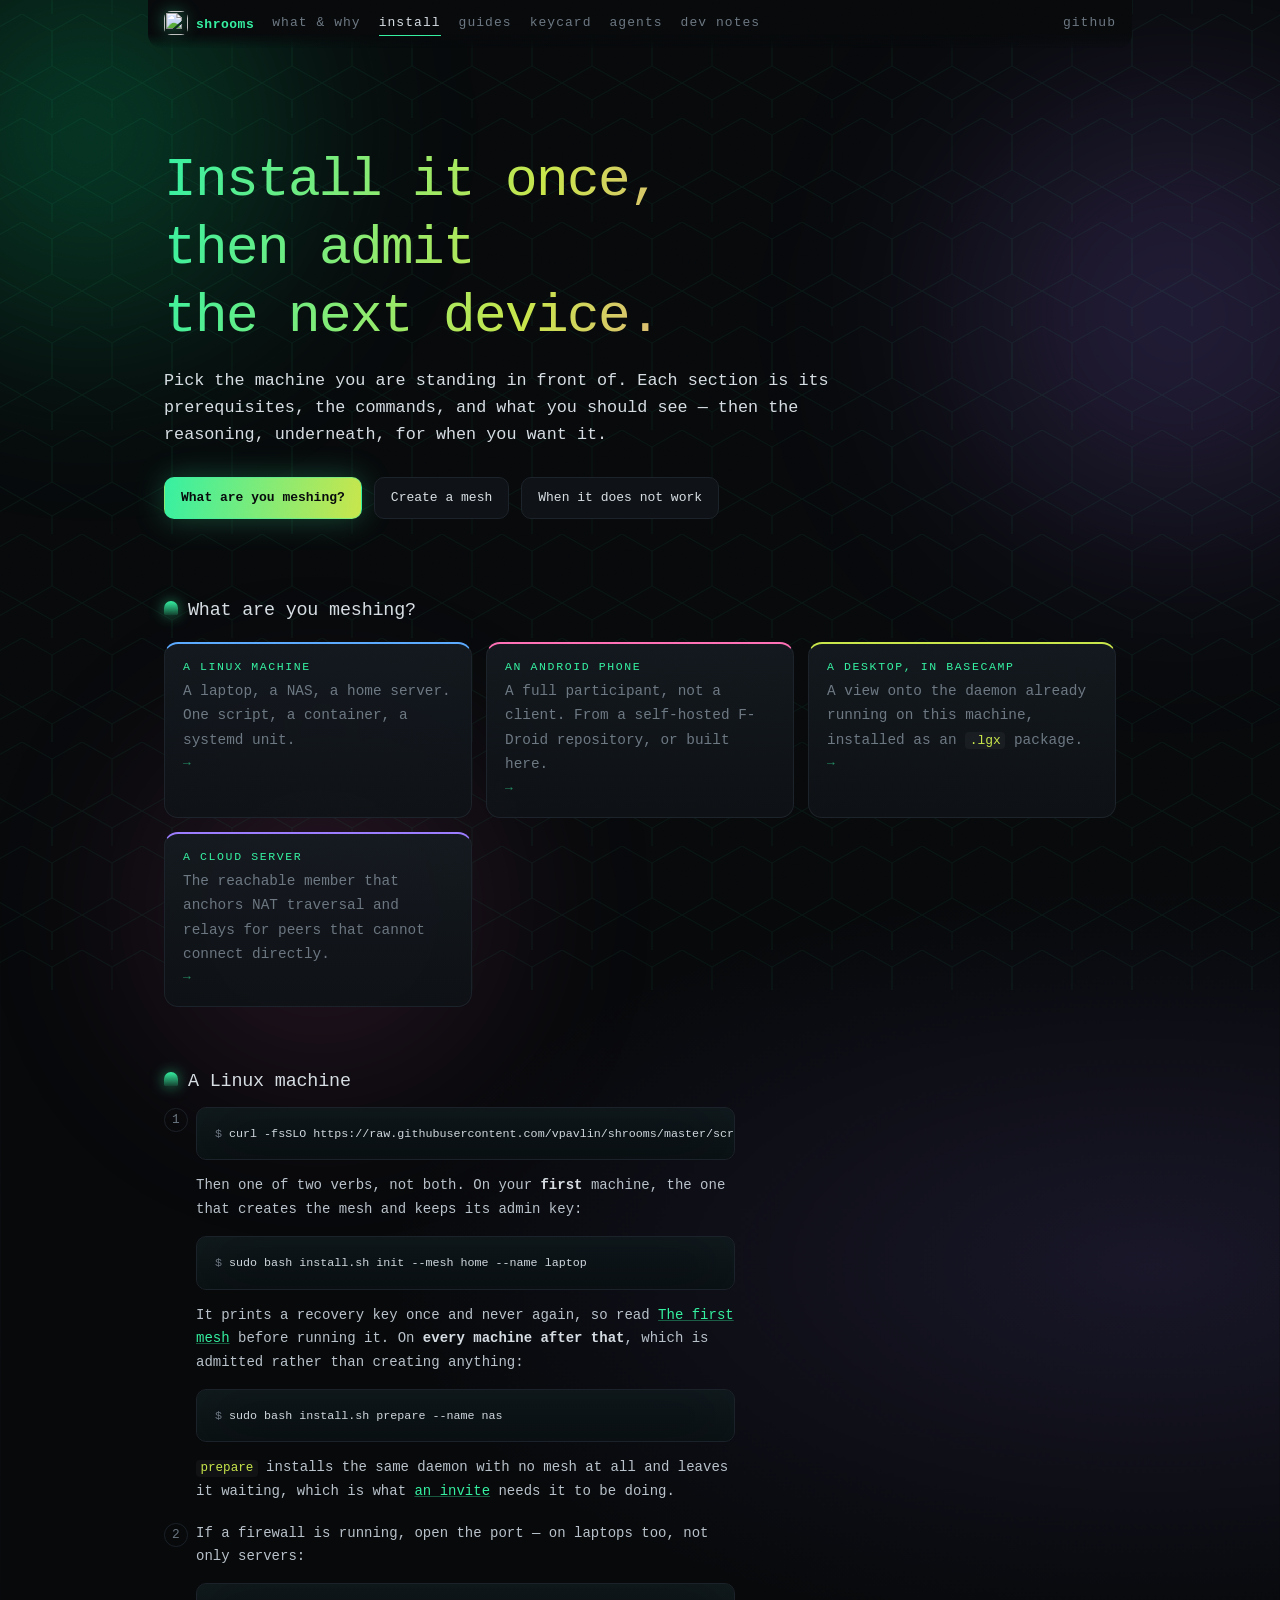
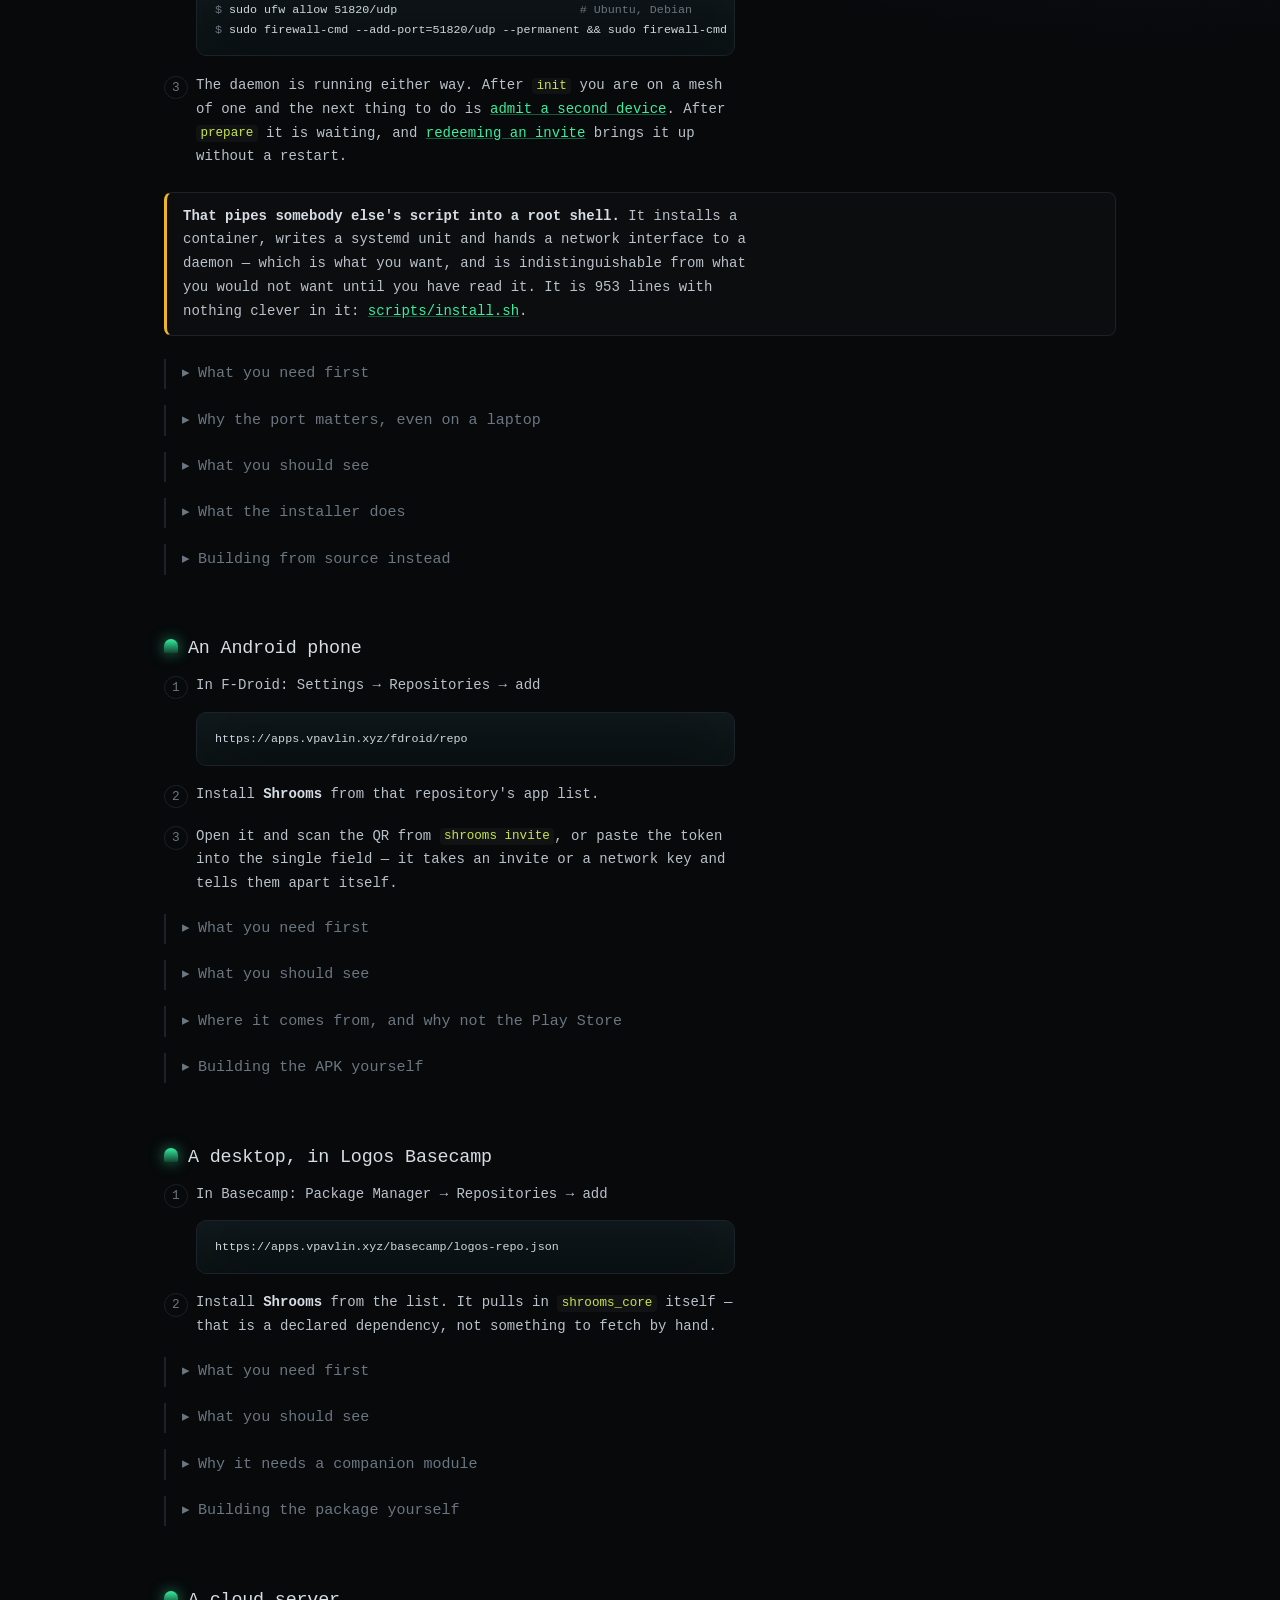
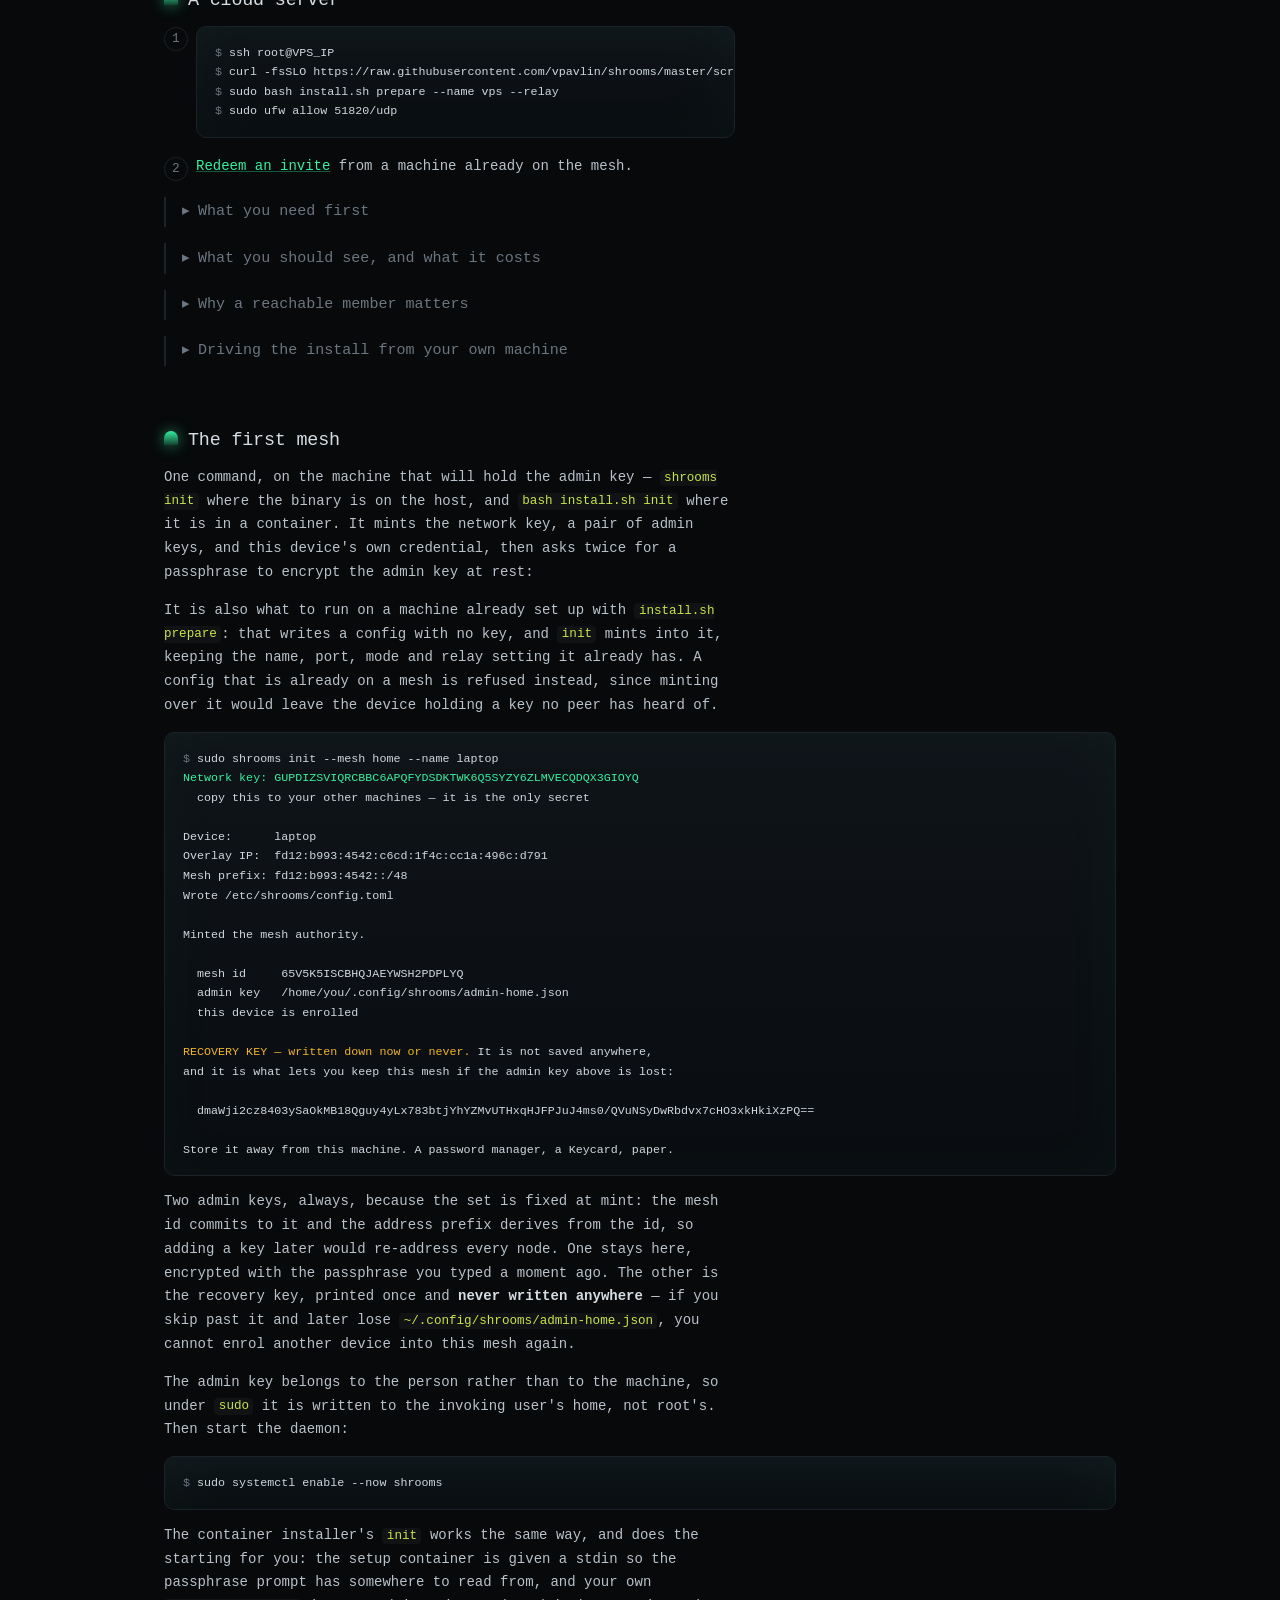
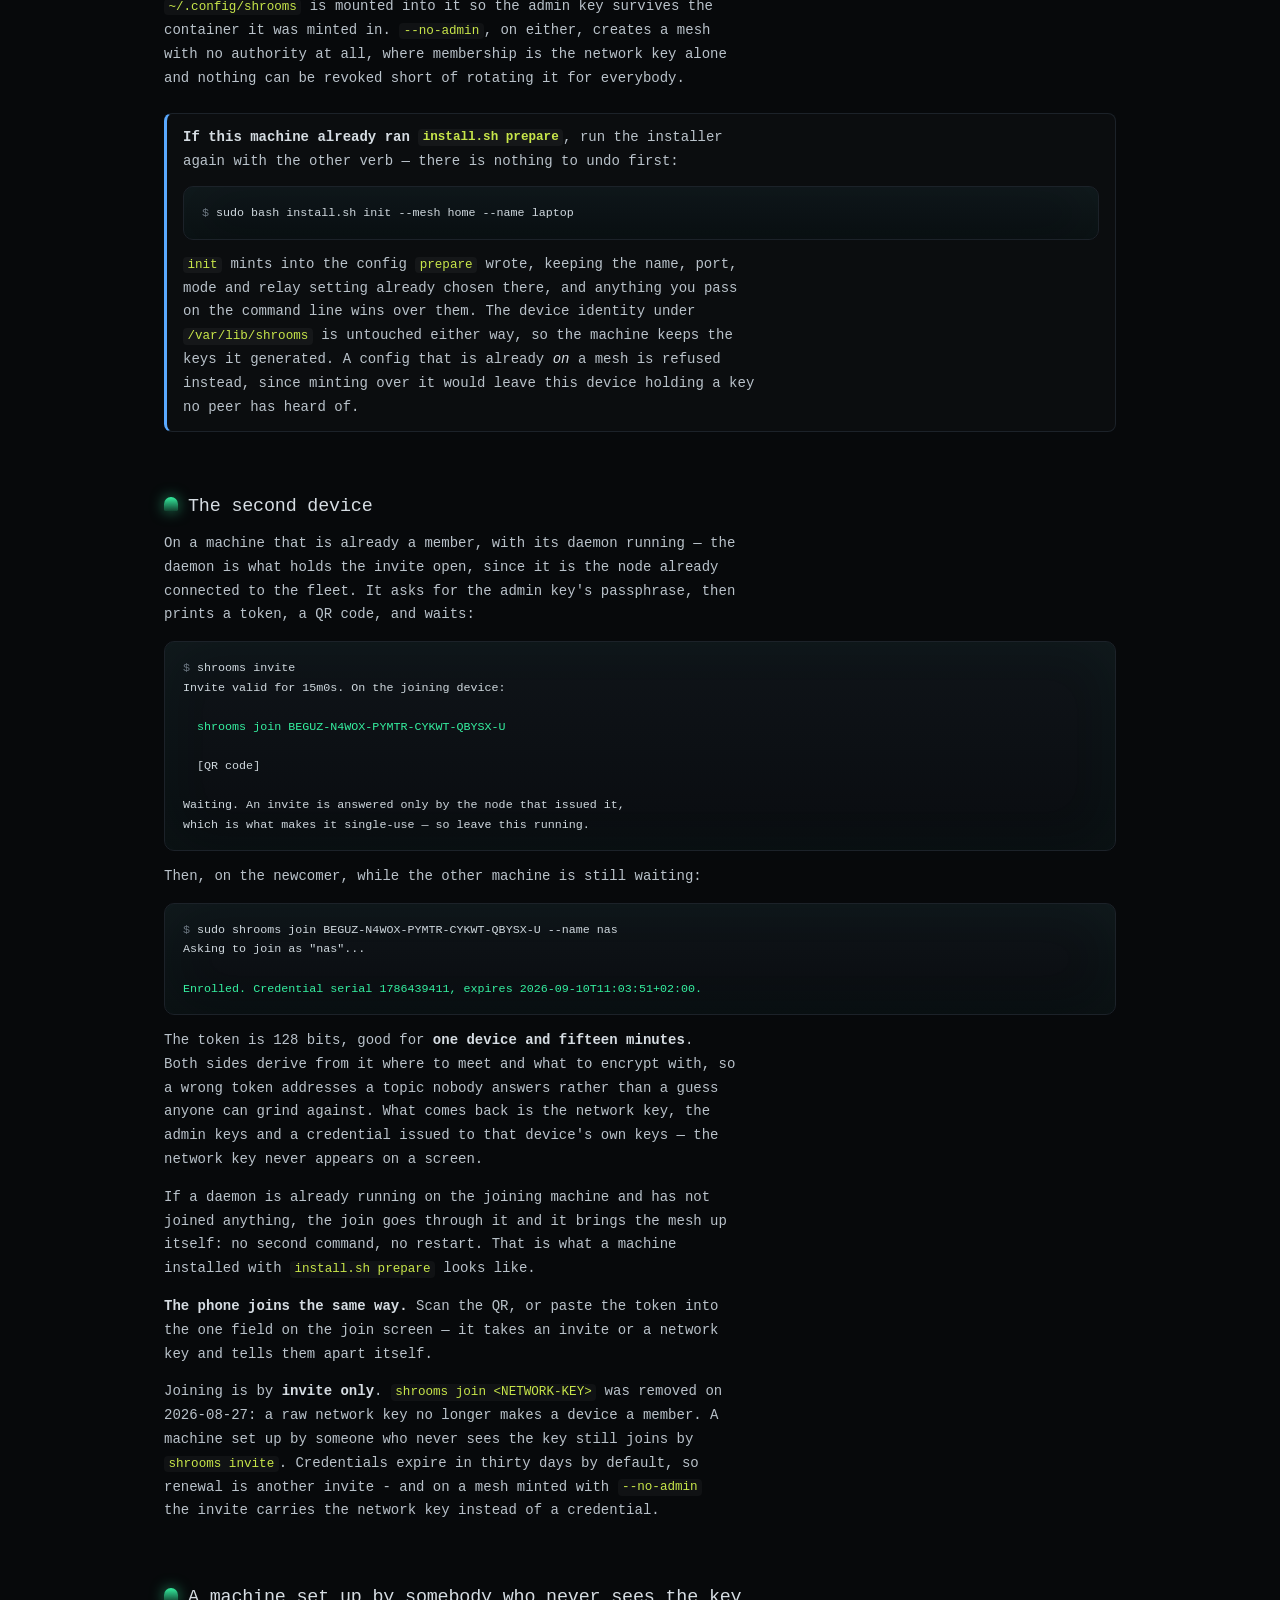
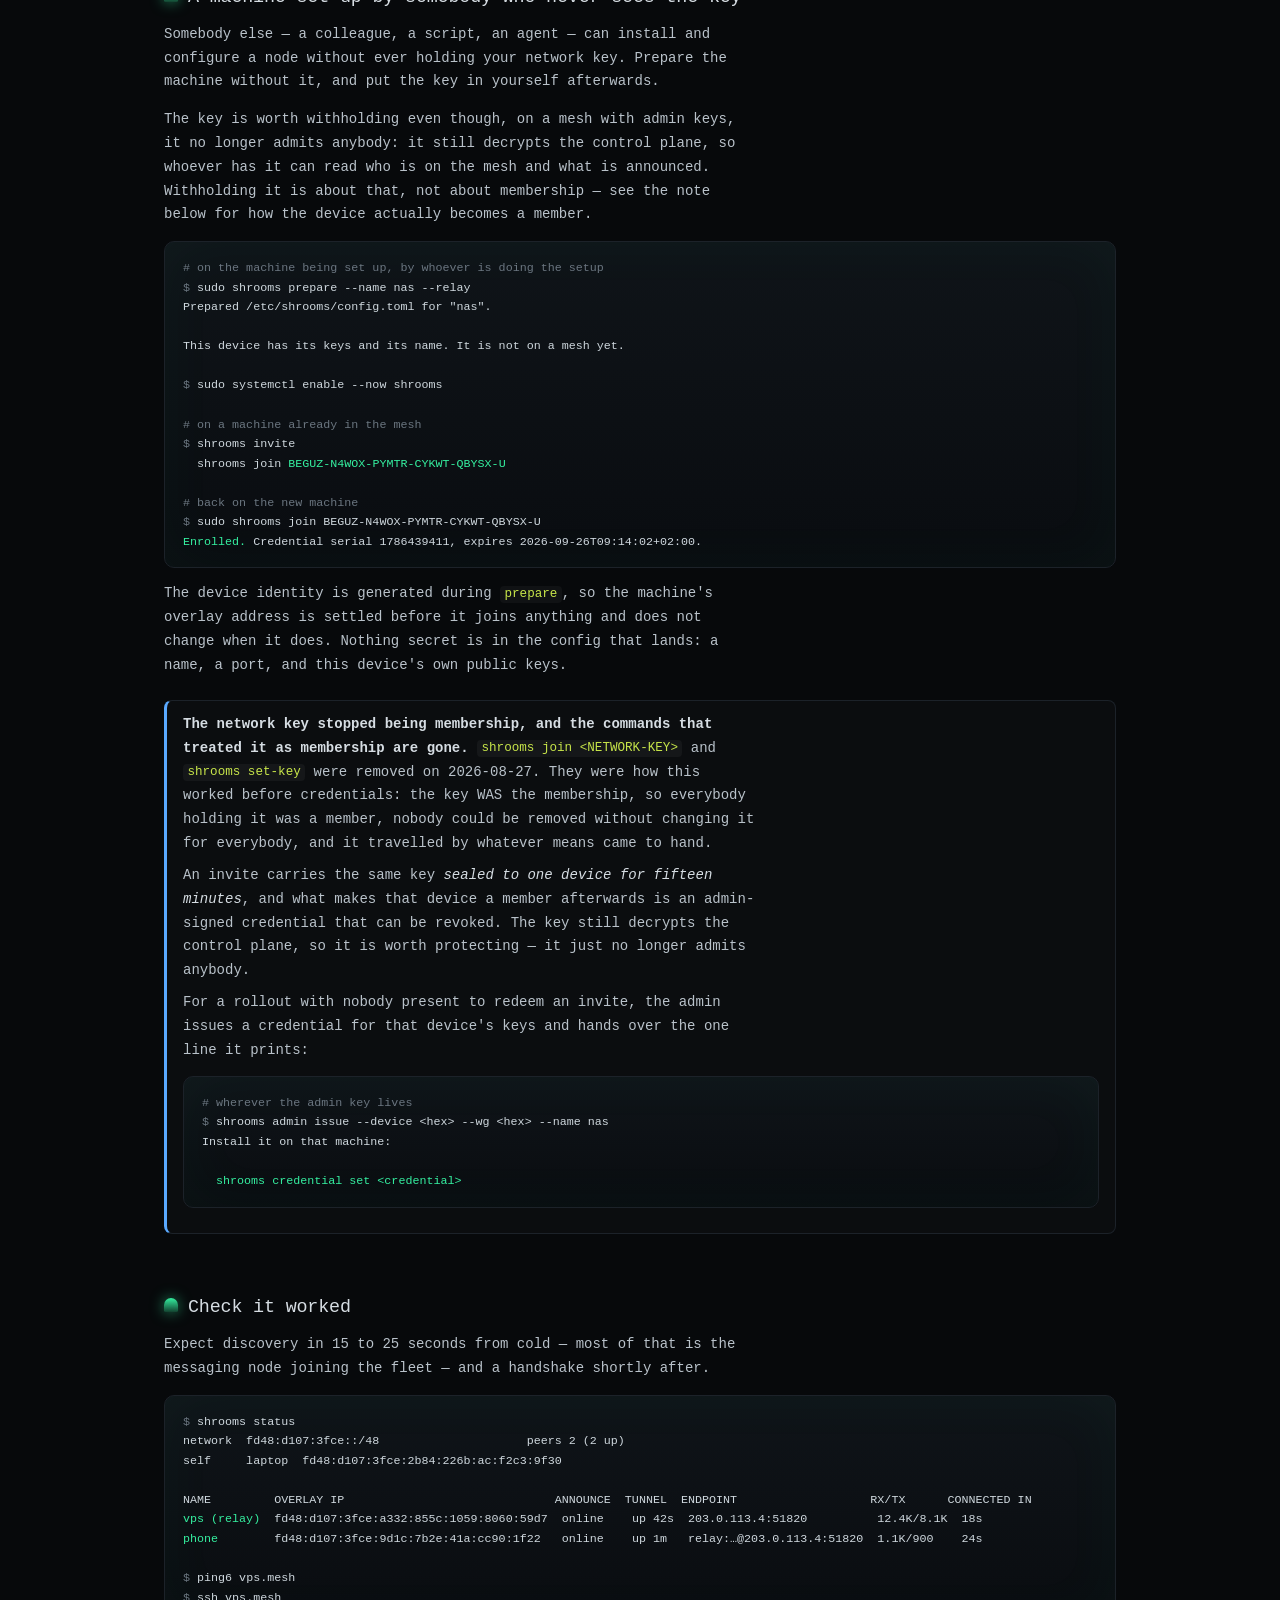
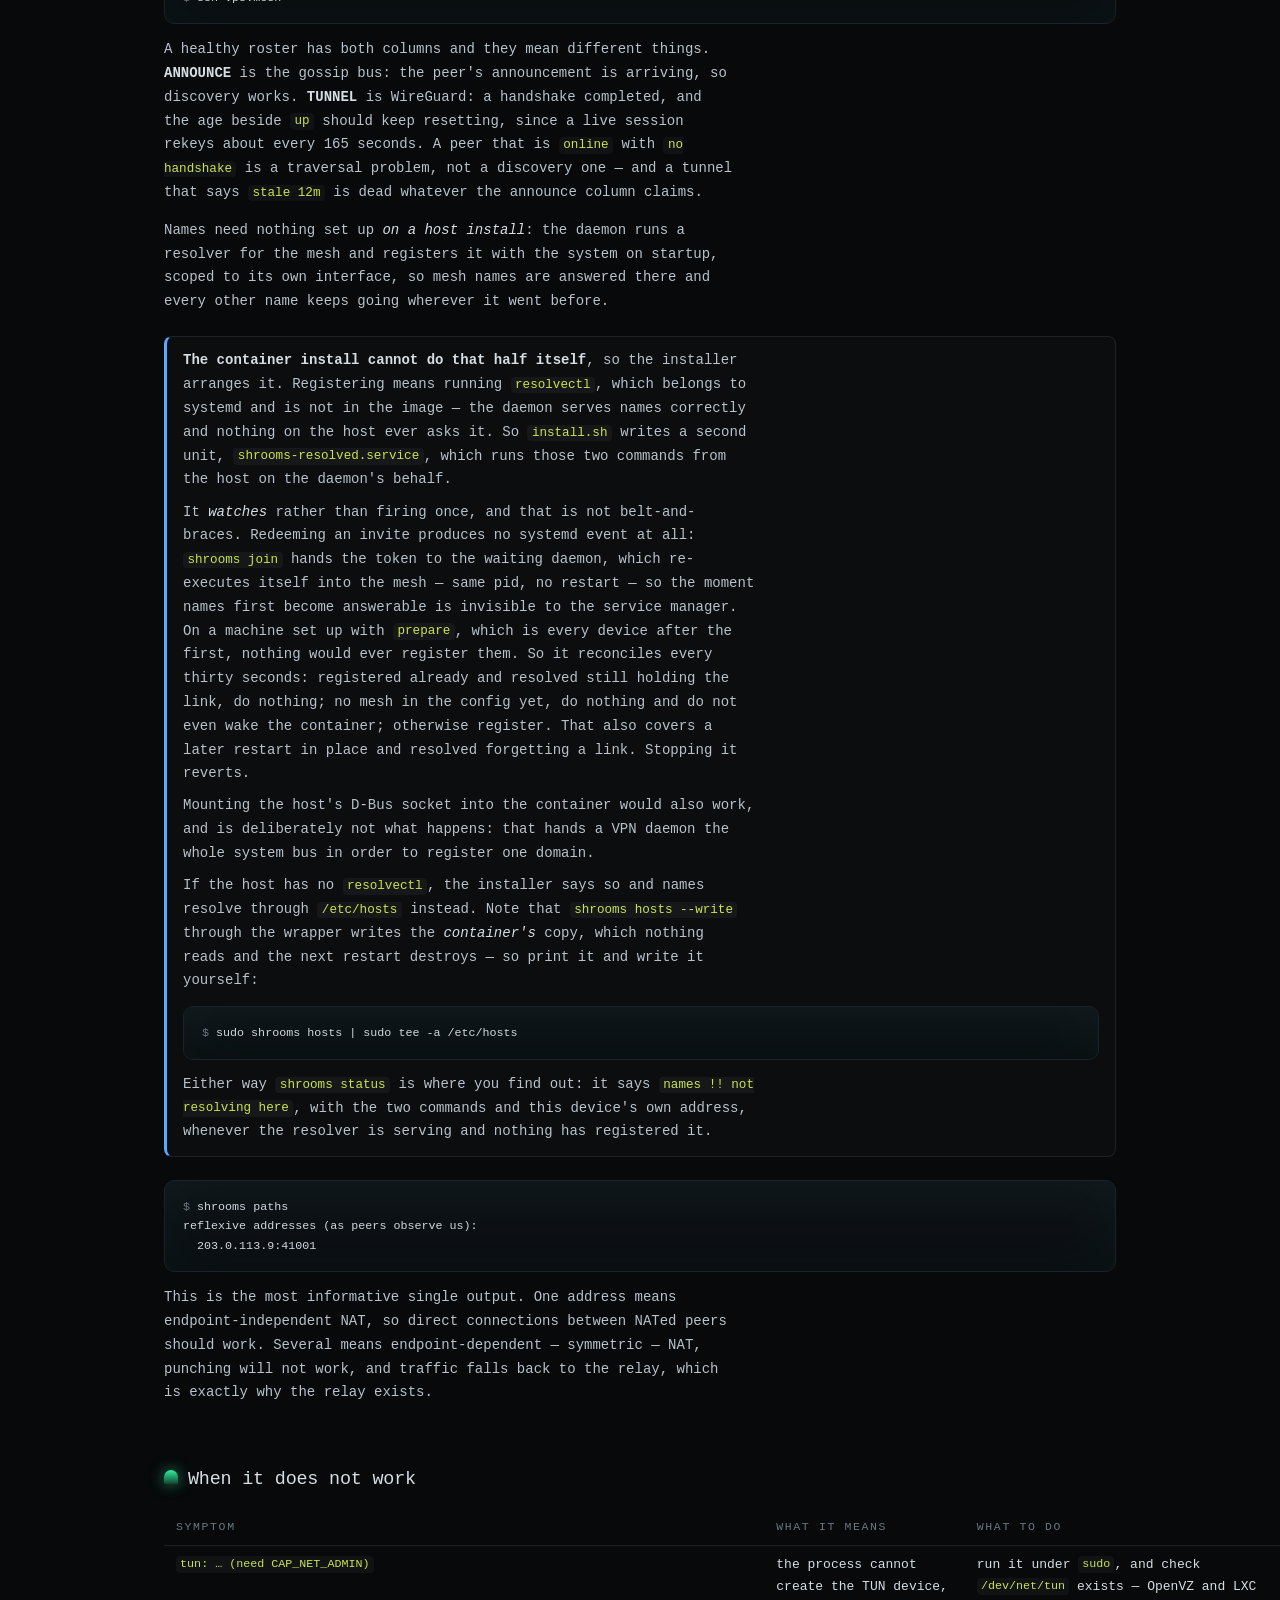
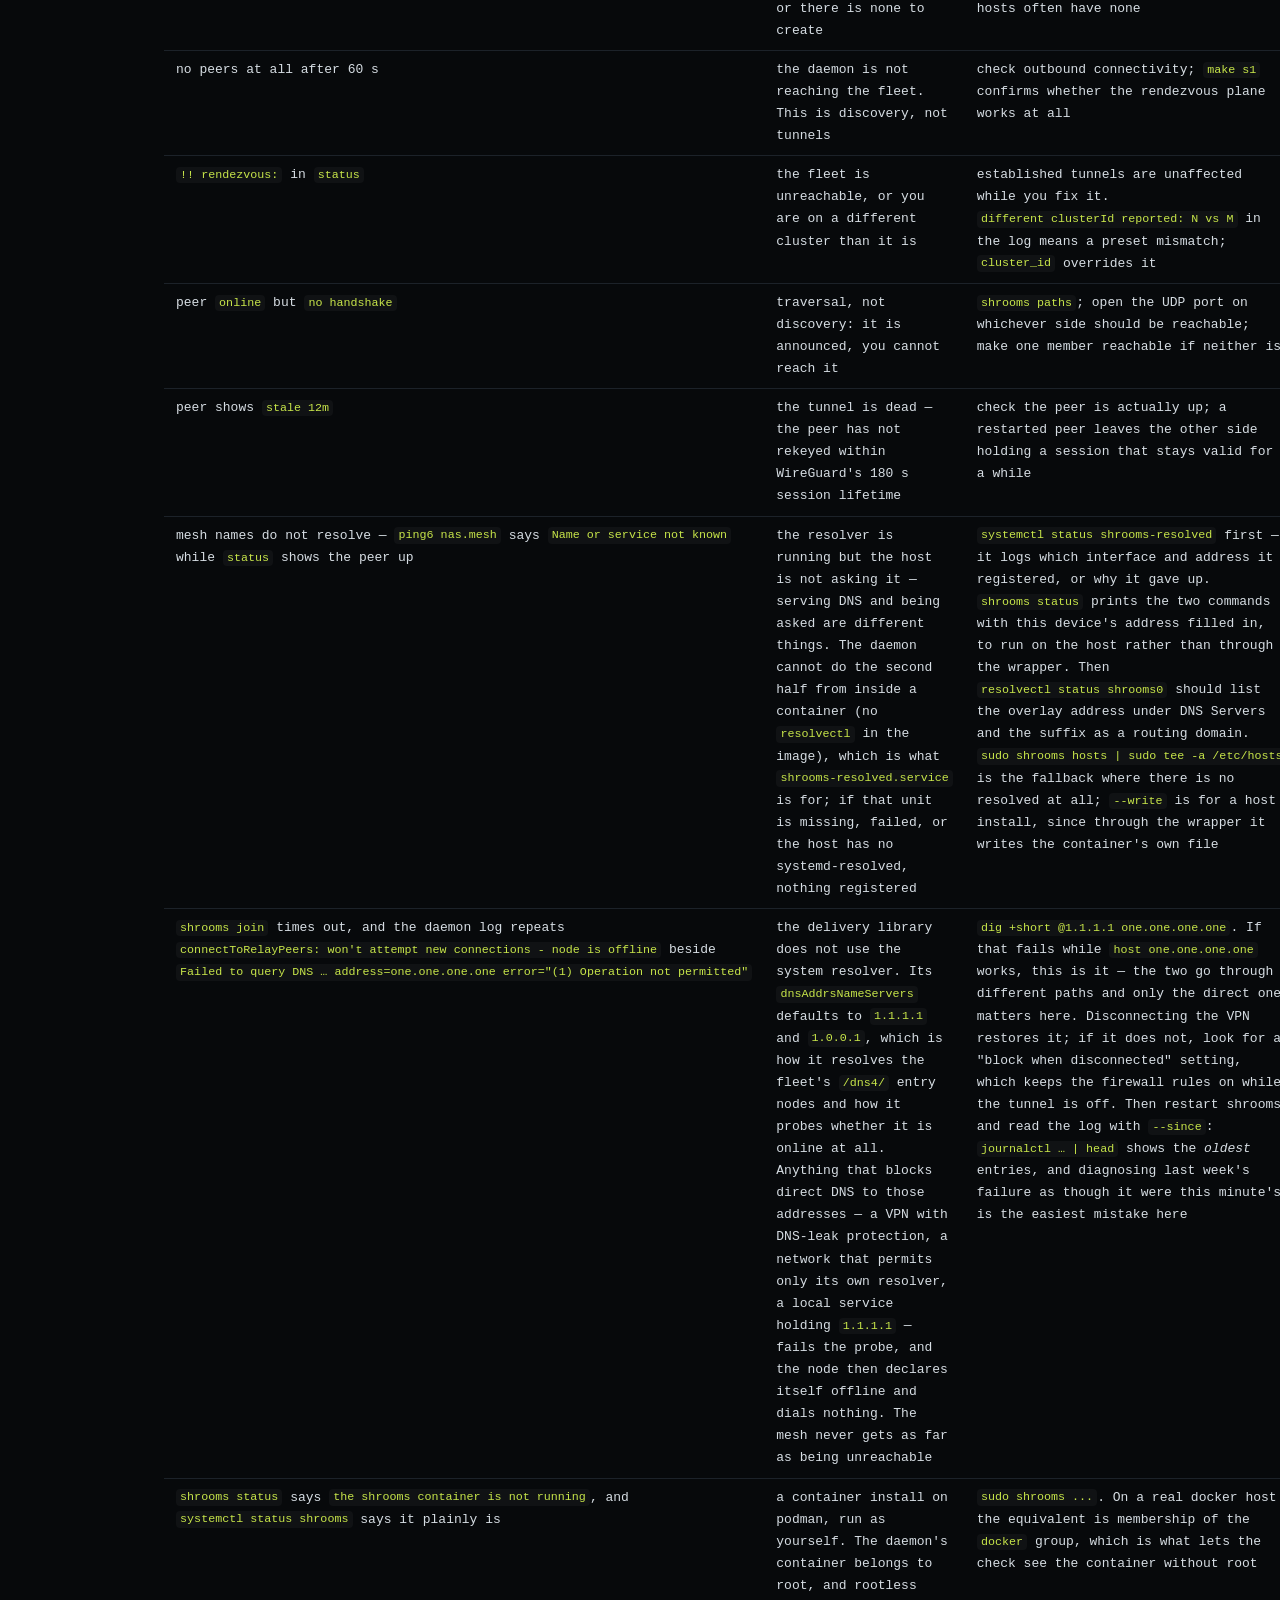
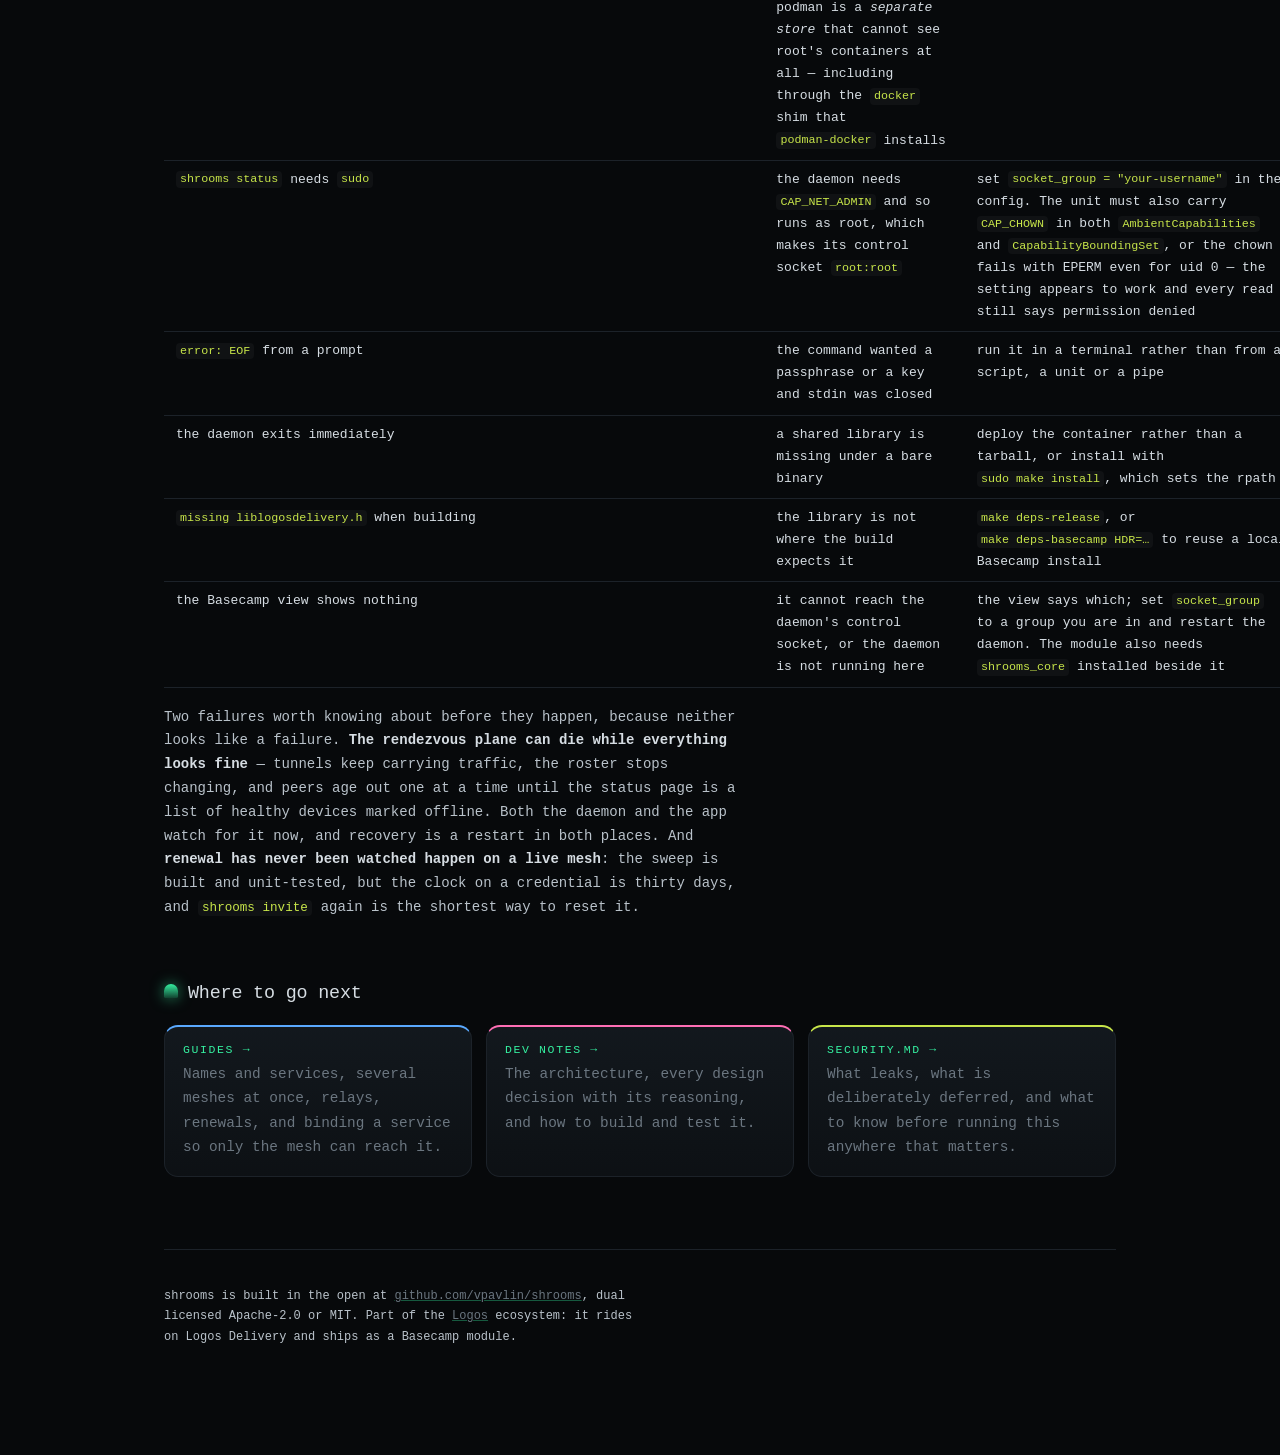
==== commit feec723c: "Site: a page for Shrooms Agents, and a link to it from every page What it does, Claude Code and pi a" ====
--- a/site/install.html
+++ b/site/install.html
@@ -24,6 +24,7 @@
     <a href="install.html" class="here">install</a>
     <a href="guides.html">guides</a>
     <a href="keycard.html">keycard</a>
+    <a href="agents.html">agents</a>
     <a href="dev.html">dev notes</a>
     <span class="spacer"></span>
     <a href="https://github.com/vpavlin/shrooms">github</a>
--- a/site/style.css
+++ b/site/style.css
@@ -0,0 +1,672 @@
+/* shrooms — the same palette as the app, the daemon's status output and the
+   Basecamp view, because a colour that means one thing in one place and
+   something else elsewhere is worse than no colour at all. */
+
+:root {
+    --void: #07090b;
+    --panel: #0e1216;
+    --line: #1c2229;
+    --ash: #6b7680;
+    --bone: #d6dde3;
+
+    --phosphor: #35f0a0;  /* connected, carrying traffic */
+    --amber: #f0b429;     /* reaching, not there yet */
+    --rust: #e05252;      /* failed */
+    --violet: #9a7bff;    /* relayed */
+
+    --sky: #5aa9ff;       /* mesh tints: never a status colour */
+    --blossom: #ff6fb5;
+    --chartreuse: #c8e64a;
+
+    --mono: ui-monospace, "SF Mono", "JetBrains Mono", Menlo, Consolas, monospace;
+    --measure: 68ch;
+}
+
+* { box-sizing: border-box; }
+
+/* --- the psychedelia ---------------------------------------------------
+   Loud in the chrome, calm under the words. Everything here sits behind a
+   page that owns its own background: colour and motion carry the character,
+   contrast is left alone, because this is documentation and somebody has to
+   be able to read it at two in the morning while their mesh is down. */
+
+@keyframes drift-a {
+    0%   { transform: translate3d(-12vw, -8vh, 0) scale(1); }
+    50%  { transform: translate3d(14vw, 10vh, 0) scale(1.25); }
+    100% { transform: translate3d(-12vw, -8vh, 0) scale(1); }
+}
+@keyframes drift-b {
+    0%   { transform: translate3d(18vw, 12vh, 0) scale(1.15); }
+    50%  { transform: translate3d(-10vw, -14vh, 0) scale(0.9); }
+    100% { transform: translate3d(18vw, 12vh, 0) scale(1.15); }
+}
+@keyframes spin-slow { to { transform: rotate(360deg); } }
+@keyframes hue { to { filter: hue-rotate(360deg); } }
+@keyframes shimmer { to { background-position: 200% center; } }
+@keyframes breathe { 50% { opacity: 0.85; transform: scale(1.03); } }
+
+/* Aurora: three blurred blobs of colour, drifting on periods that never
+   coincide, so the background never repeats a frame you have already seen. */
+.aurora {
+    position: fixed;
+    inset: -20vh -20vw;
+    z-index: 0;
+    pointer-events: none;
+    filter: blur(90px) saturate(140%);
+    opacity: 0.5;
+}
+
+.aurora i {
+    position: absolute;
+    display: block;
+    border-radius: 50%;
+    mix-blend-mode: screen;
+}
+
+.aurora i:nth-child(1) {
+    width: 46vw; height: 46vw; left: 4vw; top: 2vh;
+    background: radial-gradient(circle, rgba(53,240,160,0.55), transparent 68%);
+    animation: drift-a 41s ease-in-out infinite;
+}
+.aurora i:nth-child(2) {
+    width: 52vw; height: 52vw; right: 2vw; top: 18vh;
+    background: radial-gradient(circle, rgba(154,123,255,0.5), transparent 68%);
+    animation: drift-b 57s ease-in-out infinite;
+}
+.aurora i:nth-child(3) {
+    width: 38vw; height: 38vw; left: 26vw; bottom: -8vh;
+    background: radial-gradient(circle, rgba(255,111,181,0.4), transparent 68%);
+    animation: drift-a 73s ease-in-out infinite reverse;
+}
+
+/* A lattice, very faint, breathing.
+   Of the four shapes people reliably report on psilocybin — Klüver called them
+   form constants: lattices and honeycombs, tunnels, spirals, cobwebs — the
+   honeycomb is the one that belongs here anyway, because it is also what a
+   mesh looks like drawn flat. So this is not a costume: it is the same figure
+   the graph draws, at one twentieth of the contrast, slowly breathing. */
+.lattice {
+    position: fixed;
+    inset: -10vh -10vw;
+    z-index: 0;
+    pointer-events: none;
+    opacity: 0.055;
+    background-image: url("data:image/svg+xml,%3Csvg xmlns='http://www.w3.org/2000/svg' width='120' height='104' viewBox='0 0 120 104'%3E%3Cg fill='none' stroke='%2335F0A0' stroke-width='1.2'%3E%3Cpath d='M30 0 L0 17 L0 52 L30 69 L60 52 L60 17 Z'/%3E%3Cpath d='M90 0 L60 17 L60 52 L90 69 L120 52 L120 17 Z'/%3E%3Cpath d='M30 69 L0 86 L0 121 L30 138 L60 121 L60 86 Z'/%3E%3Cpath d='M90 69 L60 86 L60 121 L90 138 L120 121 L120 86 Z'/%3E%3C/g%3E%3C/svg%3E");
+    animation: swell 27s ease-in-out infinite;
+}
+
+/* Surfaces that breathe rather than sit still is the other thing people
+   describe — walls and floors undulating gently. A one-per-cent scale is
+   enough to suggest it and small enough that nobody trying to read has to
+   fight it. */
+@keyframes swell {
+    50% { transform: scale(1.035) translateY(-8px); opacity: 0.085; }
+}
+
+/* Grain, so the gradients have a surface instead of banding across a wide
+   screen. An SVG turbulence rather than an image: no request, no asset. */
+.grain {
+    position: fixed;
+    inset: 0;
+    z-index: 3;
+    pointer-events: none;
+    opacity: 0.16;
+    mix-blend-mode: overlay;
+    background-image: url("data:image/svg+xml,%3Csvg xmlns='http://www.w3.org/2000/svg' width='140' height='140'%3E%3Cfilter id='n'%3E%3CfeTurbulence type='fractalNoise' baseFrequency='0.85' numOctaves='3'/%3E%3C/filter%3E%3Crect width='140' height='140' filter='url(%23n)' opacity='0.5'/%3E%3C/svg%3E");
+}
+
+html { scroll-behavior: smooth; }
+
+/* The type is the app's, not a web designer's idea of it (Theme.kt):
+   monospace throughout, because addresses and keys are read character by
+   character and a proportional font makes fd3b and fd8b look alike; a large
+   title in Light with negative tracking; and section labels that are small,
+   uppercase and widely tracked rather than big and bold. The app looks the way
+   it does because of that contrast — one quiet large thing, one quiet small
+   thing — and the first version of this site threw it away for ordinary web
+   headings. */
+
+body {
+    margin: 0;
+    /* A wash under the aurora, so the dark is never flat black. */
+    background:
+        radial-gradient(120vw 80vh at 15% -10%, rgba(53,240,160,0.10), transparent 60%),
+        radial-gradient(100vw 70vh at 90% 10%, rgba(154,123,255,0.12), transparent 60%),
+        radial-gradient(90vw 60vh at 50% 110%, rgba(255,111,181,0.08), transparent 60%),
+        var(--void);
+    color: var(--bone);
+    font-family: var(--mono);
+    font-size: 14px;
+    line-height: 1.7;
+    -webkit-font-smoothing: antialiased;
+}
+
+/* --- the canvas behind everything ------------------------------------- */
+
+#field {
+    position: fixed;
+    inset: 0;
+    z-index: 0;
+    /* Decoration, and decoration must never eat a click. */
+    pointer-events: none;
+}
+
+.page {
+    position: relative;
+    z-index: 1;
+    max-width: 1000px;
+    margin: 0 auto;
+    padding: 0 24px 96px;
+}
+
+/* --- masthead ---------------------------------------------------------- */
+
+nav {
+    letter-spacing: 0.08em;
+    text-transform: lowercase;
+    backdrop-filter: blur(10px);
+    position: sticky;
+    top: 0;
+    z-index: 2;
+    display: flex;
+    align-items: center;
+    gap: 18px;
+    flex-wrap: wrap;
+
+    /* Padded on the sides, and pulled out by the same amount, so the bar's
+       blurred backdrop still spans the column while the mark and the last link
+       are not touching its edges. Without the negative margin the bar would
+       simply be narrower than the text under it, which looks like a mistake
+       from the other direction. */
+    padding: 12px 16px;
+    margin: 0 -16px;
+    border-radius: 0 0 14px 14px;
+
+    background: linear-gradient(var(--void) 70%, transparent);
+    font-size: 13px;
+}
+
+nav .mark {
+    display: inline-flex;
+    align-items: center;
+    gap: 8px;
+    color: var(--phosphor);
+    font-weight: 700;
+    letter-spacing: 0.04em;
+    text-decoration: none;
+
+    /* Three things, all of which move the word off the mark's centre by a
+       pixel or two, which is exactly enough to look wrong:
+       line-height, because the default leaves the glyphs sitting high in a
+       taller line box; the bottom border every other nav link has, inherited
+       from `nav a` below and cancelled here; and the padding that would come
+       with it. */
+    line-height: 1;
+    border-bottom: 0;
+    padding-bottom: 0;
+}
+
+.nav-logo {
+    /* Block, so it is not also an inline box with a baseline of its own — the
+       usual reason an image beside text sits low even inside a centred flex
+       row. */
+    display: block;
+    flex: none;
+    width: 24px;
+    height: 24px;
+    border-radius: 7px;
+
+    /* The drawing sits low inside its square: the cap starts around a quarter
+       of the way down and the stem runs almost to the bottom edge, so its
+       optical centre is below its geometric one. Aligning the boxes therefore
+       reads as the word sitting high. A pixel back up costs nothing and fixes
+       what the eye actually sees. */
+    position: relative;
+    top: -1px;
+
+    /* A little of the hero's glow, so the masthead is recognisably the same
+       object rather than a shrunken copy of it. */
+    filter: drop-shadow(0 0 8px rgba(53, 240, 160, 0.45));
+}
+
+nav a {
+    color: var(--ash);
+    text-decoration: none;
+    border-bottom: 1px solid transparent;
+}
+
+nav a:hover { color: var(--bone); border-bottom-color: var(--line); }
+nav a.here { color: var(--bone); border-bottom-color: var(--phosphor); }
+nav .spacer { flex: 1 1 auto; }
+
+/* --- type -------------------------------------------------------------- */
+
+h1, h2, h3 { line-height: 1.25; }
+
+h1 {
+    font-size: clamp(2.1rem, 6vw, 3.4rem);
+    margin: 0.5em 0 0.25em;
+    /* displaySmall: Light, and tracked in rather than out. */
+    font-weight: 300;
+    letter-spacing: -0.03em;
+    /* The one place the colour is allowed to be the point. */
+    background: linear-gradient(100deg,
+        var(--phosphor), var(--chartreuse), var(--blossom),
+        var(--violet), var(--sky), var(--phosphor));
+    background-size: 200% auto;
+    -webkit-background-clip: text;
+    background-clip: text;
+    color: transparent;
+    animation: shimmer 14s linear infinite;
+}
+
+h2 {
+    font-size: 1.15rem;
+    font-weight: 500;
+    margin: 3.4em 0 0.7em;
+    color: var(--bone);
+    letter-spacing: -0.01em;
+    display: flex;
+    align-items: baseline;
+    gap: 10px;
+}
+
+/* A cap and a stem, drawn in two characters, because a section marker that is
+   a mushroom is the whole joke and it costs nothing. */
+h2::before {
+    content: "";
+    flex: none;
+    width: 14px; height: 14px;
+    border-radius: 14px 14px 3px 3px;
+    background: linear-gradient(180deg, var(--phosphor), rgba(53,240,160,0.25));
+    box-shadow: 0 0 14px rgba(53, 240, 160, 0.55);
+    animation: breathe 6s ease-in-out infinite;
+}
+
+/* labelSmall, exactly: 10sp, tracked 1.2, medium. It is what every section
+   heading in the app is, and the reason its screens read as calm. */
+h3 {
+    font-size: 0.72rem;
+    font-weight: 500;
+    letter-spacing: 0.14em;
+    text-transform: uppercase;
+    margin: 2.4em 0 0.5em;
+    color: var(--ash);
+}
+
+.card h3 { color: var(--bone); }
+
+p, li { max-width: var(--measure); color: #b9c2ca; }
+
+.lede {
+    font-size: 1.05rem;
+    line-height: 1.6;
+    color: var(--bone);
+    max-width: var(--measure);
+}
+
+a { color: var(--phosphor); text-decoration-color: rgba(53, 240, 160, 0.35); }
+a:hover { text-decoration-color: var(--phosphor); }
+
+strong { color: var(--bone); }
+em { color: var(--bone); font-style: italic; }
+
+code {
+    font-size: 0.9em;
+    color: var(--chartreuse);
+    background: rgba(255, 255, 255, 0.04);
+    padding: 0.1em 0.35em;
+    border-radius: 4px;
+}
+
+pre {
+    position: relative;
+    background: linear-gradient(180deg, rgba(16,21,26,0.95), rgba(10,13,17,0.95));
+    border: 1px solid var(--line);
+    border-radius: 10px;
+    padding: 16px 18px;
+    overflow-x: auto;
+    font-size: 13px;
+    line-height: 1.5;
+    box-shadow: inset 0 0 60px rgba(53, 240, 160, 0.04);
+    backdrop-filter: blur(4px);
+}
+
+pre code { background: none; padding: 0; color: #cfd8de; }
+
+/* The shell prompt, drawn but not text.
+   A `$ ` typed into the block is selected by a triple click and pasted into a
+   terminal along with the command, where it runs nothing. A pseudo-element is
+   not text: not selected, not copied, and not read out as something to type. */
+.cmd::before {
+    content: "$ ";
+    color: var(--ash);
+    user-select: none;
+    -webkit-user-select: none;
+}
+
+/* The host a command is meant for — `laptop $ …`. Drawn, not text, for the
+   same reason the dollar is: it cannot be typed and must not be copied. */
+.host {
+    color: var(--ash);
+    user-select: none;
+    -webkit-user-select: none;
+}
+
+/* The copy button. Quiet until the block is hovered, because it is an
+   affordance rather than a feature, and a page of buttons reads as a form. */
+.snip { position: relative; }
+
+.snip .copy {
+    position: absolute;
+    top: 8px;
+    right: 8px;
+    padding: 3px 9px;
+    font: inherit;
+    font-size: 11px;
+    color: var(--ash);
+    background: rgba(14, 18, 22, 0.9);
+    border: 1px solid var(--line);
+    border-radius: 7px;
+    cursor: pointer;
+    user-select: none;
+    -webkit-user-select: none;
+    opacity: 0;
+    transition: opacity 140ms ease, color 140ms ease, border-color 140ms ease;
+}
+
+.snip:hover .copy, .snip .copy:focus-visible { opacity: 1; }
+
+.snip .copy:hover {
+    color: var(--phosphor);
+    border-color: rgba(53, 240, 160, 0.45);
+}
+
+/* Never hidden where there is no hover to reveal it. */
+@media (hover: none) {
+    .snip .copy { opacity: 1; }
+}
+pre .p { color: var(--phosphor); }  /* prompts and good news */
+pre .c { color: var(--ash); }       /* comments */
+pre .a { color: var(--amber); }     /* warnings */
+
+blockquote {
+    margin: 1.6em 0;
+    padding: 2px 0 2px 18px;
+    border-left: 2px solid var(--violet);
+    color: var(--bone);
+}
+
+hr { border: 0; border-top: 1px solid var(--line); margin: 3em 0; }
+
+/* --- hero -------------------------------------------------------------- */
+
+.hero { padding: 8vh 0 2vh; position: relative; }
+
+/* The mark, grown rather than placed: it rises as the page loads and then
+   keeps breathing, on a period that shares no factor with the aurora's, so the
+   two never lock into a rhythm. */
+.shroom {
+    width: 200px;
+    height: 200px;
+    margin: 0 0 -14px -10px;
+    animation: sprout 1400ms cubic-bezier(0.2, 0.9, 0.2, 1) both,
+               bob 11s ease-in-out 1400ms infinite;
+    transform-origin: 50% 100%;
+}
+
+/* The mark is an <img> of the generated file rather than inline markup, so
+   the site cannot drift from the app's icon — which means its insides cannot
+   be animated from here. The glow around it can, and that is enough: it is
+   the cap's mesh that should look alive, and it already does. */
+.shroom img {
+    display: block;
+    width: 100%;
+    height: auto;
+    border-radius: 26px;
+    animation: glow 9s ease-in-out infinite;
+}
+
+@keyframes glow {
+    0%, 100% { filter: drop-shadow(0 0 18px rgba(53, 240, 160, 0.35)); }
+    33%      { filter: drop-shadow(0 0 34px rgba(154, 123, 255, 0.42)); }
+    66%      { filter: drop-shadow(0 0 26px rgba(255, 111, 181, 0.35)); }
+}
+
+@keyframes sprout {
+    from { transform: translateY(26px) scaleY(0.55) scaleX(0.85); opacity: 0; }
+    to   { transform: none; opacity: 1; }
+}
+@keyframes bob {
+    50% { transform: translateY(-8px) rotate(-1.2deg); }
+}
+@media (max-width: 640px) {
+    .shroom { width: 132px; height: 132px; }
+}
+
+.hero .sub {
+    color: var(--ash);
+    font-size: 1rem;
+    letter-spacing: 0.02em;
+}
+
+.cta { display: flex; gap: 12px; flex-wrap: wrap; margin: 2em 0 0; }
+
+.cta a {
+    display: inline-block;
+    padding: 9px 16px;
+    border: 1px solid var(--line);
+    border-radius: 10px;
+    background: var(--panel);
+    color: var(--bone);
+    text-decoration: none;
+    font-size: 13px;
+}
+
+.cta a.primary {
+    border-color: rgba(53, 240, 160, 0.45);
+    color: var(--void);
+    background: linear-gradient(100deg, var(--phosphor), var(--chartreuse));
+    font-weight: 600;
+    box-shadow: 0 0 30px rgba(53, 240, 160, 0.28);
+}
+
+.cta a:hover {
+    border-color: var(--phosphor);
+    box-shadow: 0 0 26px rgba(53, 240, 160, 0.3);
+    transform: translateY(-1px);
+}
+
+.cta a { transition: transform 150ms ease, box-shadow 200ms ease, border-color 200ms ease; }
+
+/* --- cards ------------------------------------------------------------- */
+
+.grid {
+    display: grid;
+    grid-template-columns: repeat(auto-fit, minmax(240px, 1fr));
+    gap: 14px;
+    margin: 1.4em 0;
+}
+
+.card {
+    position: relative;
+    background: linear-gradient(180deg, rgba(20,26,32,0.92), rgba(14,18,22,0.92));
+    border: 1px solid var(--line);
+    border-radius: 14px;
+    padding: 16px 18px;
+    backdrop-filter: blur(6px);
+    transition: transform 160ms ease, box-shadow 200ms ease, border-color 200ms ease;
+}
+
+.card:hover {
+    transform: translateY(-2px);
+    border-color: rgba(154, 123, 255, 0.5);
+    box-shadow: 0 10px 40px rgba(154, 123, 255, 0.16);
+}
+
+.card h3 { margin: 0 0 0.4em; font-size: 0.72rem; }
+
+/* A whole card that is a link, for the chooser: the target is the card, and a
+   link inside one means aiming at three words instead of at the box somebody
+   is already pointing at. */
+a.card {
+    display: block;
+    color: inherit;
+}
+
+/* No underline anywhere inside a card. `text-decoration: none` on the anchor
+   is not enough: the property inherits into the children, so the heading and
+   the paragraph carried the line as well and the whole box read as one long
+   link. */
+a.card, a.card * {
+    text-decoration: none;
+}
+
+a.card h3 {
+    color: var(--phosphor);
+}
+
+a.card::after {
+    content: " →";
+    color: var(--phosphor);
+    opacity: 0.55;
+    font-size: 0.8rem;
+}
+.card p { margin: 0; font-size: 0.9rem; color: var(--ash); max-width: none; }
+.card a { text-decoration: none; }
+
+/* A tinted rule at the top of a card, per mesh-tint, purely to carry the
+   palette through the page the way the graph does. */
+.card.t1 { border-top: 2px solid var(--sky); }
+.card.t2 { border-top: 2px solid var(--blossom); }
+.card.t3 { border-top: 2px solid var(--chartreuse); }
+.card.t4 { border-top: 2px solid var(--violet); }
+.card.t5 { border-top: 2px solid var(--phosphor); }
+.hero > img { display: block; border-radius: 16px; margin-bottom: 18px; }
+
+/* --- callouts ---------------------------------------------------------- */
+
+.note, .warn {
+    border: 1px solid var(--line);
+    border-left-width: 3px;
+    border-radius: 8px;
+    padding: 12px 16px;
+    margin: 1.6em 0;
+    background: rgba(255, 255, 255, 0.02);
+}
+
+.note { border-left-color: var(--sky); }
+.warn { border-left-color: var(--amber); }
+.note p, .warn p { margin: 0; }
+.note p + p, .warn p + p { margin-top: 0.6em; }
+
+/* --- tables ------------------------------------------------------------ */
+
+table { border-collapse: collapse; width: 100%; margin: 1.4em 0; font-size: 13px; }
+th, td { text-align: left; padding: 8px 12px; border-bottom: 1px solid var(--line); vertical-align: top; }
+th {
+    color: var(--ash);
+    font-weight: 500;
+    font-size: 0.72rem;
+    letter-spacing: 0.14em;
+    text-transform: uppercase;
+}
+td code { white-space: nowrap; }
+
+/* --- status dots, reused from the app's meaning ------------------------ */
+
+.dot { display: inline-block; width: 9px; height: 9px; border-radius: 50%; margin-right: 7px; }
+.dot.on { background: var(--phosphor); }
+.dot.mid { background: var(--amber); }
+.dot.off { background: var(--ash); }
+.dot.relay { background: var(--violet); }
+
+footer {
+    margin-top: 6em;
+    padding-top: 2em;
+    border-top: 1px solid var(--line);
+    color: var(--ash);
+    font-size: 12px;
+}
+
+footer a { color: var(--ash); }
+
+/* Motion is decoration; anybody who has asked for less of it gets none. */
+/* Motion is decoration, and anybody who has asked for less of it gets the
+   colours without the movement — not a stripped page. */
+@media (prefers-reduced-motion: reduce) {
+    #field { display: none; }
+    html { scroll-behavior: auto; }
+    .aurora i, h1, h2::before, .shroom, .shroom *, .lattice { animation: none; }
+    .aurora { opacity: 0.35; }
+}
+
+/* The scrollbar is chrome too. */
+* { scrollbar-color: rgba(53, 240, 160, 0.35) transparent; scrollbar-width: thin; }
+::-webkit-scrollbar { width: 10px; height: 10px; }
+::-webkit-scrollbar-thumb {
+    background: linear-gradient(180deg, rgba(53,240,160,0.5), rgba(154,123,255,0.5));
+    border-radius: 10px;
+}
+::-webkit-scrollbar-track { background: transparent; }
+
+::selection { background: rgba(154, 123, 255, 0.35); color: var(--bone); }
+
+/* Expandable detail.
+ *
+ * The install page had grown to 4,600 words: four targets, each with its
+ * reasoning inline, so somebody who wanted three commands read an essay to find
+ * them. The prose is worth keeping — it explains choices that look arbitrary
+ * otherwise — but it should be opened by a reader who wants it rather than
+ * scrolled past by one who does not.
+ *
+ * <details> rather than a script: this site has no build step and no framework,
+ * and a disclosure widget is not the place to acquire one. It also degrades to
+ * "everything visible" with CSS off, which is the right failure. */
+details {
+    border-left: 2px solid var(--line);
+    margin: 1rem 0;
+    padding-left: 1rem;
+}
+
+details > summary {
+    color: var(--ash);
+    cursor: pointer;
+    font-size: 0.94rem;
+    list-style: none;
+    padding: 0.15rem 0;
+}
+
+/* The marker is drawn rather than inherited, because the default triangle
+ * differs per browser and sits at a different baseline in each. */
+details > summary::-webkit-details-marker { display: none; }
+details > summary::before {
+    content: "▸";
+    display: inline-block;
+    margin-right: 0.5rem;
+    transition: transform 0.12s ease;
+}
+details[open] > summary::before { transform: rotate(90deg); }
+details > summary:hover { color: var(--bone); }
+details[open] > summary { color: var(--bone); margin-bottom: 0.5rem; }
+
+/* The first paragraph inside carries the top margin the summary already
+ * supplies, which reads as a gap twice as large as intended. */
+details > *:first-of-type:not(summary) { margin-top: 0; }
+
+/* A step list: the minimum somebody has to do, before any explanation. */
+.steps { counter-reset: step; list-style: none; padding-left: 0; }
+.steps > li { counter-increment: step; margin: 0 0 1.1rem 0; padding-left: 2rem; position: relative; }
+.steps > li::before {
+    content: counter(step);
+    position: absolute;
+    left: 0; top: 0.1rem;
+    width: 1.35rem; height: 1.35rem;
+    border: 1px solid var(--line);
+    border-radius: 50%;
+    color: var(--ash);
+    font-size: 0.8rem;
+    line-height: 1.35rem;
+    text-align: center;
+}
+.steps > li > :first-child { margin-top: 0; }
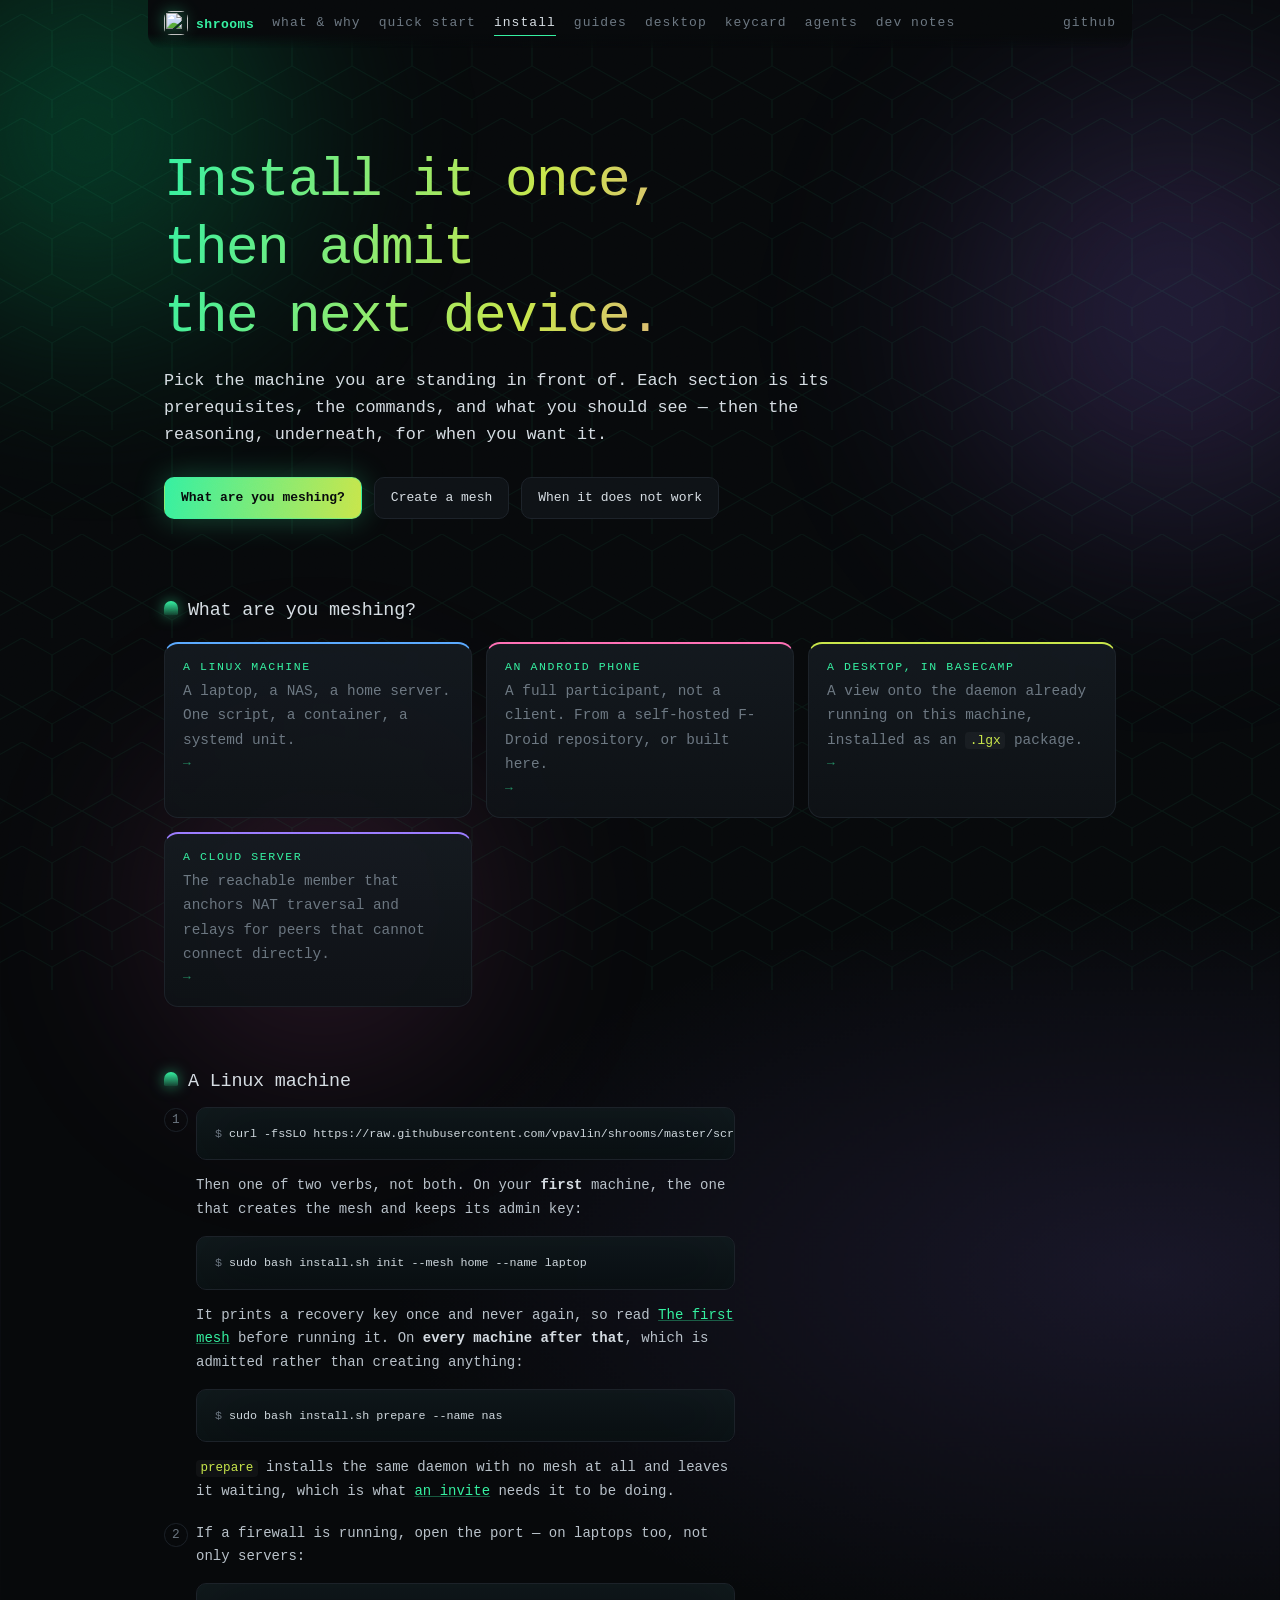
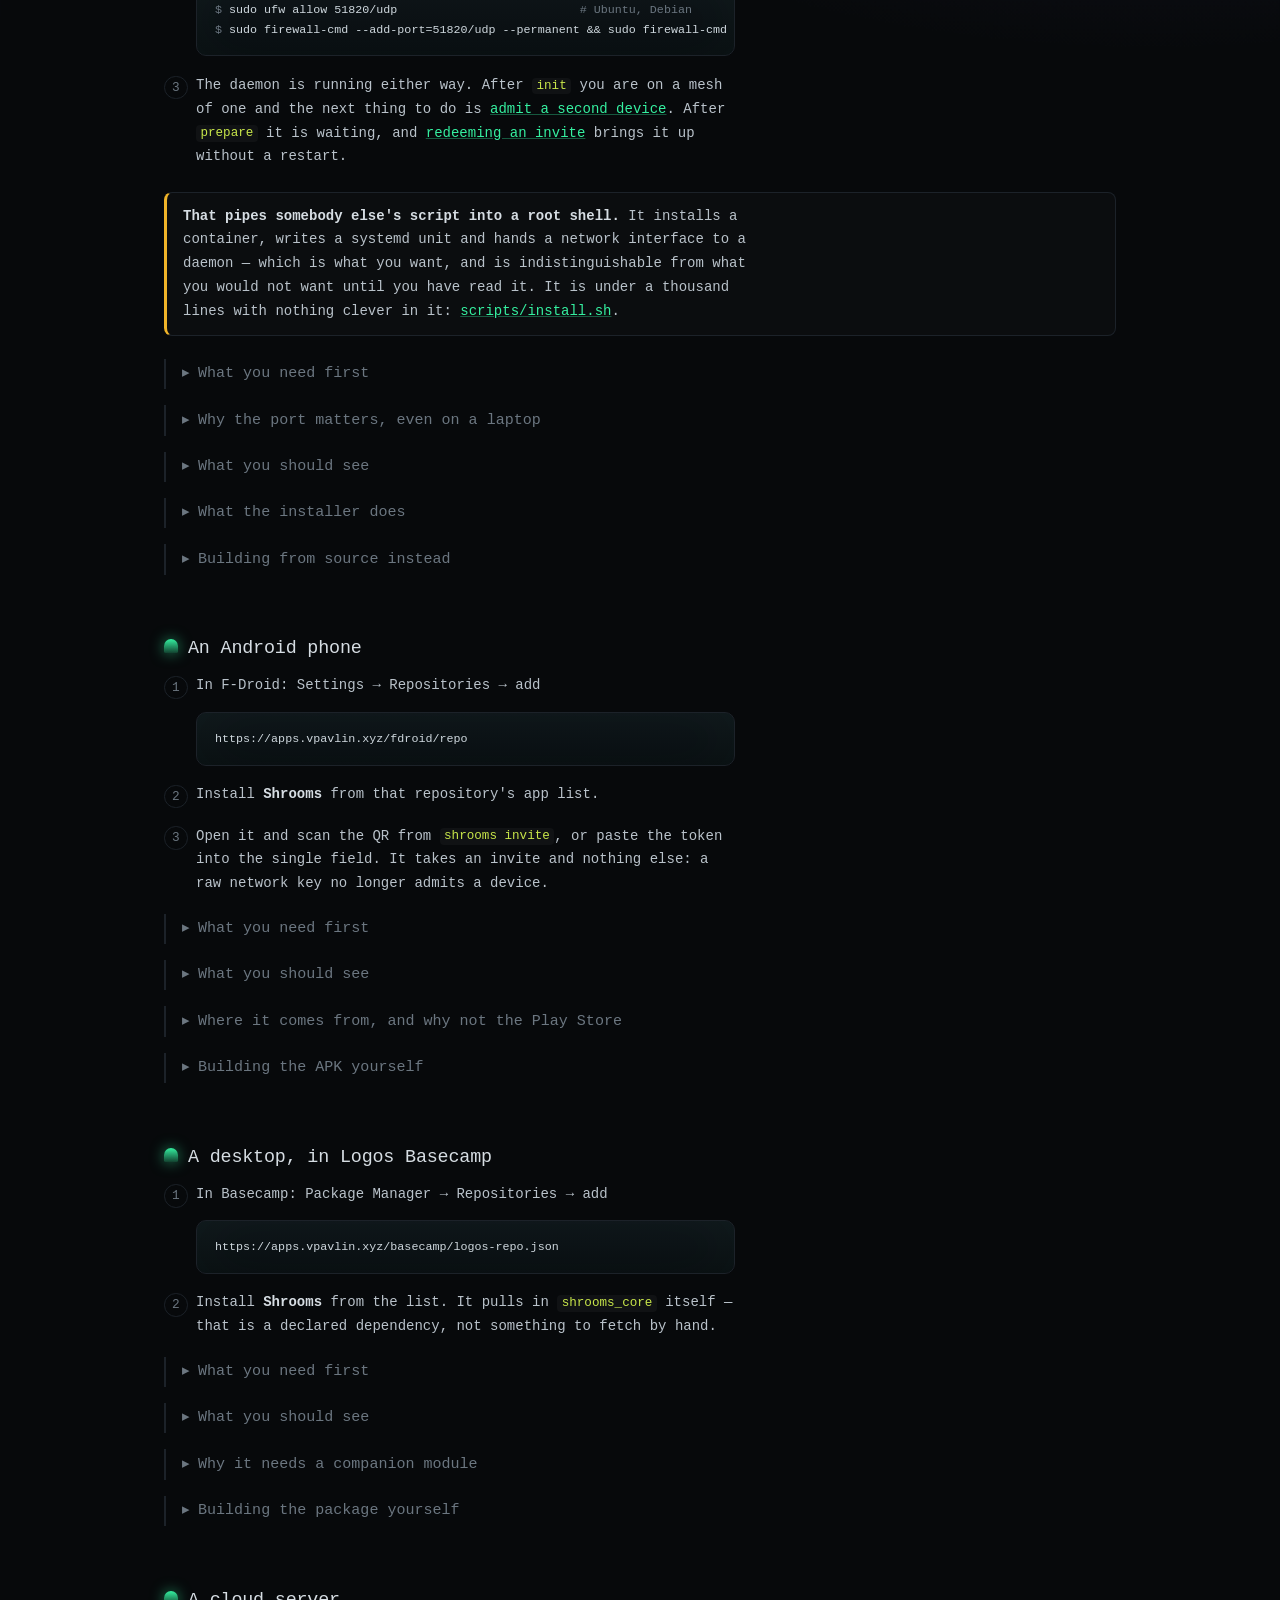
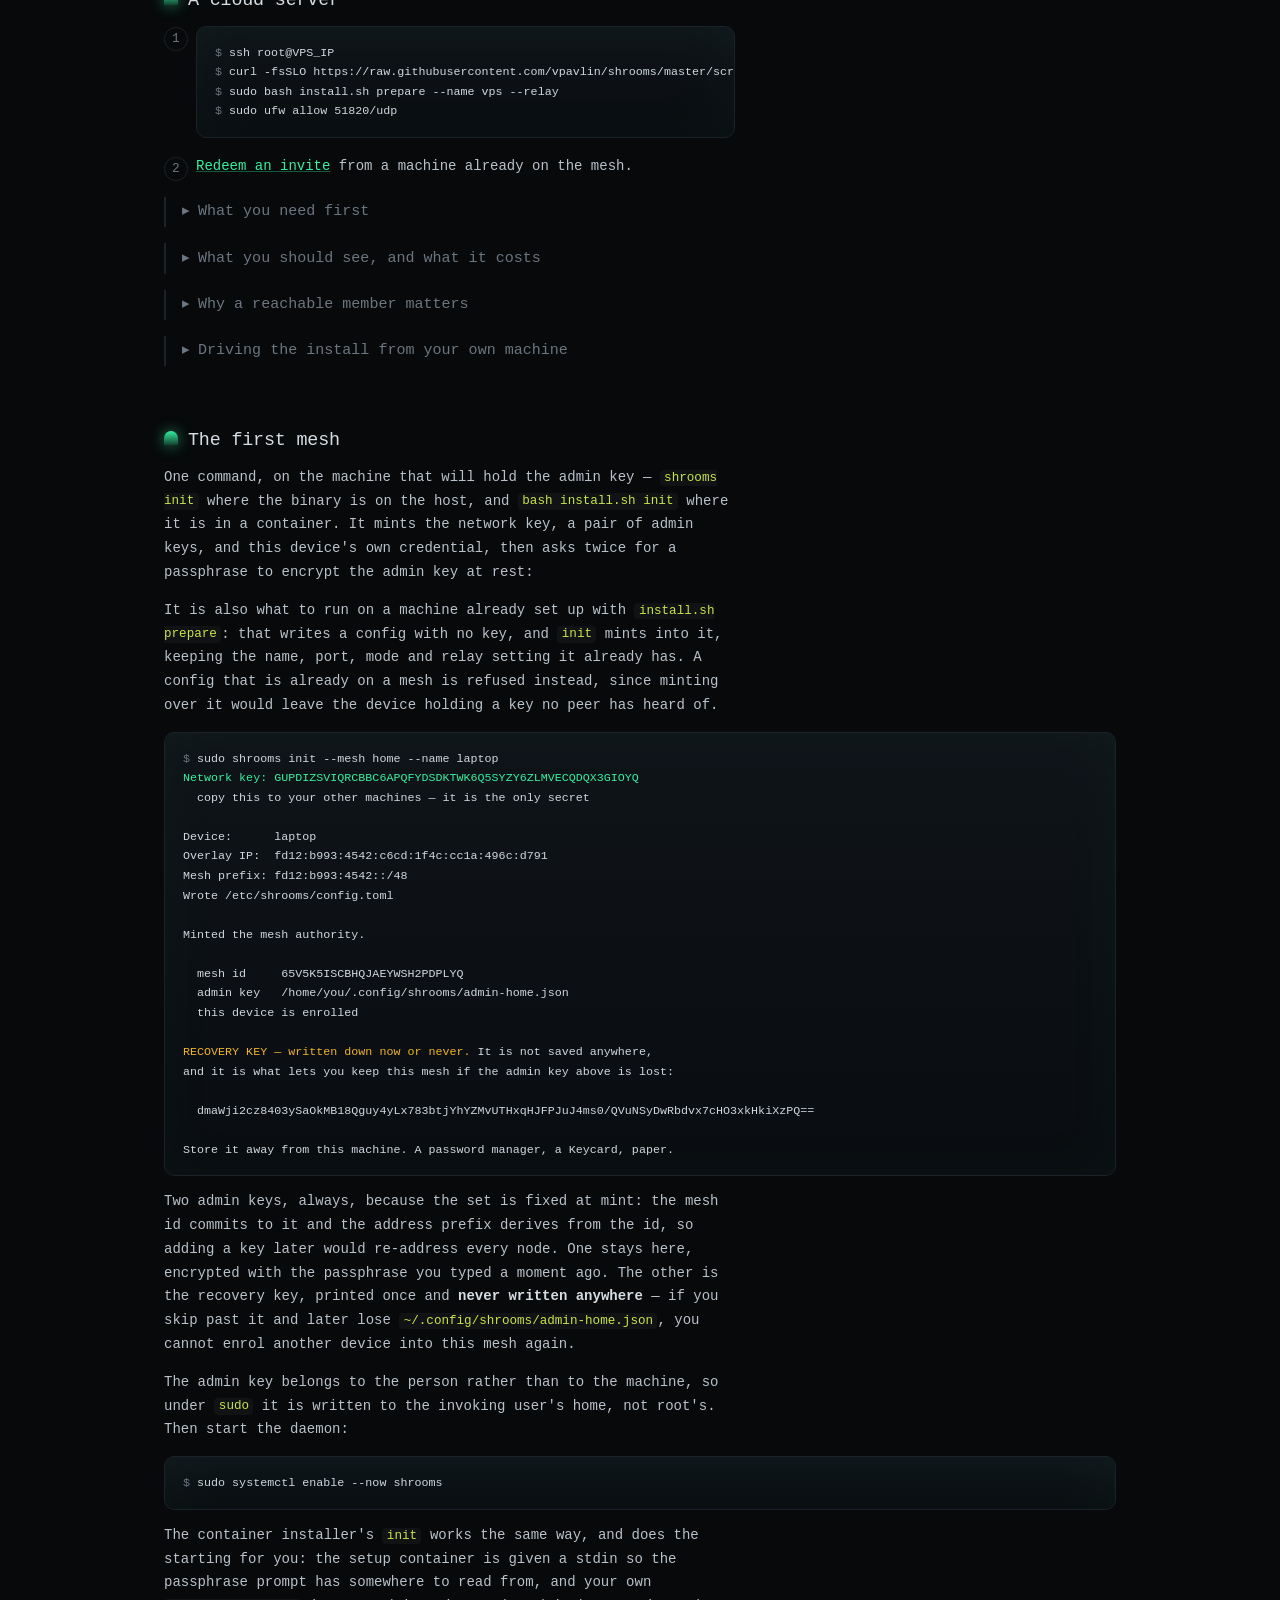
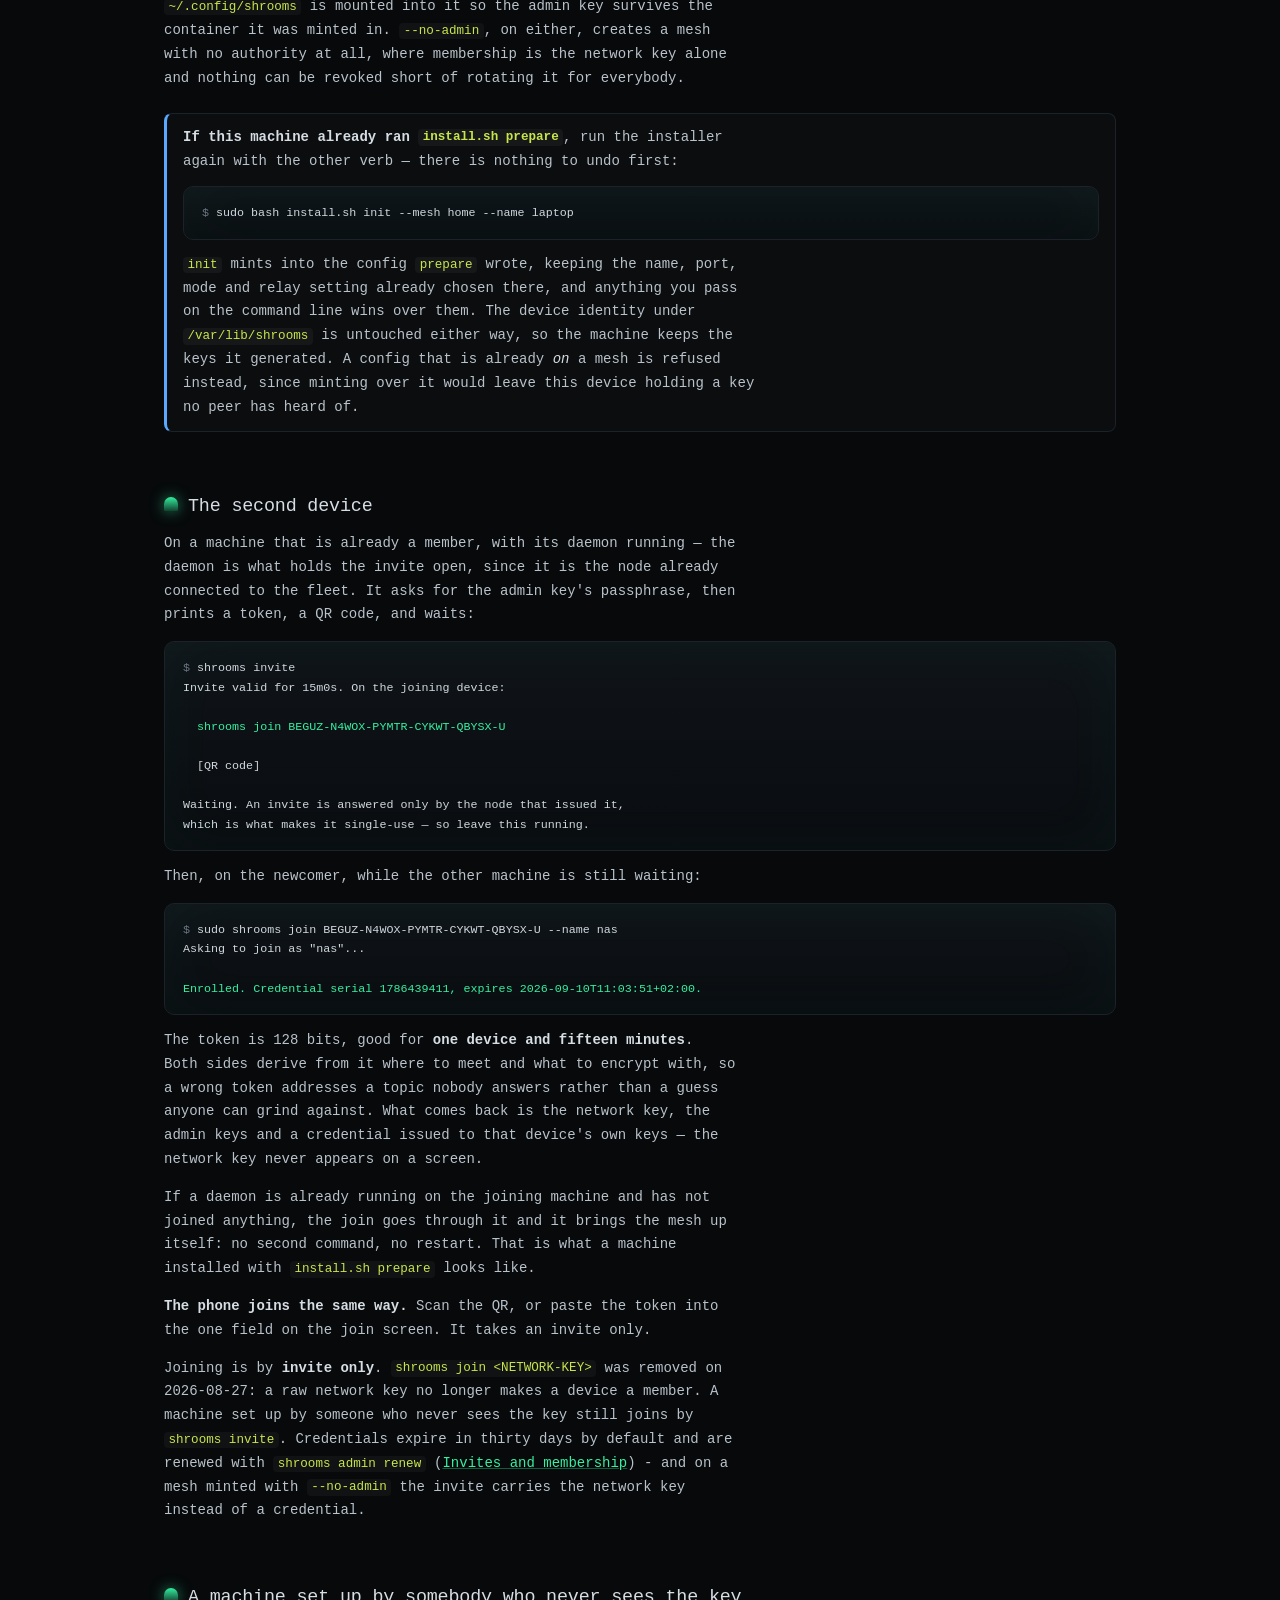
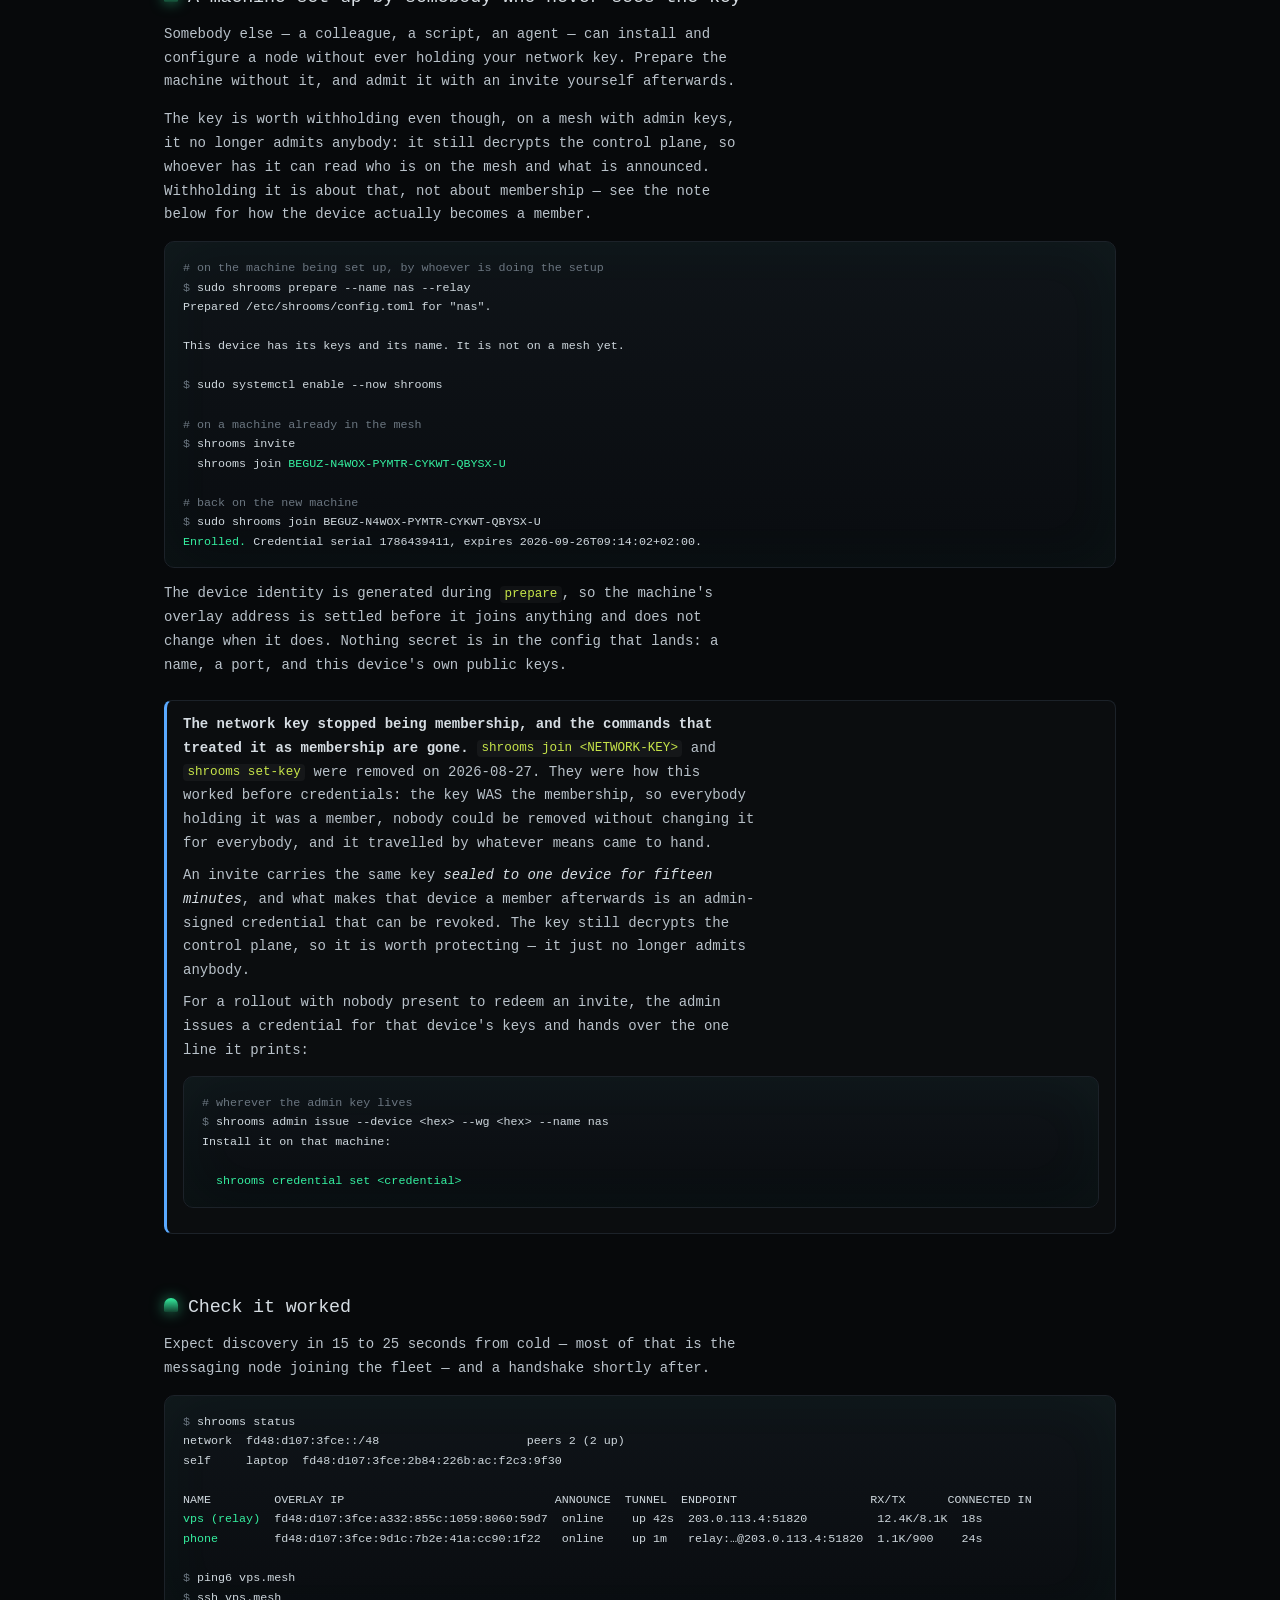
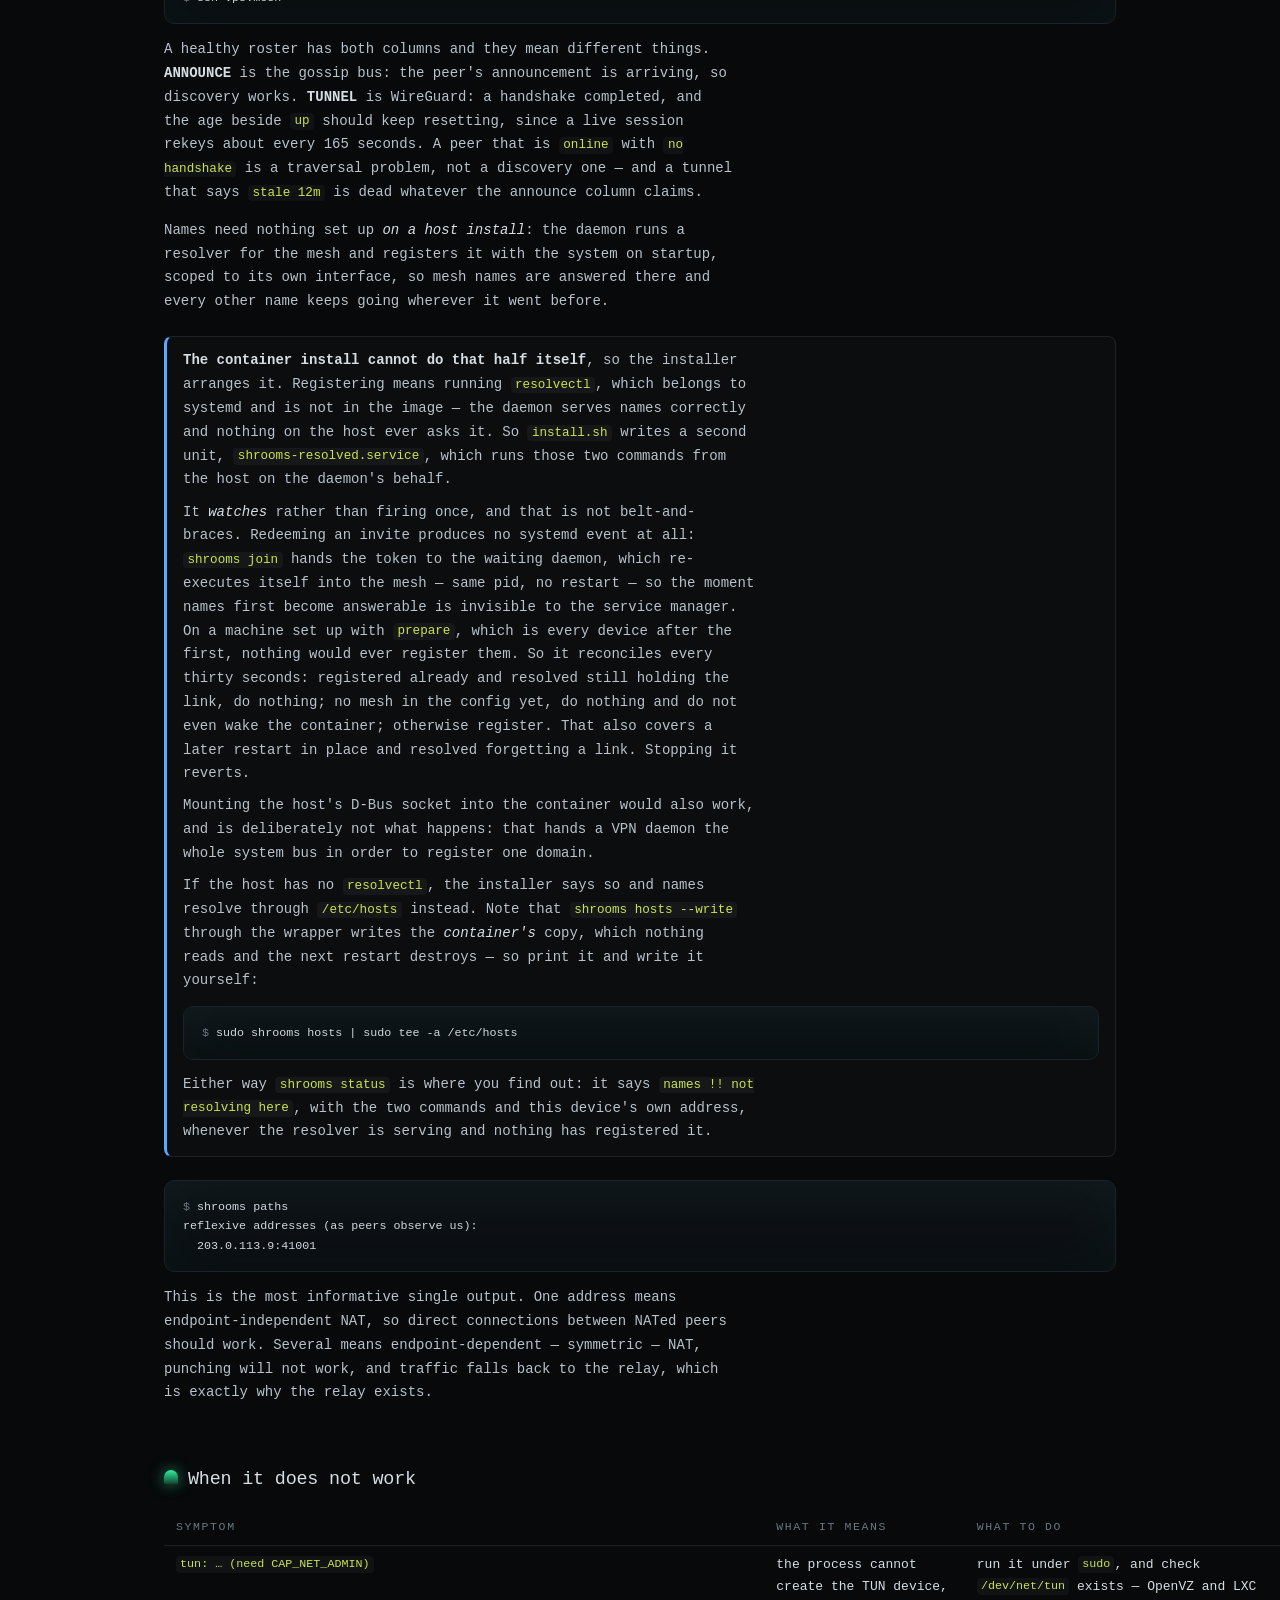
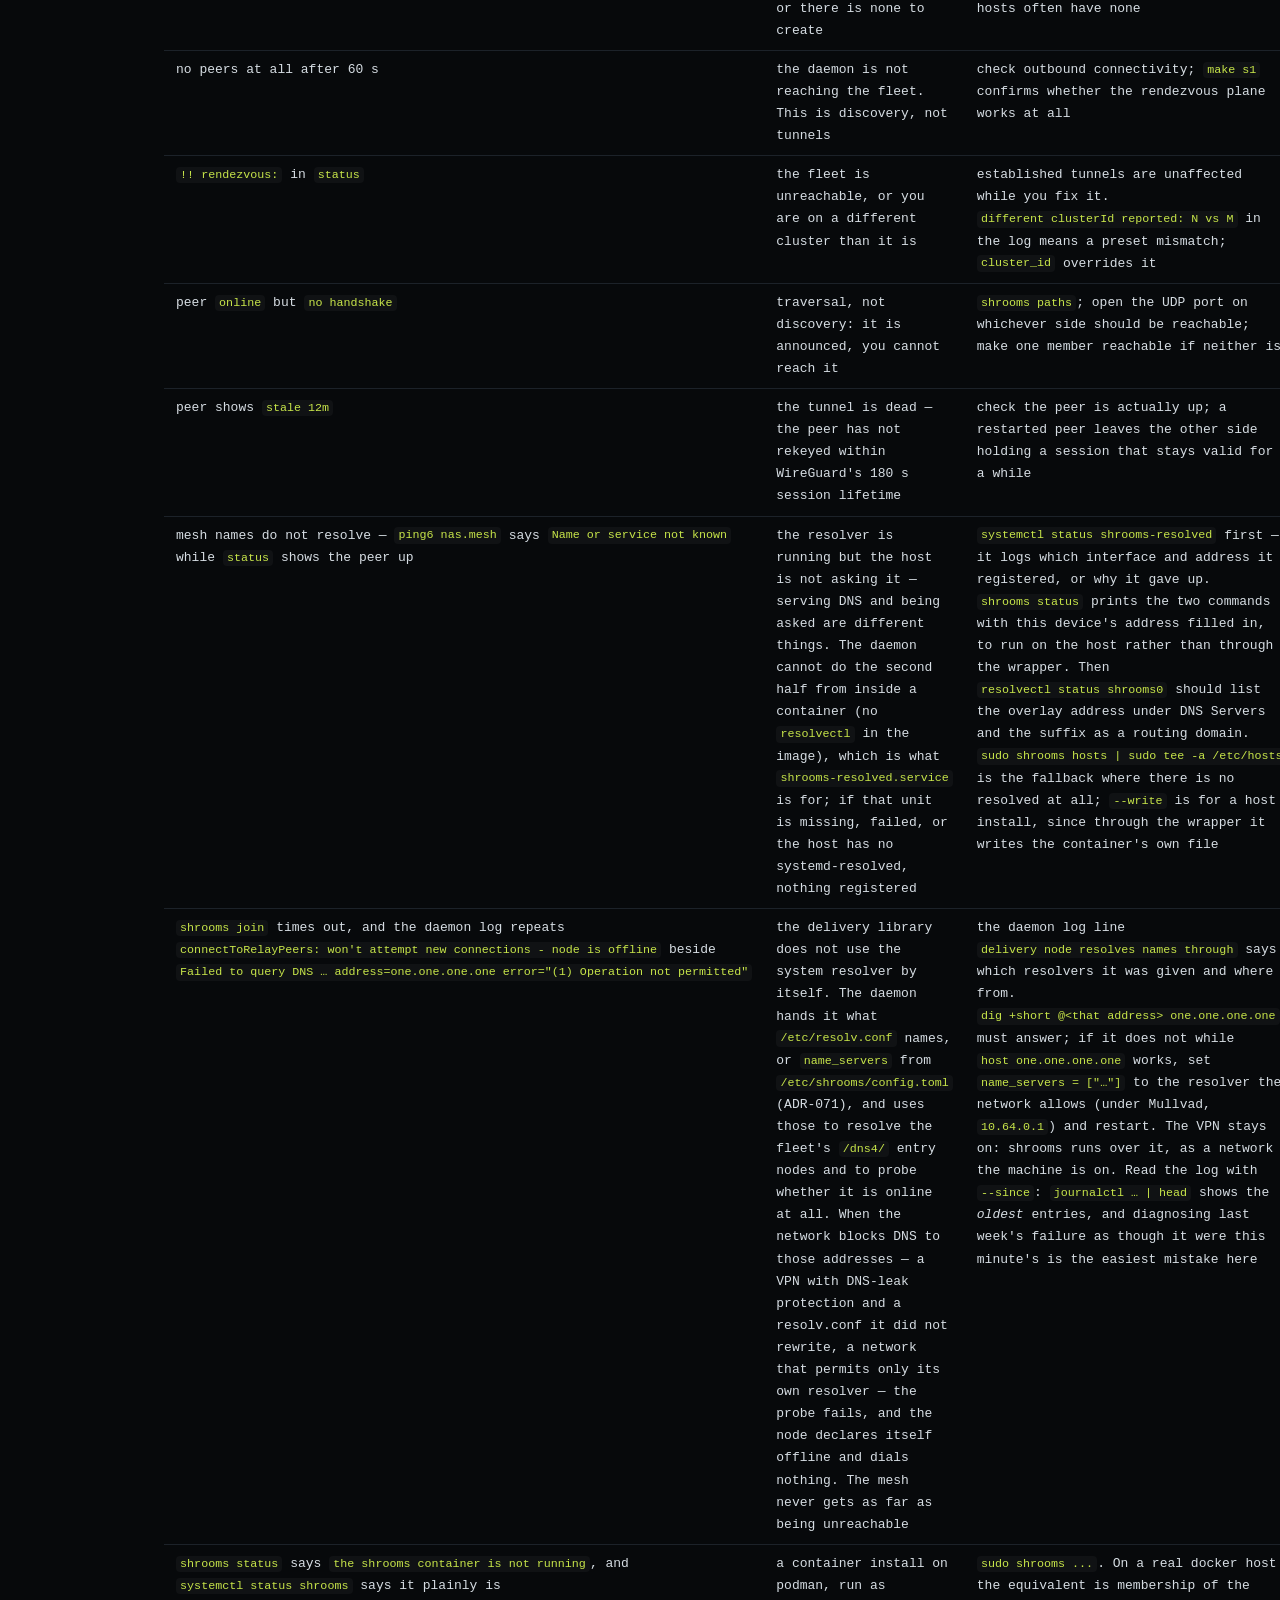
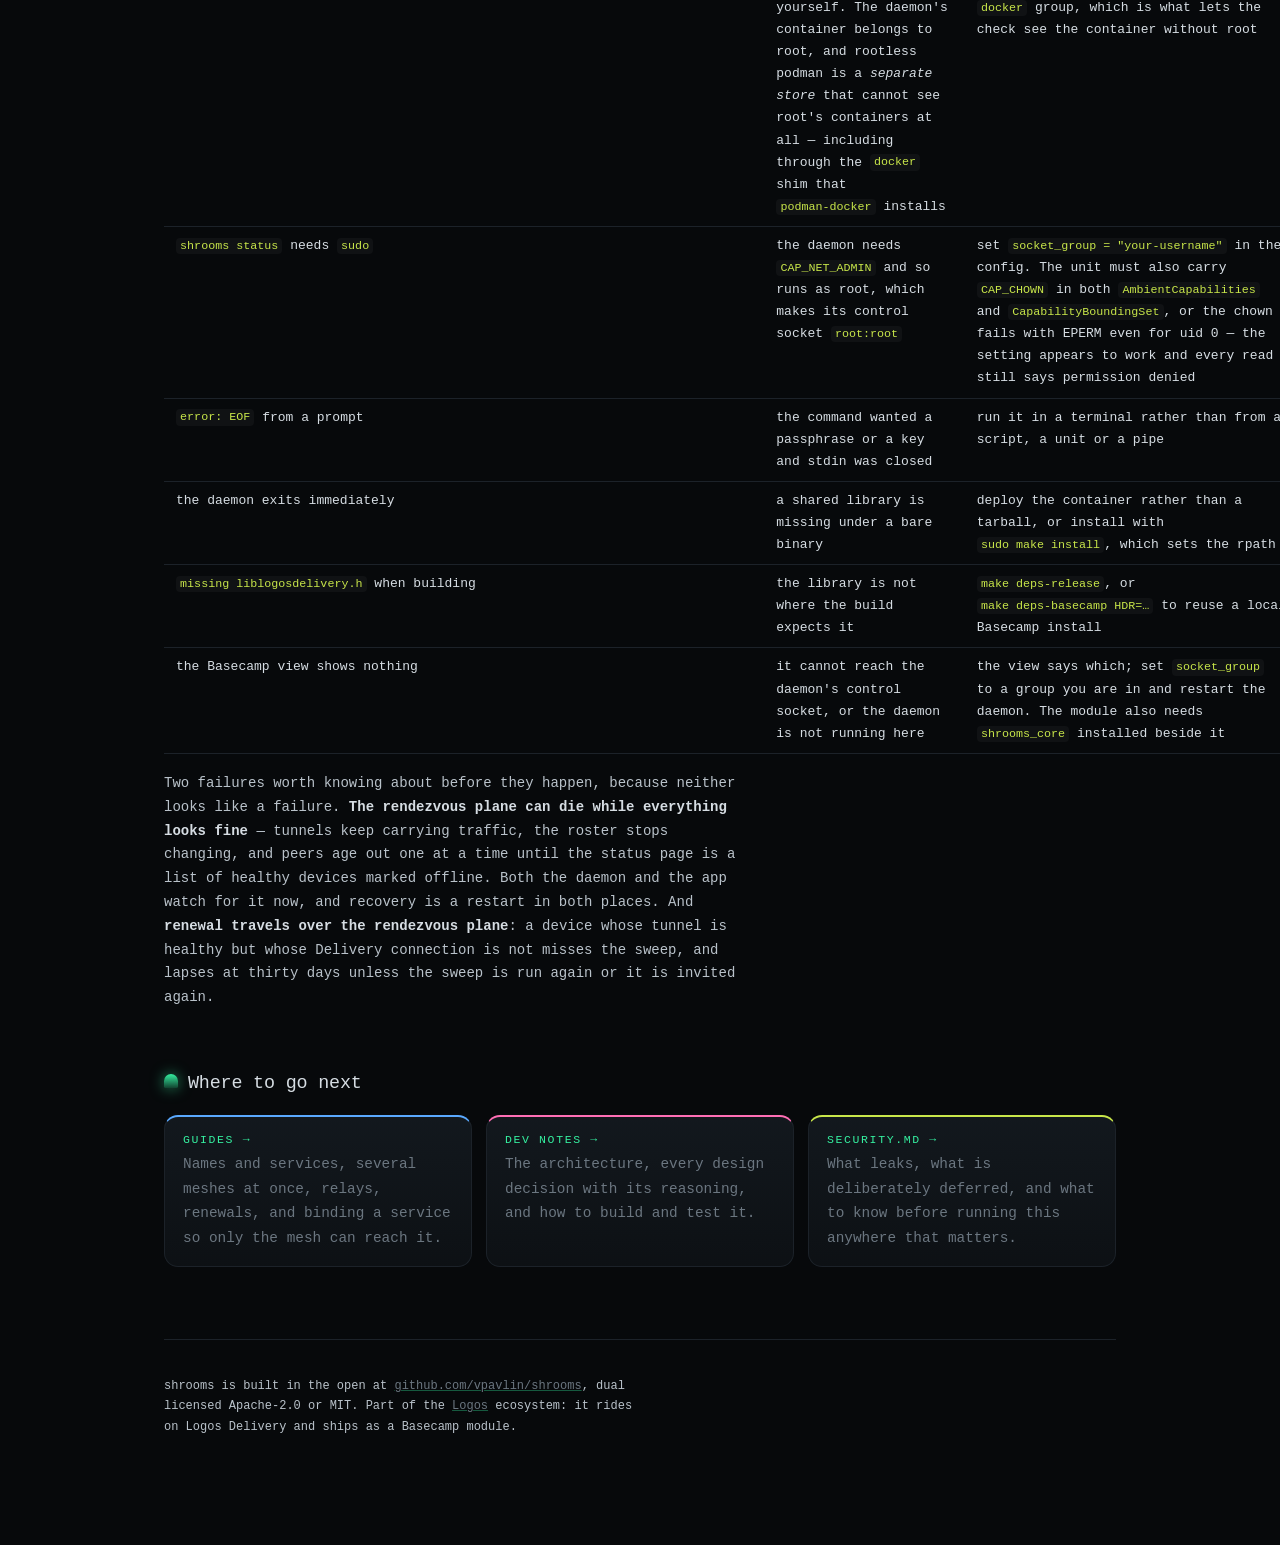
==== commit c7531d5e: "docs: the VPN stays on; point the DNS symptom at name_servers (ADR-071) The install page's troublesh" ====
--- a/site/install.html
+++ b/site/install.html
@@ -9,6 +9,8 @@
 <link rel="stylesheet" href="style.css">
 <meta property="og:title" content="shrooms — install">
 <meta property="og:description" content="A Linux node from a container, an Android app, a Basecamp module. Then one command to create a mesh and two to admit the next device.">
+<meta property="og:image" content="https://shrooms.vpavlin.xyz/og.png">
+<meta name="twitter:card" content="summary_large_image">
 <meta name="theme-color" content="#07090b">
 </head>
 <body>
@@ -21,8 +23,10 @@
 <nav>
     <a class="mark" href="index.html"><img class="nav-logo" src="logo.svg" alt="" width="24" height="24">shrooms</a>
     <a href="index.html">what &amp; why</a>
+    <a href="start.html">quick start</a>
     <a href="install.html" class="here">install</a>
     <a href="guides.html">guides</a>
+    <a href="basecamp.html">desktop</a>
     <a href="keycard.html">keycard</a>
     <a href="agents.html">agents</a>
     <a href="dev.html">dev notes</a>
@@ -114,7 +118,7 @@
         It installs a container, writes a systemd unit and hands a network
         interface to a daemon — which is what you want, and is
         indistinguishable from what you would not want until you have read it.
-        It is 953 lines with nothing clever in it:
+        It is under a thousand lines with nothing clever in it:
         <a href="https://github.com/vpavlin/shrooms/blob/master/scripts/install.sh">scripts/install.sh</a>.
     </p>
 </div>
@@ -168,8 +172,8 @@
 <summary>What the installer does</summary>
 
 <p>
-    Three verbs. <code>init</code> creates a mesh, <code>join &lt;NETWORK-KEY&gt;</code>
-    joins one you have the key for, and <code>prepare</code> installs and starts
+    Three verbs. <code>init</code> creates a mesh, <code>join &lt;TOKEN&gt;</code>
+    redeems an invite, and <code>prepare</code> installs and starts
     the daemon with no mesh at all. <code>prepare</code> is the one to pair with
     invites — a daemon without a mesh still holds its control socket and waits
     to be told which network it is on, which is exactly what
@@ -251,7 +255,7 @@
 <p>
     <code>make install</code> relinks the binary with an rpath pointing at
     <code>/usr/local/lib/shrooms</code>, so it keeps working after you delete
-    the checkout. It needs Go 1.23+ with cgo and a C toolchain to build, and
+    the checkout. It needs the Go version in <code>go.mod</code> (1.26 now) with cgo and a C toolchain to build, and
     glibc 2.38 or newer to run — Debian 12 has 2.36 and will not do, which is
     the case the container exists for. <code>make deps</code> builds the library
     from source and currently fails on an upstream compile error;
@@ -271,8 +275,8 @@
 <li>
 <p>
     Open it and scan the QR from <code>shrooms invite</code>, or paste the
-    token into the single field — it takes an invite or a network key and tells
-    them apart itself.
+    token into the single field. It takes an invite and nothing else: a raw
+    network key no longer admits a device.
 </p>
 </li>
 </ol>
@@ -282,7 +286,7 @@
 <ul>
     <li>an Android 8 or newer phone, arm64</li>
     <li>an F-Droid client installed</li>
-    <li>an invite from a machine already on the mesh, or its network key</li>
+    <li>an invite from a machine already on the mesh</li>
 </ul>
 </details>
 
@@ -381,11 +385,13 @@
     terminal: this device's name, whether it runs the rendezvous plane as edge
     or core, what it publishes and whether those names and its bound ports are
     announced, whether it relays for a mesh, whether the router is asked for a
-    way in, which meshes run, joining one with an invite token and leaving one
-    — and restarting the daemon, which is what applies the settings that need
-    it. Beside that: every device's services as addresses you can click, when
-    each credential expires, and the daemon's own log, because Basecamp cannot
-    read the journal.
+    way in, which meshes run, blind relays, the domain names answer under,
+    joining one with an invite token (the first one too) and leaving one — and
+    restarting the daemon, which is what applies the settings that need it.
+    Beside that: every device's services as addresses you can click, peer
+    details and traffic, when each credential expires and what renews it, and
+    the daemon's own log, because Basecamp cannot read the journal.
+    <a href="basecamp.html">The desktop app</a> has the tour.
 </p>
 </details>
 
@@ -423,14 +429,17 @@
 <p>
     It can change what this device decides for itself: its name, relay or light
     node, published services, which meshes run, and leaving one. What it
-    <strong>cannot do is admit anybody</strong>, and that is the line the design
+    <strong>cannot do is sign anything</strong>, and that is the line the design
     draws. Membership is a credential signed by an admin key the daemon has
-    never held — a passphrase-protected file in your home directory — so nothing
-    reachable through that socket can make a device a member or remove one.
-    Admission stays with <code>shrooms invite</code> and a passphrase prompt,
-    which is where the friction belongs.
-    <a href="adr/025-control-from-a-desktop-app.html">ADR-025</a> is the whole
-    argument.
+    never held. When that key is a <a href="keycard.html">Keycard</a>, Basecamp
+    can carry what the card signs — invites, renewals, revocations — because only
+    the card could have signed them, whoever asked. When it is a
+    passphrase-protected file, admission stays with <code>shrooms invite</code>
+    and a passphrase prompt, which is where the friction belongs.
+    <a href="adr/025-control-from-a-desktop-app.html">ADR-025</a>,
+    <a href="adr/050-basecamp-at-parity-with-the-phone.html">ADR-050</a> and
+    <a href="adr/051-a-card-lets-the-socket-group-renew-and-revoke.html">ADR-051</a>
+    are the whole argument.
 </p>
 
 <div class="note">
@@ -557,7 +566,7 @@
     <code>./bin/shrooms</code> here.
 </p>
 
-<pre><code><span class="cmd">./scripts/deploy.sh root@VPS_IP --relay --name vps --key &lt;NETWORK-KEY&gt;</span>
+<pre><code><span class="cmd">./scripts/deploy.sh root@VPS_IP --relay --name vps   <span class="c"># then redeem an invite on it</span></span>
 <span class="cmd">./scripts/deploy.sh root@VPS_IP --init --relay --name vps   <span class="c"># or create the mesh</span></span></code></pre>
 
 <p>
@@ -707,16 +716,16 @@
 
 <p>
     <strong>The phone joins the same way.</strong> Scan the QR, or paste the
-    token into the one field on the join screen — it takes an invite or a
-    network key and tells them apart itself.
+    token into the one field on the join screen. It takes an invite only.
 </p>
 
 <p>
     Joining is by <strong>invite only</strong>. <code>shrooms join
     &lt;NETWORK-KEY&gt;</code> was removed on 2026-08-27: a raw network key no longer makes
     a device a member. A machine set up by someone who never sees the key still joins by
-    <code>shrooms invite</code>. Credentials expire in thirty days by default, so renewal
-    is another invite - and on a mesh minted with <code>--no-admin</code> the invite
+    <code>shrooms invite</code>. Credentials expire in thirty days by default and are
+    renewed with <code>shrooms admin renew</code>
+    (<a href="guides.html#membership">Invites and membership</a>) - and on a mesh minted with <code>--no-admin</code> the invite
     carries the network key instead of a credential.
 </p>
 
@@ -725,7 +734,7 @@
 <p>
     Somebody else — a colleague, a script, an agent — can install and configure
     a node without ever holding your network key. Prepare the machine without
-    it, and put the key in yourself afterwards.
+    it, and admit it with an invite yourself afterwards.
 </p>
 
 <p>
@@ -933,23 +942,25 @@
     <code>connectToRelayPeers: won't attempt new connections - node is
     offline</code> beside <code>Failed to query DNS … address=one.one.one.one
     error="(1) Operation not permitted"</code></td>
-    <td>the delivery library does not use the system resolver. Its
-    <code>dnsAddrsNameServers</code> defaults to <code>1.1.1.1</code> and
-    <code>1.0.0.1</code>, which is how it resolves the fleet's
-    <code>/dns4/</code> entry nodes and how it probes whether it is online at
-    all. Anything that blocks direct DNS to those addresses — a VPN with
-    DNS-leak protection, a network that permits only its own resolver, a local
-    service holding <code>1.1.1.1</code> — fails the probe, and the node then
-    declares itself offline and dials nothing. The mesh never gets as far as
-    being unreachable</td>
-    <td><code>dig +short @1.1.1.1 one.one.one.one</code>. If that fails while
-    <code>host one.one.one.one</code> works, this is it — the two go through
-    different paths and only the direct one matters here. Disconnecting the VPN
-    restores it; if it does not, look for a "block when disconnected" setting,
-    which keeps the firewall rules on while the tunnel is off. Then restart
-    shrooms and read the log with <code>--since</code>: <code>journalctl … |
-    head</code> shows the <em>oldest</em> entries, and diagnosing last week's
-    failure as though it were this minute's is the easiest mistake here</td>
+    <td>the delivery library does not use the system resolver by itself. The
+    daemon hands it what <code>/etc/resolv.conf</code> names, or
+    <code>name_servers</code> from <code>/etc/shrooms/config.toml</code>
+    (ADR-071), and uses those to resolve the fleet's <code>/dns4/</code> entry
+    nodes and to probe whether it is online at all. When the network blocks
+    DNS to those addresses — a VPN with DNS-leak protection and a resolv.conf
+    it did not rewrite, a network that permits only its own resolver — the
+    probe fails, and the node declares itself offline and dials nothing. The
+    mesh never gets as far as being unreachable</td>
+    <td>the daemon log line <code>delivery node resolves names through</code>
+    says which resolvers it was given and where from. <code>dig +short
+    @&lt;that address&gt; one.one.one.one</code> must answer; if it does not
+    while <code>host one.one.one.one</code> works, set
+    <code>name_servers = ["…"]</code> to the resolver the network allows (under
+    Mullvad, <code>10.64.0.1</code>) and restart. The VPN stays on: shrooms runs
+    over it, as a network the machine is on. Read the log with
+    <code>--since</code>: <code>journalctl … | head</code> shows the
+    <em>oldest</em> entries, and diagnosing last week's failure as though it
+    were this minute's is the easiest mistake here</td>
 </tr>
 
 <tr>
@@ -1002,10 +1013,10 @@
     fine</strong> — tunnels keep carrying traffic, the roster stops changing, and
     peers age out one at a time until the status page is a list of healthy
     devices marked offline. Both the daemon and the app watch for it now, and
-    recovery is a restart in both places. And <strong>renewal has never been
-    watched happen on a live mesh</strong>: the sweep is built and unit-tested,
-    but the clock on a credential is thirty days, and
-    <code>shrooms invite</code> again is the shortest way to reset it.
+    recovery is a restart in both places. And <strong>renewal travels over the
+    rendezvous plane</strong>: a device whose tunnel is healthy but whose
+    Delivery connection is not misses the sweep, and lapses at thirty days
+    unless the sweep is run again or it is invited again.
 </p>
 
 <h2 id="next">Where to go next</h2>
